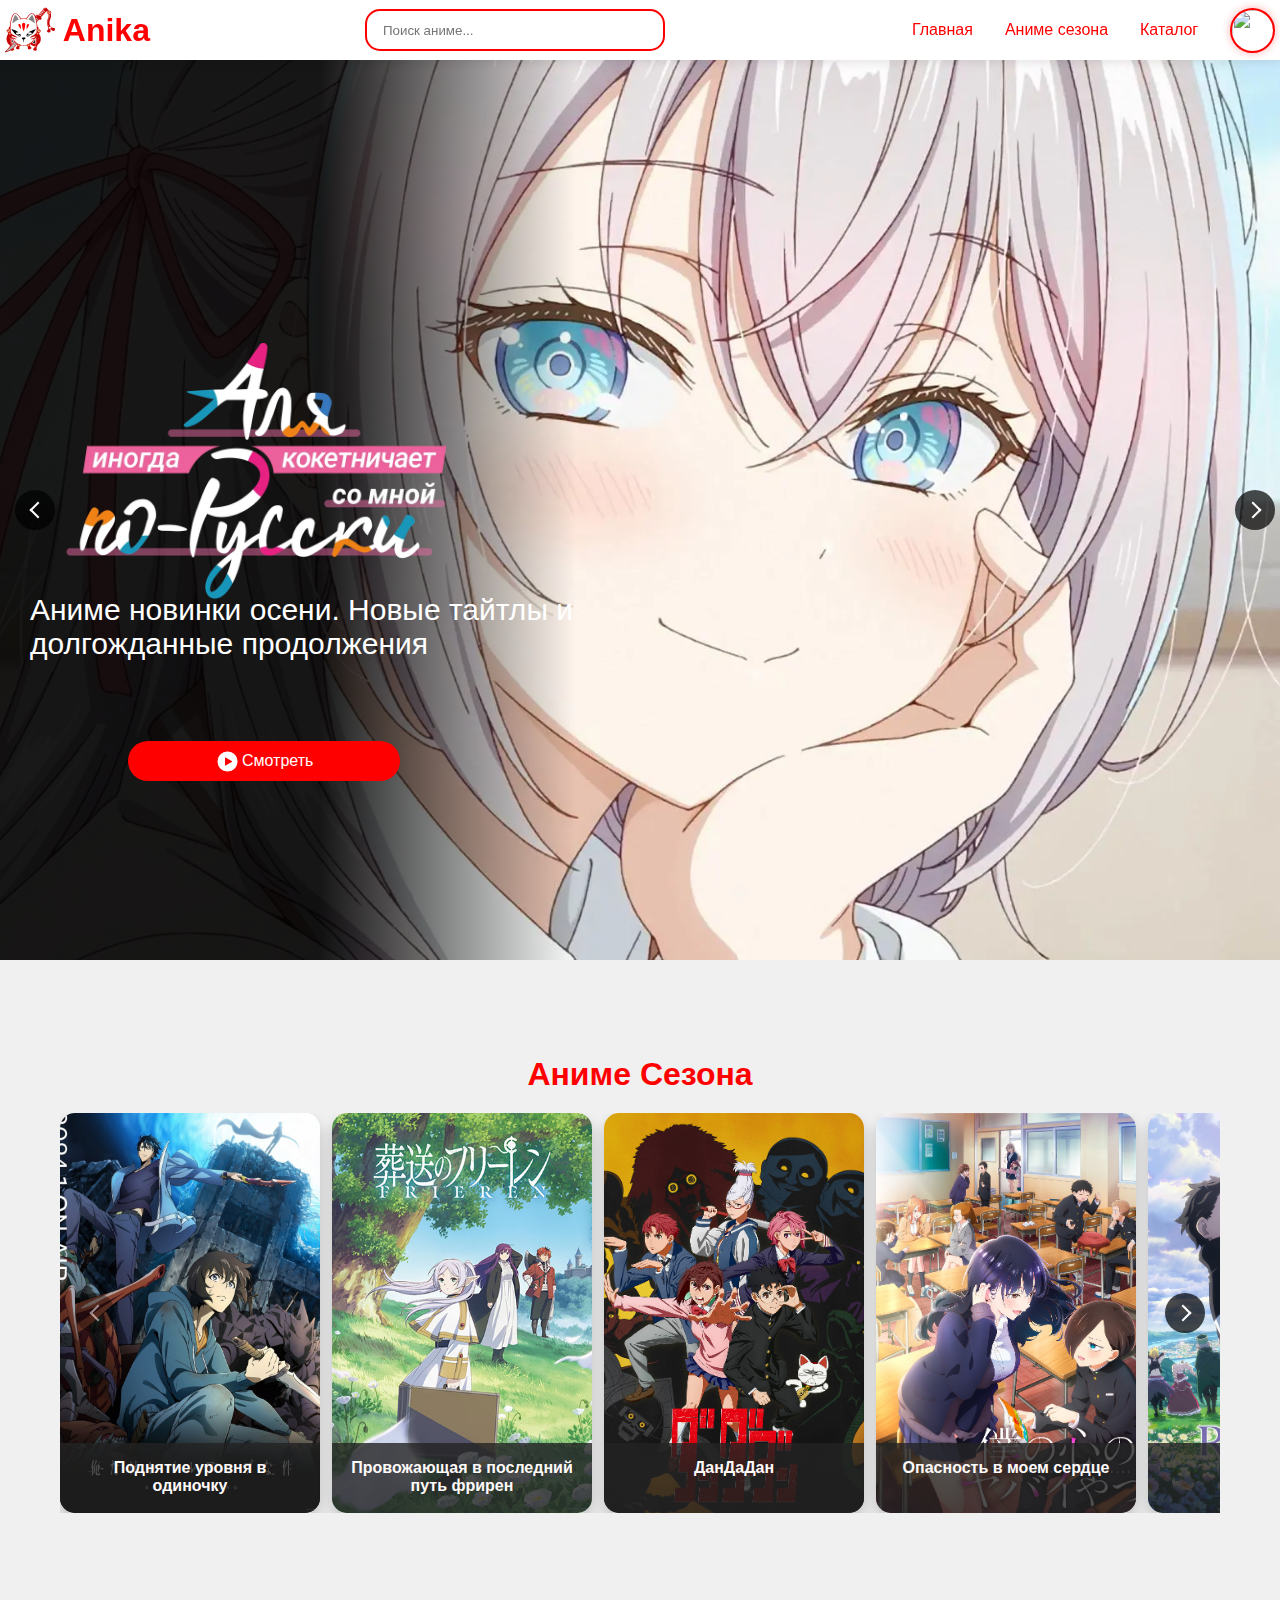
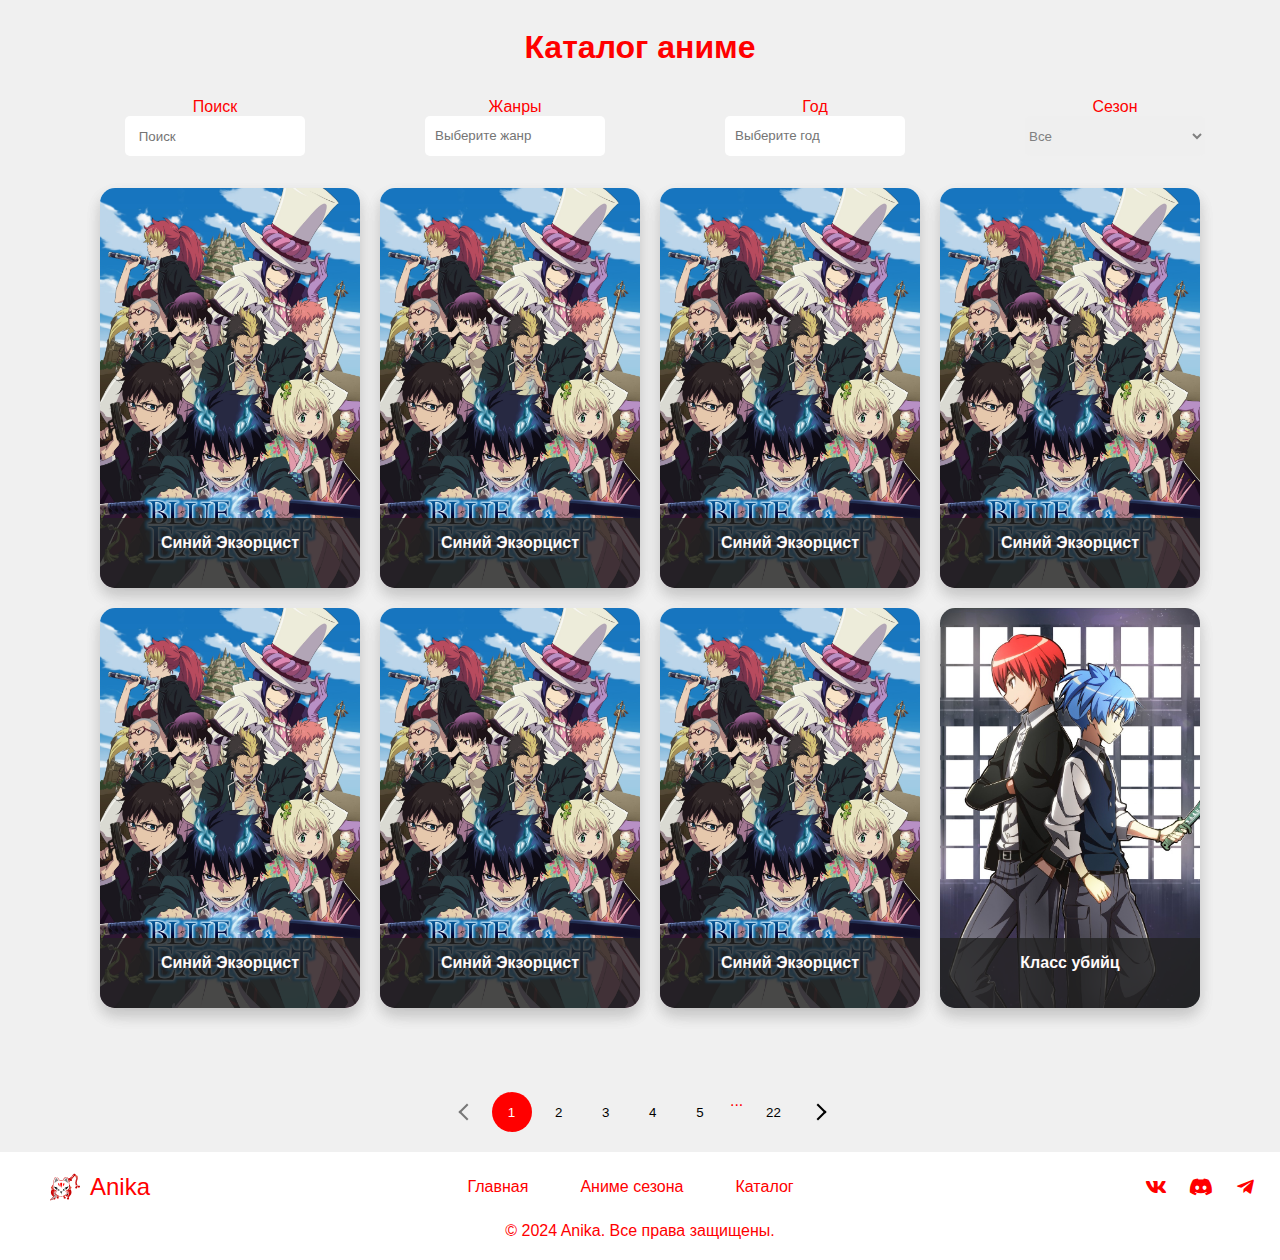
==== index.html @ f7487778 "new" ====
<!DOCTYPE html>
<html lang="ru">
<head>
    <meta charset="UTF-8">
    <meta name="viewport" content="width=device-width, initial-scale=1.0">
    <link rel="stylesheet" href="src/css/style.css">
    <script src="/src/JS/filters.js" defer></script>
    <script src="src/JS/avatar.js" defer></script>
    <link rel="stylesheet" href="https://cdnjs.cloudflare.com/ajax/libs/font-awesome/5.15.4/css/all.min.css">
    <title>Аниме</title>
</head>
<body>
    <header>
        <div class="header-content">
            <div class="logo">
                <img src="/src/img/logo.svg" alt="Логотип">
                Anika
            </div>
            <div class="search-container">
                <input type="text" placeholder="Поиск аниме..." class="search-input">
            </div>
            <div class="menu-profile">
                <nav>
                    <ul class="profile">
                        <li><a href="index.html#anons">Главная</a></li>
                        <li><a href="index.html#season">Аниме сезона</a></li>
                        <li><a href="index.html#catalog">Каталог</a></li>
                    </ul>
                </nav>
                <div class="profile_account">
                    <button id="profile_button" class="profile-button">
                        <img src="" alt="">
                    </button>
                    <div id="account_dropdown" class="account_dropdown">
                        <div class="inside_account">
                            <div class="account-item">
                                <i class="fas fa-user-circle account-icon"></i>
                                <button onclick="location.href='profile.html';">Профиль</button>
                            </div>
                            <div class="account-item">
                                <i class="fas fa-cog account-icon"></i> 
                                <button onclick="location.href='settings.html';">Настройки</button>
                            </div>
                            <div class="account-item theme-switcher">
                                <i class="fas fa-moon account-icon"></i>
                                <button id="theme-toggle">Тёмная тема</button>
                            </div>
                            <div class="account-item">
                                <i class="fas fa-sign-out-alt account-icon"></i> 
                                <button>Выход</button>
                            </div>
                        </div>
                    </div>
                </div>
            </div>
        </div>
    </header>
<div class="video-anons-slider" id="anons">
    <div class="slides">
      <div class="video-anons">
        <div class="description-video">
          <div class="description">
            <div class="logo-description">
                <img src="src/img/960x540.webp" alt="">
            </div>
            <p>Аниме новинки осени. Новые тайтлы и долгожданные продолжения</p>
          </div>
          <div class="button-video">
            <button><img src="src/img/video-icon.png" alt="">Смотреть</button>
          </div>
        </div>  
      </div>
      <div class="video-anons">
        <div class="description-video">
          <div class="description">
              <div class="logo-description">
                <img src="src/img/logodandan.png" alt="">
              </div>
            <p>Аниме новинки осени. Новые тайтлы и долгожданные продолжения</p>
          </div>
          <div class="button-video">
            <button><img src="src/img/video-icon.png" alt="">Смотреть</button>
          </div>
        </div>  
      </div>
      <div class="video-anons">
        <div class="description-video">
          <div class="description">
              <div class="logo-description">
                <img src="src/img/re-zero-logo-1.png" alt="">
              </div>
            <p>Аниме новинки осени. Новые тайтлы и долгожданные продолжения</p>
          </div>
          <div class="button-video">
            <button><img src="src/img/video-icon.png" alt="">Смотреть</button>
          </div>
        </div>
      </div>
      <div class="video-anons">
        <div class="description-video">
          <div class="description">
            <div class="logo-description">
                <img src="src/img/orig.png" alt="">
              </div>
            <p>Аниме новинки осени. Новые тайтлы и долгожданные продолжения</p>
          </div>
          <div class="button-video">
            <button><img src="src/img/video-icon.png" alt="">Смотреть</button>
          </div>
        </div>
        
      </div>
    </div>
    <button id="prev" class="season-nav anons-prev" aria-label="Предыдущий анонс"></button>
    <button id="next" class="season-nav anons-next" aria-label="Следующий анонс"></button>
  </div>

<h1 class="season-title" id="season">Аниме Сезона</h1>
<div class="season-slider">
    <button class="season-nav season-prev" aria-label="Предыдущие аниме"></button>
    <div class="season-slides">
        <div class="anime-card card container video-container">
            <img id="posterImage" src="src/img/Solo.jpg" alt="Poster Image">
            <video muted id="myVideo" type="video/mp4" disablePictureInPicture="true">
                <source src="src/img/58800769ab1d87cca5f2846001f64095.1080.mp4">
            </video>
            <div class="anime-card-title">Поднятие уровня в одиночку</div>
            <div class="tooltip">
                <div class="tooltip-header">
                    <span>Финальный сезон, часть 2, сейчас в эфире</span>
                    <div class="rating-bar">
                        <div class="rating-fill" style="width: 92%;"></div>
                    </div>
                    <span class="rating-value">92%</span>
                </div>
                <div class="studio">A-1 Pictures</div>
                <div class="info">Сериал • 12 эпизодов</div>
                <div class="tags">
                    <span class="tag">фэнтези</span>
                    <span class="tag">приключения</span>
                </div>
                <div class="catalog-description">Поднятие уровня в одиночку - это аниме о...</div>
            </div>
        </div>
        
        <div class="anime-card card container video-container">
            <img src="/src/img/friren.jpg" alt="Poster Image">
            <video muted type="video/mp4" disablePictureInPicture="true">
                <source src="src/img/918d060df13b64b7d02fbd689b0d1e5c.1080.mp4">
            </video>
            <div class="anime-card-title">Провожающая в последний путь фрирен</div>
            <div class="tooltip">
                <div class="tooltip-header">
                    <span>Описание: Провожающая в последний путь фрирен</span>
                    <div class="rating-bar">
                        <div class="rating-fill" style="width: 90%;"></div>
                    </div>
                    <span class="rating-value">90%</span>
                </div>
                <div class="studio">White Fox</div>
                <div class="info">Сериал • 20 эпизодов</div>
                <div class="tags">
                    <span class="tag">фэнтези</span>
                    <span class="tag">драма</span>
                </div>
                <div class="catalog-description">Провожающая в последний путь фрирен - это аниме о...</div>
            </div>
        </div>
        <div class="anime-card container video-container">
            <img src="/src/img/Dandan.jpeg" alt="Poster Image">
            <video muted type="video/mp4" disablePictureInPicture="true">
                <source src="src/img/ebc90f4e918d650f2b817093f7c02dc0.1080.mp4">
            </video>
            <div class="anime-card-title">ДанДаДан</div>
            <div class="tooltip">
                <div class="tooltip-header">
                    <span>Описание: ДанДаДан</span>
                    <div class="rating-bar">
                        <div class="rating-fill" style="width: 85%;"></div>
                    </div>
                    <span class="rating-value">85%</span>
                </div>
                <div class="studio">MAPPA</div>
                <div class="info">Сериал • 12 эпизодов</div>
                <div class="tags">
                    <span class="tag">экшен</span>
                    <span class="tag">комедия</span>
                </div>
                <div class="catalog-description">ДанДаДан - это аниме о...</div>
            </div>
        </div>
        <div class="anime-card container video-container">
            <img src="/src/img/danger.jpeg" alt="Poster Image">
            <video muted type="video/mp4" disablePictureInPicture="true">
                <source src="src/img/debac080bb21e736c8bf7995db7040f5.1080.mp4">
            </video>
            <div class="anime-card-title">Опасность в моем сердце</div>
            <div class="tooltip">
                <div class="tooltip-header">
                    <span>Описание: Опасность в моем сердце</span>
                    <div class="rating-bar">
                        <div class="rating-fill" style="width: 88%;"></div>
                    </div>
                    <span class="rating-value">88%</span>
                </div>
                <div class="studio">CloverWorks</div>
                <div class="info">Сериал • 12 эпизодов</div>
                <div class="tags">
                    <span class="tag">романтика</span>
                    <span class="tag">драма</span>
                </div>
                <div class="catalog-description">Опасность в моем сердце - это аниме о...</div>
            </div>
        </div>
        <div class="anime-card container video-container">
            <img src="/src/img/re-zero.jpeg" alt="Poster Image">
            <video muted type="video/mp4" disablePictureInPicture="true">
                <source src="src/img/rezero_trailer_1920.mp4">
            </video>
            <div class="anime-card-title">Re: Zero</div>
            <div class="tooltip">
                <div class="tooltip-header">
                    <span>Описание: Re: Zero</span>
                    <div class="rating-bar">
                        <div class="rating-fill" style="width: 95%;"></div>
                    </div>
                    <span class="rating-value">95%</span>
                </div>
                <div class="studio">White Fox</div>
                <div class="info">Сериал • 50 эпизодов</div>
                <div class="tags">
                    <span class="tag">фэнтези</span>
                    <span class="tag">психология</span>
                </div>
                <div class="catalog-description">Re: Zero - это аниме о...</div>
            </div>
        </div>
        <div class="anime-card container video-container">
            <img src="/src/img/bleach.jpg" alt="Poster Image">
            <video muted type="video/mp4" disablePictureInPicture="true">
                <source src="src/img/bleach.mp4">
            </video>
            <div class="anime-card-title">Блич: Тысячелетняя кровавая война</div>
            <div class="tooltip">
                <div class="tooltip-header">
                    <span>Финальный сезон</span>
                    <div class="rating-bar">
                        <div class="rating-fill" style="width: 91%;"></div>
                    </div>
                    <span class="rating-value">91%</span>
                </div>
                <div class="studio">Pierrot</div>
                <div class="info">Сериал • 13 эпизодов</div>
                <div class="tags">
                    <span class="tag">экшен</span>
                    <span class="tag">сверхъестественное</span>
                </div>
            </div>
        </div>
        <div class="anime-card container video-container">
            <img src="/src/img/bleach.jpg" alt="Poster Image">
            <video muted type="video/mp4" disablePictureInPicture="true">
                <source src="src/img/bleach.mp4">
            </video>
            <div class="anime-card-title">Блич: Тысячелетняя кровавая война</div>
            <div class="tooltip">
                <div class="tooltip-header">
                    <span>Финальный сезон</span>
                    <div class="rating-bar">
                        <div class="rating-fill" style="width: 91%;"></div>
                    </div>
                    <span class="rating-value">91%</span>
                </div>
                <div class="studio">Pierrot</div>
                <div class="info">Сериал • 13 эпизодов</div>
                <div class="tags">
                    <span class="tag">экшен</span>
                    <span class="tag">сверхъестественное</span>
                </div>
            </div>
        </div>
        <div class="anime-card container video-container">
            <img src="/src/img/jujutsu.jpg" alt="Poster Image">
            <video muted type="video/mp4" disablePictureInPicture="true">
                <source src="src/img/jujutsu.mp4">
            </video>
            <div class="anime-card-title">Магическая битва</div>
            <div class="tooltip">
                <div class="tooltip-header">
                    <span>2-й сезон, сейчас в эфире</span>
                    <div class="rating-bar">
                        <div class="rating-fill" style="width: 94%;"></div>
                    </div>
                    <span class="rating-value">94%</span>
                </div>
                <div class="studio">MAPPA</div>
                <div class="info">Сериал • 23 эпизода</div>
                <div class="tags">
                    <span class="tag">экшен</span>
                    <span class="tag">сверхъестественное</span>
                </div>
                <div class="catalog-description">Магическая битва - это аниме о...</div>
            </div>
        </div>
    </div>
    <button class="season-nav season-next" aria-label="Следующие аниме"></button>
</div>


<h3 class="anime-catalog" id="catalog">Каталог аниме</h3>
<div class="filter">
    <div class="filter-select">
        <div>
            <div>Поиск</div>
            <div class="select-filtr">
                <form action="" >
                    <input type=${secure} placeholder=" Поиск">
                </form>
            </div>
        </div>
        <div>
            <div>Жанры</div>
            <div class="select-filtr">
                <form action="">
                    <input list="genres" name="genre" id="genre" placeholder="Выберите жанр">
                    <datalist id="genres">
                        <option value="Экшен">
                        <option value="Комедия">
                        <option value="Драма">
                        <option value="Фэнтези">
                        <option value="Ужасы">
                        <option value="Романтика">
                        <option value="Научная фантастика">
                        <option value="Повседневность">
                        <option value="Спорт">
                        <option value="Триллер">
                        <option value="Мистика">
                        <option value="Приключения">
                        <option value="Сверхъестественное">
                        <option value="Исторический">
                        <option value="Меха">
                    </datalist>
                </form>
            </div>
        </div>
        <div>
            <div>Год</div>
            <div class="select-filtr">
                <form action="">
                    <input list="years" name="year" id="year" placeholder="Выберите год">
                    <datalist id="years">
                        <option value="2024">
                        <option value="2023">
                        <option value="2022">
                        <option value="2021">
                        <option value="2020">
                        <option value="2019">
                        <option value="2018">
                        <option value="2017">
                        <option value="2016">
                        <option value="2015">
                        <option value="2014">
                        <option value="2013">
                        <option value="2012">
                        <option value="2011">
                        <option value="2010">
                        <option value="2009">
                        <option value="2008">
                        <option value="2007">
                        <option value="2006">
                        <option value="2005">
                        <option value="2004">
                        <option value="2003">
                        <option value="2002">
                        <option value="2001">
                        <option value="2000">
                    </datalist>
                </form>
            </div>
        </div>
        <div>
            <div>Сезон</div>
            <div class="select-filtr">
                <form>
                    <select id="seasonFilter">
                        <option value="">Все</option>
                        <option value="winter">Зима</option>
                        <option value="spring">Весна</option>
                        <option value="summer">Лето</option>
                        <option value="autumn">Осень</option>
                    </select>
                </form>
            </div>
        </div>
    </div>
</div>
<div class="catalog">
    <div class="anime-card container video-container" data-season="Зима 2024" data-description="Синий Экзорцист" data-all_description="Тип: Сериал">
        <img src="src/img/Exorcist.jpg" alt="Poster Image">
        <video muted type="video/mp4" disablePictureInPicture="true">
            <source src="src/img/ebc90f4e918d650f2b817093f7c02dc0.1080.mp4">
        </video>
        <div class="anime-card-title">Синий Экзорцист</div>
        <div class="tooltip">
            <div class="tooltip-header">
                <span>Эпизод 8 выходит через 5 дней</span>
                <div class="rating-bar">
                    <div class="rating-fill" style="width: 85%;"></div>
                </div>
                <span class="rating-value">85%</span>
            </div>
            <div class="studio">Science SARU</div>
            <div class="info">Сериал • 12 эпизодов</div>
            <div class="tags">
                <span class="tag">экшен</span>
                <span class="tag">комедия</span>
                <span class="tag">драма</span>
            </div>
            <div class="catalog-description">Синий Экзорцист - это аниме о...</div>
        </div>
    </div>
    <div class="anime-card container video-container" data-season="Зима 2024" data-description="Синий Экзорцист" data-all_description="Тип: Сериал">        
        <img src="src/img/Exorcist.jpg" alt="Poster Image">
        <video muted type="video/mp4" disablePictureInPicture="true">
            <source src="src/img/ebc90f4e918d650f2b817093f7c02dc0.1080.mp4">
        </video>
        <div class="anime-card-title">Синий Экзорцист</div>
        <div class="tooltip">
            <div class="tooltip-header">
                <span>Эпизод 8 выходит через 5 дней</span>
                <div class="rating-bar">
                    <div class="rating-fill" style="width: 85%;"></div>
                </div>
                <span class="rating-value">85%</span>
            </div>
            <div class="studio">Science SARU</div>
            <div class="info">Сериал • 12 эпизодов</div>
            <div class="tags">
                <span class="tag">экшен</span>
                <span class="tag">комедия</span>
                <span class="tag">драма</span>
            </div>
            <div class="catalog-description">Синий Экзорцист - это аниме о...</div>
        </div>
    </div>
    <div class="anime-card container video-container" data-season="Зима 2024" data-description="Синий Экзорцист" data-all_description="Тип: Сериал">
        <img src="src/img/Exorcist.jpg" alt="Poster Image">
        <video muted type="video/mp4" disablePictureInPicture="true">
            <source src="src/img/ebc90f4e918d650f2b817093f7c02dc0.1080.mp4">
        </video>
        <div class="anime-card-title">Синий Экзорцист</div>
        <div class="tooltip">
            <div class="tooltip-header">
                <span>Эпизод 8 выходит через 5 дней</span>
                <div class="rating-bar">
                    <div class="rating-fill" style="width: 85%;"></div>
                </div>
                <span class="rating-value">85%</span>
            </div>
            <div class="studio">Science SARU</div>
            <div class="info">Сериал • 12 эпизодов</div>
            <div class="tags">
                <span class="tag">экшен</span>
                <span class="tag">комедия</span>
                <span class="tag">драма</span>
            </div>
            <div class="catalog-description">Синий Экзорцист - это аниме о...</div>
        </div>
    </div>
    <div class="anime-card container video-container" data-season="Зима 2024" data-description="Синий Экзорцист" data-all_description="Тип: Сериал">
        <img src="src/img/Exorcist.jpg" alt="Poster Image">
        <video muted type="video/mp4" disablePictureInPicture="true">
            <source src="src/img/ebc90f4e918d650f2b817093f7c02dc0.1080.mp4">
        </video>
        <div class="anime-card-title">Синий Экзорцист</div>
        <div class="tooltip">
            <div class="tooltip-header">
                <span>Эпизод 8 выходит через 5 дней</span>
                <div class="rating-bar">
                    <div class="rating-fill" style="width: 85%;"></div>
                </div>
                <span class="rating-value">85%</span>
            </div>
            <div class="studio">Science SARU</div>
            <div class="info">Сериал • 12 эпизодов</div>
            <div class="tags">
                <span class="tag">экшен</span>
                <span class="tag">комедия</span>
                <span class="tag">драма</span>
            </div>
            <div class="catalog-description">Синий Экзорцист - это аниме о...</div>
        </div>
    </div>
    <div class="anime-card container video-container" data-season="Зима 2024" data-description="Синий Экзорцист" data-all_description="Тип: Сериал">
        <img src="src/img/Exorcist.jpg" alt="Poster Image">
        <video muted type="video/mp4" disablePictureInPicture="true">
            <source src="src/img/ebc90f4e918d650f2b817093f7c02dc0.1080.mp4">
        </video>
        <div class="anime-card-title">Синий Экзорцист</div>
        <div class="tooltip">
            <div class="tooltip-header">
                <span>Эпизод 8 выходит через 5 дней</span>
                <div class="rating-bar">
                    <div class="rating-fill" style="width: 85%;"></div>
                </div>
                <span class="rating-value">85%</span>
            </div>
            <div class="studio">Science SARU</div>
            <div class="info">Сериал • 12 эпизодов</div>
            <div class="tags">
                <span class="tag">экшен</span>
                <span class="tag">комедия</span>
                <span class="tag">драма</span>
            </div>
            <div class="catalog-description">Синий Экзорцист - это аниме о...</div>
        </div>
    </div>
    <div class="anime-card container video-container" data-season="Зима 2024" data-description="Синий Экзорцист" data-all_description="Тип: Сериал">
        <img src="src/img/Exorcist.jpg" alt="Poster Image">
        <video muted type="video/mp4" disablePictureInPicture="true">
            <source src="src/img/ebc90f4e918d650f2b817093f7c02dc0.1080.mp4">
        </video>
        <div class="anime-card-title">Синий Экзорцист</div>
        <div class="tooltip">
            <div class="tooltip-header">
                <span>Эпизод 8 выходит через 5 дней</span>
                <div class="rating-bar">
                    <div class="rating-fill" style="width: 85%;"></div>
                </div>
                <span class="rating-value">85%</span>
            </div>
            <div class="studio">Science SARU</div>
            <div class="info">Сериал • 12 эпизодов</div>
            <div class="tags">
                <span class="tag">экшен</span>
                <span class="tag">комедия</span>
                <span class="tag">драма</span>
            </div>
            <div class="catalog-description">Синий Экзорцист - это аниме о...</div>
        </div>
    </div>
    <!-- Первая страница с 8 карточками -->
    <div class="anime-card container video-container" data-season="Зима 2024" data-description="Синий Экзорцист" data-all_description="Тип: Сериал">
        <img src="src/img/Exorcist.jpg" alt="Poster Image">
        <video muted type="video/mp4" disablePictureInPicture="true">
            <source src="src/img/ebc90f4e918d650f2b817093f7c02dc0.1080.mp4">
        </video>
        <div class="anime-card-title">Синий Экзорцист</div>
        <div class="tooltip">
            <div class="tooltip-header">
                <span>Эпизод 8 выходит через 5 дней</span>
                <div class="rating-bar">
                    <div class="rating-fill" style="width: 85%;"></div>
                </div>
                <span class="rating-value">85%</span>
            </div>
            <div class="studio">Science SARU</div>
            <div class="info">Сериал • 12 эпизодов</div>
            <div class="tags">
                <span class="tag">экшен</span>
                <span class="tag">комедия</span>
                <span class="tag">драма</span>
            </div>
            <div class="catalog-description">Синий Экзорцист - это аниме о...</div>
        </div>
    </div>
    <div class="anime-card container video-container" data-season="Зима 2024" data-description="Класс убийц" data-all_description="Тип: Сериал">
        <img src="src/img/Class.jpg" alt="Poster Image">
        <video muted>
            <source src="src/video/class.mp4" type="video/mp4">
        </video>
        <div class="anime-card-title">Класс убийц</div>
        <div class="tooltip">
            <div class="tooltip-header">
                <span>Эпизод 5 выходит через 2 дня</span>
                <div class="rating-bar">
                    <div class="rating-fill" style="width: 90%;"></div>
                </div>
                <span class="rating-value">90%</span>
            </div>
            <div class="studio">Studio Lerche</div>
            <div class="info">Сериал • 12 эпизодов</div>
            <div class="tags">
                <span class="tag">экшен</span>
                <span class="tag">комедия</span>
            </div>
            <div class="catalog-description">Класс убийц - это аниме о...</div>
        </div>
    </div>
    <div class="anime-card container video-container" data-season="Зима 2024" data-description="Магическая битва" data-all_description="Тип: Сериал">
        <img src="src/img/Magic.jpeg" alt="Poster Image">
        <video muted>
            <source src="src/video/magic.mp4" type="video/mp4">
        </video>
        <div class="anime-card-title">Магическая битва</div>
        <div class="tooltip">
            <div class="tooltip-header">
                <span>Эпизод 6 выходит через 3 дня</span>
                <div class="rating-bar">
                    <div class="rating-fill" style="width: 95%;"></div>
                </div>
                <span class="rating-value">95%</span>
            </div>
            <div class="studio">MAPPA</div>
            <div class="info">Сериал • 24 эпизода</div>
            <div class="tags">
                <span class="tag">экшен</span>
                <span class="tag">фэнтези</span>
            </div>
            <div class="catalog-description">Магическая битва - это аниме о...</div>
        </div>
    </div>
    <div class="anime-card container video-container" data-season="Зима 2024" data-description="Человек-бензопила" data-all_description="Тип: Сериал">
        <img src="src/img/иутя.jpg" alt="Poster Image">
        <video muted>
            <source src="src/video/chainsaw.mp4" type="video/mp4">
        </video>
        <div class="anime-card-title">Человек-бензопила</div>
        <div class="tooltip">
            <div class="tooltip-header">
                <span>Эпизод 7 выходит через 1 день</span>
                <div class="rating-bar">
                    <div class="rating-fill" style="width: 88%;"></div>
                </div>
                <span class="rating-value">88%</span>
            </div>
            <div class="studio">MAPPA</div>
            <div class="info">Сериал • 12 эпизодов</div>
            <div class="tags">
                <span class="tag">экшен</span>
                <span class="tag">ужасы</span>
            </div>
            <div class="catalog-description">Человек-бензопила - это аниме о...</div>
        </div>
    </div>
    <div class="anime-card container video-container" data-season="Зима 2024" data-description="Атака титанов" data-all_description="Тип: Сериал">
        <img src="src/img/Attack_on_Titan.jpg" alt="Poster Image">
        <video muted>
            <source src="src/video/attack_on_titan.mp4" type="video/mp4">
        </video>
        <div class="anime-card-title">Атака титанов</div>
        <div class="tooltip">
            <div class="tooltip-header">
                <span>Финальный сезон, часть 2, сейчас в эфире</span>
                <div class="rating-bar">
                    <div class="rating-fill" style="width: 92%;"></div>
                </div>
                <span class="rating-value">92%</span>
            </div>
            <div class="studio">WIT Studio</div>
            <div class="info">Сериал • 16 эпизодов</div>
            <div class="tags">
                <span class="tag">экшен</span>
                <span class="tag">драма</span>
            </div>
            <div class="catalog-description">Атака титанов - это аниме о...</div>
        </div>
    </div>
    <div class="anime-card container video-container" data-season="Зима 2024" data-description="Клинок, рассекающий демонов" data-all_description="Тип: Сериал">
        <img src="src/img/Demon_Slayer.jpg" alt="Poster Image">
        <video muted>
            <source src="src/video/demon_slayer.mp4" type="video/mp4">
        </video>
        <div class="anime-card-title">Клинок, рассекающий демонов</div>
        <div class="tooltip">
            <div class="tooltip-header">
                <span>Эпизод 1 выходит через 1 день</span>
                <div class="rating-bar">
                    <div class="rating-fill" style="width: 90%;"></div>
                </div>
                <span class="rating-value">90%</span>
            </div>
            <div class="studio">Ufotable</div>
            <div class="info">Сериал • 26 эпизодов</div>
            <div class="tags">
                <span class="tag">экшен</span>
                <span class="tag">приключения</span>
            </div>
            <div class="catalog-description">Клинок, рассекающий демонов - это аниме о...</div>
        </div>
    </div>
     <div class="anime-card container video-container" data-season="Зима 2024" data-description="Хантер х Хантер" data-all_description="Тип: Сериал">
        <img src="src/img/Hunter_x_Hunter.jpg" alt="Poster Image">
        <video muted>
            <source src="src/video/hunter_x_hunter.mp4" type="video/mp4">
        </video>
        <div class="anime-card-title">Хантер х Хантер</div>
        <div class="tooltip">
            <div class="tooltip-header">
                <span>Полная серия</span>
                <div class="rating-bar">
                    <div class="rating-fill" style="width: 91%;"></div>
                </div>
                <span class="rating-value">91%</span>
            </div>
            <div class="studio">Studio Madhouse</div>
            <div class="info">Сериал • 148 эпизодов</div>
            <div class="tags">
                <span class="tag">экшен</span>
                <span class="tag">приключения</span>
            </div>
            <div class="catalog-description">Хантер х Хантер - это аниме о...</div>
        </div>
    </div>
     <!-- Вторая страница с 8 карточками -->
    <div class="anime-card container video-container" data-season="Зима 2024" data-description="Моя геройская академия" data-all_description="Тип: Сериал">
        <img src="src/img/My_Hero_Academia.jpg" alt="Poster Image">
        <video muted>
            <source src="src/video/my_hero_academia.mp4" type="video/mp4">
        </video>
        <div class="anime-card-title">Моя геройская академия</div>
        <div class="tooltip">
            <div class="tooltip-header">
                <span>Эпизод 6 выходит через 1 неделю</span>
                <div class="rating-bar">
                    <div class="rating-fill" style="width: 94%;"></div>
                </div>
                <span class="rating-value">94%</span>
            </div>
            <div class="studio">Studio Bones</div>
            <div class="info">Сериал • 25 эпизодов</div>
            <div class="tags">
                <span class="tag">экшен</span>
                <span class="tag">комедия</span>
            </div>
            <div class="catalog-description">Моя геройская академия - это аниме о...</div>
        </div>
    </div>
     <div class="anime-card container video-container" data-season="Зима 2024" data-description="Семь смертных грехов" data-all_description="Тип: Сериал">
        <img src="src/img/Seven_Deadly_Sins.jpg" alt="Poster Image">
        <video muted>
            <source src="src/video/seven_deadly_sins.mp4" type="video/mp4">
        </video>
        <div class="anime-card-title">Семь смертных грехов</div>
        <div class="tooltip">
            <div class="tooltip-header">
                <span>Полная серия</span>
                <div class="rating-bar">
                    <div class="rating-fill" style="width: 88%;"></div>
                </div>
                <span class="rating-value">88%</span>
            </div>
            <div class="studio">Studio A-1 Pictures</div>
            <div class="info">Сериал • 24 эпизода</div>
            <div class="tags">
                <span class="tag">экшен</span>
                <span class="tag">фэнтези</span>
            </div>
            <div class="catalog-description">Семь смертных грехов - это аниме о...</div>
        </div>
    </div>
     <div class="anime-card container video-container" data-season="Зима 2024" data-description="Стальной алхимик" data-all_description="Тип: Сериал">
        <img src="src/img/Fullmetal_Alchemist.jpg" alt="Poster Image">
        <video muted>
            <source src="src/video/fullmetal_alchemist.mp4" type="video/mp4">
        </video>
        <div class="anime-card-title">Стальной алхимик</div>
        <div class="tooltip">
            <div class="tooltip-header">
                <span>Полная серия</span>
                <div class="rating-bar">
                    <div class="rating-fill" style="width: 92%;"></div>
                </div>
                <span class="rating-value">92%</span>
            </div>
            <div class="studio">Studio Bones</div>
            <div class="info">Сериал • 51 эпизод</div>
            <div class="tags">
                <span class="tag">экшен</span>
                <span class="tag">приключения</span>
            </div>
            <div class="catalog-description">Стальной алхимик - это аниме о...</div>
        </div>
    </div>
     <div class="anime-card container video-container" data-season="Зима 2024" data-description="Код Гиас" data-all_description="Тип: Сериал">
        <img src="src/img/Code_Geass.jpg" alt="Poster Image">
        <video muted>
            <source src="src/video/code_geass.mp4" type="video/mp4">
        </video>
        <div class="anime-card-title">Код Гиас</div>
        <div class="tooltip">
            <div class="tooltip-header">
                <span>Полная серия</span>
                <div class="rating-bar">
                    <div class="rating-fill" style="width: 90%;"></div>
                </div>
                <span class="rating-value">90%</span>
            </div>
            <div class="studio">Sunrise</div>
            <div class="info">Сериал • 50 эпизодов</div>
            <div class="tags">
                <span class="tag">экшен</span>
                <span class="tag">меха</span>
            </div>
            <div class="catalog-description">Код Гиас - это аниме о...</div>
        </div>
    </div>
     <div class="anime-card container video-container" data-season="Зима 2024" data-description="Моя геройская академия" data-all_description="Тип: Сериал">
        <img src="src/img/My_Hero_Academia.jpg" alt="Poster Image">
        <video muted>
            <source src="src/video/my_hero_academia.mp4" type="video/mp4">
        </video>
        <div class="anime-card-title">Моя геройская академия</div>
        <div class="tooltip">
            <div class="tooltip-header">
                <span>Эпизод 6 выходит через 1 неделю</span>
                <div class="rating-bar">
                    <div class="rating-fill" style="width: 94%;"></div>
                </div>
                <span class="rating-value">94%</span>
            </div>
            <div class="studio">Studio Bones</div>
            <div class="info">Сериал • 25 эпизодов</div>
            <div class="tags">
                <span class="tag">экшен</span>
                <span class="tag">комедия</span>
            </div>
            <div class="catalog-description">Моя геройская академия - это аниме о...</div>
        </div>
    </div>
     <div class="anime-card container video-container" data-season="Зима 2024" data-description="Семь смертных грехов" data-all_description="Тип: Сериал">
        <img src="src/img/Seven_Deadly_Sins.jpg" alt="Poster Image">
        <video muted>
            <source src="src/video/seven_deadly_sins.mp4" type="video/mp4">
        </video>
        <div class="anime-card-title">Семь смертных грехов</div>
        <div class="tooltip">
            <div class="tooltip-header">
                <span>Полная серия</span>
                <div class="rating-bar">
                    <div class="rating-fill" style="width: 88%;"></div>
                </div>
                <span class="rating-value">88%</span>
            </div>
            <div class="studio">Studio A-1 Pictures</div>
            <div class="info">Сериал • 24 эпизода</div>
            <div class="tags">
                <span class="tag">экшен</span>
                <span class="tag">фэнтези</span>
            </div>
            <div class="catalog-description">Семь смертных грехов - это аниме о...</div>
        </div>
    </div>
     <div class="anime-card container video-container" data-season="Зима 2024" data-description="Стальной алхимик" data-all_description="Тип: Сериал">
        <img src="src/img/Fullmetal_Alchemist.jpg" alt="Poster Image">
        <video muted>
            <source src="src/video/fullmetal_alchemist.mp4" type="video/mp4">
        </video>
        <div class="anime-card-title">Стальной алхимик</div>
        <div class="tooltip">
            <div class="tooltip-header">
                <span>Полная серия</span>
                <div class="rating-bar">
                    <div class="rating-fill" style="width: 92%;"></div>
                </div>
                <span class="rating-value">92%</span>
            </div>
            <div class="studio">Studio Bones</div>
            <div class="info">Сериал • 51 эпизод</div>
            <div class="tags">
                <span class="tag">экшен</span>
                <span class="tag">приключения</span>
            </div>
            <div class="catalog-description">Стальной алхимик - это аниме о...</div>
        </div>
    </div>
     <div class="anime-card container video-container" data-season="Зима 2024" data-description="Код Гиас" data-all_description="Тип: Сериал">
        <img src="src/img/Code_Geass.jpg" alt="Poster Image">
        <video muted>
            <source src="src/video/code_geass.mp4" type="video/mp4">
        </video>
        <div class="anime-card-title">Код Гиас</div>
        <div class="tooltip">
            <div class="tooltip-header">
                <span>Полная серия</span>
                <div class="rating-bar">
                    <div class="rating-fill" style="width: 90%;"></div>
                </div>
                <span class="rating-value">90%</span>
            </div>
            <div class="studio">Sunrise</div>
            <div class="info">Сериал • 50 эпизодов</div>
            <div class="tags">
                <span class="tag">экшен</span>
                <span class="tag">меха</span>
            </div>
            <div class="catalog-description">Код Гиас - это аниме о...</div>
        </div>
    </div>
     <div class="anime-card container video-container" data-season="Зима 2024" data-description="Моя геройская академия" data-all_description="Тип: Сериал">
        <img src="src/img/My_Hero_Academia.jpg" alt="Poster Image">
        <video muted>
            <source src="src/video/my_hero_academia.mp4" type="video/mp4">
        </video>
        <div class="anime-card-title">Моя геройская академия</div>
        <div class="tooltip">
            <div class="tooltip-header">
                <span>Эпизод 6 выходит через 1 неделю</span>
                <div class="rating-bar">
                    <div class="rating-fill" style="width: 94%;"></div>
                </div>
                <span class="rating-value">94%</span>
            </div>
            <div class="studio">Studio Bones</div>
            <div class="info">Сериал • 25 эпизодов</div>
            <div class="tags">
                <span class="tag">экшен</span>
                <span class="tag">комедия</span>
            </div>
            <div class="catalog-description">Моя геройская академия - это аниме о...</div>
        </div>
    </div>
     <div class="anime-card container video-container" data-season="Зима 2024" data-description="Семь смертных грехов" data-all_description="Тип: Сериал">
        <img src="src/img/Seven_Deadly_Sins.jpg" alt="Poster Image">
        <video muted>
            <source src="src/video/seven_deadly_sins.mp4" type="video/mp4">
        </video>
        <div class="anime-card-title">Семь смертных грехов</div>
        <div class="tooltip">
            <div class="tooltip-header">
                <span>Полная серия</span>
                <div class="rating-bar">
                    <div class="rating-fill" style="width: 88%;"></div>
                </div>
                <span class="rating-value">88%</span>
            </div>
            <div class="studio">Studio A-1 Pictures</div>
            <div class="info">Сериал • 24 эпизода</div>
            <div class="tags">
                <span class="tag">экшен</span>
                <span class="tag">фэнтези</span>
            </div>
            <div class="catalog-description">Семь смертных грехов - это аниме о...</div>
        </div>
    </div>
     <div class="anime-card container video-container" data-season="Зима 2024" data-description="Стальной алхимик" data-all_description="Тип: Сериал">
        <img src="src/img/Fullmetal_Alchemist.jpg" alt="Poster Image">
        <video muted>
            <source src="src/video/fullmetal_alchemist.mp4" type="video/mp4">
        </video>
        <div class="anime-card-title">Стальной алхимик</div>
        <div class="tooltip">
            <div class="tooltip-header">
                <span>Полная серия</span>
                <div class="rating-bar">
                    <div class="rating-fill" style="width: 92%;"></div>
                </div>
                <span class="rating-value">92%</span>
            </div>
            <div class="studio">Studio Bones</div>
            <div class="info">Сериал • 51 эпизод</div>
            <div class="tags">
                <span class="tag">экшен</span>
                <span class="tag">приключения</span>
            </div>
            <div class="catalog-description">Стальной алхимик - это аниме о...</div>
        </div>
    </div>
     <div class="anime-card container video-container" data-season="Зима 2024" data-description="Код Гиас" data-all_description="Тип: Сериал">
        <img src="src/img/Code_Geass.jpg" alt="Poster Image">
        <video muted>
            <source src="src/video/code_geass.mp4" type="video/mp4">
        </video>
        <div class="anime-card-title">Код Гиас</div>
        <div class="tooltip">
            <div class="tooltip-header">
                <span>Полная серия</span>
                <div class="rating-bar">
                    <div class="rating-fill" style="width: 90%;"></div>
                </div>
                <span class="rating-value">90%</span>
            </div>
            <div class="studio">Sunrise</div>
            <div class="info">Сериал • 50 эпизодов</div>
            <div class="tags">
                <span class="tag">экшен</span>
                <span class="tag">меха</span>
            </div>
            <div class="catalog-description">Код Гиас - это аниме о...</div>
        </div>
    </div>
     <div class="anime-card container video-container" data-season="Зима 2024" data-description="Моя геройская академия" data-all_description="Тип: Сериал">
        <img src="src/img/My_Hero_Academia.jpg" alt="Poster Image">
        <video muted>
            <source src="src/video/my_hero_academia.mp4" type="video/mp4">
        </video>
        <div class="anime-card-title">Моя геройская академия</div>
        <div class="tooltip">
            <div class="tooltip-header">
                <span>Эпизод 6 выходит через 1 неделю</span>
                <div class="rating-bar">
                    <div class="rating-fill" style="width: 94%;"></div>
                </div>
                <span class="rating-value">94%</span>
            </div>
            <div class="studio">Studio Bones</div>
            <div class="info">Сериал • 25 эпизодов</div>
            <div class="tags">
                <span class="tag">экшен</span>
                <span class="tag">комедия</span>
            </div>
            <div class="catalog-description">Моя геройская академия - это аниме о...</div>
        </div>
    </div>
     <div class="anime-card container video-container" data-season="Зима 2024" data-description="Семь смертных грехов" data-all_description="Тип: Сериал">
        <img src="src/img/Seven_Deadly_Sins.jpg" alt="Poster Image">
        <video muted>
            <source src="src/video/seven_deadly_sins.mp4" type="video/mp4">
        </video>
        <div class="anime-card-title">Семь смертных грехов</div>
        <div class="tooltip">
            <div class="tooltip-header">
                <span>Полная серия</span>
                <div class="rating-bar">
                    <div class="rating-fill" style="width: 88%;"></div>
                </div>
                <span class="rating-value">88%</span>
            </div>
            <div class="studio">Studio A-1 Pictures</div>
            <div class="info">Сериал • 24 эпизода</div>
            <div class="tags">
                <span class="tag">экшен</span>
                <span class="tag">фэнтези</span>
            </div>
            <div class="catalog-description">Семь смертных грехов - это аниме о...</div>
        </div>
    </div>
     <div class="anime-card container video-container" data-season="Зима 2024" data-description="Стальной алхимик" data-all_description="Тип: Сериал">
        <img src="src/img/Fullmetal_Alchemist.jpg" alt="Poster Image">
        <video muted>
            <source src="src/video/fullmetal_alchemist.mp4" type="video/mp4">
        </video>
        <div class="anime-card-title">Стальной алхимик</div>
        <div class="tooltip">
            <div class="tooltip-header">
                <span>Полная серия</span>
                <div class="rating-bar">
                    <div class="rating-fill" style="width: 92%;"></div>
                </div>
                <span class="rating-value">92%</span>
            </div>
            <div class="studio">Studio Bones</div>
            <div class="info">Сериал • 51 эпизод</div>
            <div class="tags">
                <span class="tag">экшен</span>
                <span class="tag">приключения</span>
            </div>
            <div class="catalog-description">Стальной алхимик - это аниме о...</div>
        </div>
    </div>
     <div class="anime-card container video-container" data-season="Зима 2024" data-description="Код Гиас" data-all_description="Тип: Сериал">
        <img src="src/img/Code_Geass.jpg" alt="Poster Image">
        <video muted>
            <source src="src/video/code_geass.mp4" type="video/mp4">
        </video>
        <div class="anime-card-title">Код Гиас</div>
        <div class="tooltip">
            <div class="tooltip-header">
                <span>Полная серия</span>
                <div class="rating-bar">
                    <div class="rating-fill" style="width: 90%;"></div>
                </div>
                <span class="rating-value">90%</span>
            </div>
            <div class="studio">Sunrise</div>
            <div class="info">Сериал • 50 эпизодов</div>
            <div class="tags">
                <span class="tag">экшен</span>
                <span class="tag">меха</span>
            </div>
            <div class="catalog-description">Код Гиас - это аниме о...</div>
        </div>
    </div>
     <div class="anime-card container video-container" data-season="Зима 2024" data-description="Моя геройская академия" data-all_description="Тип: Сериал">
        <img src="src/img/My_Hero_Academia.jpg" alt="Poster Image">
        <video muted>
            <source src="src/video/my_hero_academia.mp4" type="video/mp4">
        </video>
        <div class="anime-card-title">Моя геройская академия</div>
        <div class="tooltip">
            <div class="tooltip-header">
                <span>Эпизод 6 выходит через 1 неделю</span>
                <div class="rating-bar">
                    <div class="rating-fill" style="width: 94%;"></div>
                </div>
                <span class="rating-value">94%</span>
            </div>
            <div class="studio">Studio Bones</div>
            <div class="info">Сериал • 25 эпизодов</div>
            <div class="tags">
                <span class="tag">экшен</span>
                <span class="tag">комедия</span>
            </div>
            <div class="catalog-description">Моя геройская академия - это аниме о...</div>
        </div>
    </div>
     <div class="anime-card container video-container" data-season="Зима 2024" data-description="Семь смертных грехов" data-all_description="Тип: Сериал">
        <img src="src/img/Seven_Deadly_Sins.jpg" alt="Poster Image">
        <video muted>
            <source src="src/video/seven_deadly_sins.mp4" type="video/mp4">
        </video>
        <div class="anime-card-title">Семь смертных грехов</div>
        <div class="tooltip">
            <div class="tooltip-header">
                <span>Полная серия</span>
                <div class="rating-bar">
                    <div class="rating-fill" style="width: 88%;"></div>
                </div>
                <span class="rating-value">88%</span>
            </div>
            <div class="studio">Studio A-1 Pictures</div>
            <div class="info">Сериал • 24 эпизода</div>
            <div class="tags">
                <span class="tag">экшен</span>
                <span class="tag">фэнтези</span>
            </div>
            <div class="catalog-description">Семь смертных грехов - это аниме о...</div>
        </div>
    </div>
     <div class="anime-card container video-container" data-season="Зима 2024" data-description="Стальной алхимик" data-all_description="Тип: Сериал">
        <img src="src/img/Fullmetal_Alchemist.jpg" alt="Poster Image">
        <video muted>
            <source src="src/video/fullmetal_alchemist.mp4" type="video/mp4">
        </video>
        <div class="anime-card-title">Стальной алхимик</div>
        <div class="tooltip">
            <div class="tooltip-header">
                <span>Полная серия</span>
                <div class="rating-bar">
                    <div class="rating-fill" style="width: 92%;"></div>
                </div>
                <span class="rating-value">92%</span>
            </div>
            <div class="studio">Studio Bones</div>
            <div class="info">Сериал • 51 эпизод</div>
            <div class="tags">
                <span class="tag">экшен</span>
                <span class="tag">приключения</span>
            </div>
            <div class="catalog-description">Стальной алхимик - это аниме о...</div>
        </div>
    </div>
     <div class="anime-card container video-container" data-season="Зима 2024" data-description="Код Гиас" data-all_description="Тип: Сериал">
        <img src="src/img/Code_Geass.jpg" alt="Poster Image">
        <video muted>
            <source src="src/video/code_geass.mp4" type="video/mp4">
        </video>
        <div class="anime-card-title">Код Гиас</div>
        <div class="tooltip">
            <div class="tooltip-header">
                <span>Полная серия</span>
                <div class="rating-bar">
                    <div class="rating-fill" style="width: 90%;"></div>
                </div>
                <span class="rating-value">90%</span>
            </div>
            <div class="studio">Sunrise</div>
            <div class="info">Сериал • 50 эпизодов</div>
            <div class="tags">
                <span class="tag">экшен</span>
                <span class="tag">меха</span>
            </div>
            <div class="catalog-description">Код Гиас - это аниме о...</div>
        </div>
    </div>
     <div class="anime-card container video-container" data-season="Зима 2024" data-description="Моя геройская академия" data-all_description="Тип: Сериал">
        <img src="src/img/My_Hero_Academia.jpg" alt="Poster Image">
        <video muted>
            <source src="src/video/my_hero_academia.mp4" type="video/mp4">
        </video>
        <div class="anime-card-title">Моя геройская академия</div>
        <div class="tooltip">
            <div class="tooltip-header">
                <span>Эпизод 6 выходит через 1 неделю</span>
                <div class="rating-bar">
                    <div class="rating-fill" style="width: 94%;"></div>
                </div>
                <span class="rating-value">94%</span>
            </div>
            <div class="studio">Studio Bones</div>
            <div class="info">Сериал • 25 эпизодов</div>
            <div class="tags">
                <span class="tag">экшен</span>
                <span class="tag">комедия</span>
            </div>
            <div class="catalog-description">Моя геройская академия - это аниме о...</div>
        </div>
    </div>
     <div class="anime-card container video-container" data-season="Зима 2024" data-description="Семь смертных грехов" data-all_description="Тип: Сериал">
        <img src="src/img/Seven_Deadly_Sins.jpg" alt="Poster Image">
        <video muted>
            <source src="src/video/seven_deadly_sins.mp4" type="video/mp4">
        </video>
        <div class="anime-card-title">Семь смертных грехов</div>
        <div class="tooltip">
            <div class="tooltip-header">
                <span>Полная серия</span>
                <div class="rating-bar">
                    <div class="rating-fill" style="width: 88%;"></div>
                </div>
                <span class="rating-value">88%</span>
            </div>
            <div class="studio">Studio A-1 Pictures</div>
            <div class="info">Сериал • 24 эпизода</div>
            <div class="tags">
                <span class="tag">экшен</span>
                <span class="tag">фэнтези</span>
            </div>
            <div class="catalog-description">Семь смертных грехов - это аниме о...</div>
        </div>
    </div>
     <div class="anime-card container video-container" data-season="Зима 2024" data-description="Стальной алхимик" data-all_description="Тип: Сериал">
        <img src="src/img/Fullmetal_Alchemist.jpg" alt="Poster Image">
        <video muted>
            <source src="src/video/fullmetal_alchemist.mp4" type="video/mp4">
        </video>
        <div class="anime-card-title">Стальной алхимик</div>
        <div class="tooltip">
            <div class="tooltip-header">
                <span>Полная серия</span>
                <div class="rating-bar">
                    <div class="rating-fill" style="width: 92%;"></div>
                </div>
                <span class="rating-value">92%</span>
            </div>
            <div class="studio">Studio Bones</div>
            <div class="info">Сериал • 51 эпизод</div>
            <div class="tags">
                <span class="tag">экшен</span>
                <span class="tag">приключения</span>
            </div>
            <div class="catalog-description">Стальной алхимик - это аниме о...</div>
        </div>
    </div>
     <div class="anime-card container video-container" data-season="Зима 2024" data-description="Код Гиас" data-all_description="Тип: Сериал">
        <img src="src/img/Code_Geass.jpg" alt="Poster Image">
        <video muted>
            <source src="src/video/code_geass.mp4" type="video/mp4">
        </video>
        <div class="anime-card-title">Код Гиас</div>
        <div class="tooltip">
            <div class="tooltip-header">
                <span>Полная серия</span>
                <div class="rating-bar">
                    <div class="rating-fill" style="width: 90%;"></div>
                </div>
                <span class="rating-value">90%</span>
            </div>
            <div class="studio">Sunrise</div>
            <div class="info">Сериал • 50 эпизодов</div>
            <div class="tags">
                <span class="tag">экшен</span>
                <span class="tag">меха</span>
            </div>
            <div class="catalog-description">Код Гиас - это аниме о...</div>
        </div>
    </div>
     <div class="anime-card container video-container" data-season="Зима 2024" data-description="Моя геройская академия" data-all_description="Тип: Сериал">
        <img src="src/img/My_Hero_Academia.jpg" alt="Poster Image">
        <video muted>
            <source src="src/video/my_hero_academia.mp4" type="video/mp4">
        </video>
        <div class="anime-card-title">Моя геройская академия</div>
        <div class="tooltip">
            <div class="tooltip-header">
                <span>Эпизод 6 выходит через 1 неделю</span>
                <div class="rating-bar">
                    <div class="rating-fill" style="width: 94%;"></div>
                </div>
                <span class="rating-value">94%</span>
            </div>
            <div class="studio">Studio Bones</div>
            <div class="info">Сериал • 25 эпизодов</div>
            <div class="tags">
                <span class="tag">экшен</span>
                <span class="tag">комедия</span>
            </div>
            <div class="catalog-description">Моя геройская академия - это аниме о...</div>
        </div>
    </div>
     <div class="anime-card container video-container" data-season="Зима 2024" data-description="Семь смертных грехов" data-all_description="Тип: Сериал">
        <img src="src/img/Seven_Deadly_Sins.jpg" alt="Poster Image">
        <video muted>
            <source src="src/video/seven_deadly_sins.mp4" type="video/mp4">
        </video>
        <div class="anime-card-title">Семь смертных грехов</div>
        <div class="tooltip">
            <div class="tooltip-header">
                <span>Полная серия</span>
                <div class="rating-bar">
                    <div class="rating-fill" style="width: 88%;"></div>
                </div>
                <span class="rating-value">88%</span>
            </div>
            <div class="studio">Studio A-1 Pictures</div>
            <div class="info">Сериал • 24 эпизода</div>
            <div class="tags">
                <span class="tag">экшен</span>
                <span class="tag">фэнтези</span>
            </div>
            <div class="catalog-description">Семь смертных грехов - это аниме о...</div>
        </div>
    </div>
     <div class="anime-card container video-container" data-season="Зима 2024" data-description="Стальной алхимик" data-all_description="Тип: Сериал">
        <img src="src/img/Fullmetal_Alchemist.jpg" alt="Poster Image">
        <video muted>
            <source src="src/video/fullmetal_alchemist.mp4" type="video/mp4">
        </video>
        <div class="anime-card-title">Стальной алхимик</div>
        <div class="tooltip">
            <div class="tooltip-header">
                <span>Полная серия</span>
                <div class="rating-bar">
                    <div class="rating-fill" style="width: 92%;"></div>
                </div>
                <span class="rating-value">92%</span>
            </div>
            <div class="studio">Studio Bones</div>
            <div class="info">Сериал • 51 эпизод</div>
            <div class="tags">
                <span class="tag">экшен</span>
                <span class="tag">приключения</span>
            </div>
            <div class="catalog-description">Стальной алхимик - это аниме о...</div>
        </div>
    </div>
     <div class="anime-card container video-container" data-season="Зима 2024" data-description="Код Гиас" data-all_description="Тип: Сериал">
        <img src="src/img/Code_Geass.jpg" alt="Poster Image">
        <video muted>
            <source src="src/video/code_geass.mp4" type="video/mp4">
        </video>
        <div class="anime-card-title">Код Гиас</div>
        <div class="tooltip">
            <div class="tooltip-header">
                <span>Полная серия</span>
                <div class="rating-bar">
                    <div class="rating-fill" style="width: 90%;"></div>
                </div>
                <span class="rating-value">90%</span>
            </div>
            <div class="studio">Sunrise</div>
            <div class="info">Сериал • 50 эпизодов</div>
            <div class="tags">
                <span class="tag">экшен</span>
                <span class="tag">меха</span>
            </div>
            <div class="catalog-description">Код Гиас - это аниме о...</div>
        </div>
    </div>
     <div class="anime-card container video-container" data-season="Зима 2024" data-description="Моя геройская академия" data-all_description="Тип: Сериал">
        <img src="src/img/My_Hero_Academia.jpg" alt="Poster Image">
        <video muted>
            <source src="src/video/my_hero_academia.mp4" type="video/mp4">
        </video>
        <div class="anime-card-title">Моя геройская академия</div>
        <div class="tooltip">
            <div class="tooltip-header">
                <span>Эпизод 6 выходит через 1 неделю</span>
                <div class="rating-bar">
                    <div class="rating-fill" style="width: 94%;"></div>
                </div>
                <span class="rating-value">94%</span>
            </div>
            <div class="studio">Studio Bones</div>
            <div class="info">Сериал • 25 эпизодов</div>
            <div class="tags">
                <span class="tag">экшен</span>
                <span class="tag">комедия</span>
            </div>
            <div class="catalog-description">Моя геройская академия - это аниме о...</div>
        </div>
    </div>
     <div class="anime-card container video-container" data-season="Зима 2024" data-description="Семь смертных грехов" data-all_description="Тип: Сериал">
        <img src="src/img/Seven_Deadly_Sins.jpg" alt="Poster Image">
        <video muted>
            <source src="src/video/seven_deadly_sins.mp4" type="video/mp4">
        </video>
        <div class="anime-card-title">Семь смертных грехов</div>
        <div class="tooltip">
            <div class="tooltip-header">
                <span>Полная серия</span>
                <div class="rating-bar">
                    <div class="rating-fill" style="width: 88%;"></div>
                </div>
                <span class="rating-value">88%</span>
            </div>
            <div class="studio">Studio A-1 Pictures</div>
            <div class="info">Сериал • 24 эпизода</div>
            <div class="tags">
                <span class="tag">экшен</span>
                <span class="tag">фэнтези</span>
            </div>
            <div class="catalog-description">Семь смертных грехов - это аниме о...</div>
        </div>
    </div>
     <div class="anime-card container video-container" data-season="Зима 2024" data-description="Стальной алхимик" data-all_description="Тип: Сериал">
        <img src="src/img/Fullmetal_Alchemist.jpg" alt="Poster Image">
        <video muted>
            <source src="src/video/fullmetal_alchemist.mp4" type="video/mp4">
        </video>
        <div class="anime-card-title">Стальной алхимик</div>
        <div class="tooltip">
            <div class="tooltip-header">
                <span>Полная серия</span>
                <div class="rating-bar">
                    <div class="rating-fill" style="width: 92%;"></div>
                </div>
                <span class="rating-value">92%</span>
            </div>
            <div class="studio">Studio Bones</div>
            <div class="info">Сериал • 51 эпизод</div>
            <div class="tags">
                <span class="tag">экшен</span>
                <span class="tag">приключения</span>
            </div>
            <div class="catalog-description">Стальной алхимик - это аниме о...</div>
        </div>
    </div>
     <div class="anime-card container video-container" data-season="Зима 2024" data-description="Код Гиас" data-all_description="Тип: Сериал">
        <img src="src/img/Code_Geass.jpg" alt="Poster Image">
        <video muted>
            <source src="src/video/code_geass.mp4" type="video/mp4">
        </video>
        <div class="anime-card-title">Код Гиас</div>
        <div class="tooltip">
            <div class="tooltip-header">
                <span>Полная серия</span>
                <div class="rating-bar">
                    <div class="rating-fill" style="width: 90%;"></div>
                </div>
                <span class="rating-value">90%</span>
            </div>
            <div class="studio">Sunrise</div>
            <div class="info">Сериал • 50 эпизодов</div>
            <div class="tags">
                <span class="tag">экшен</span>
                <span class="tag">меха</span>
            </div>
            <div class="catalog-description">Код Гиас - это аниме о...</div>
        </div>
    </div>
     <div class="anime-card container video-container" data-season="Зима 2024" data-description="Моя геройская академия" data-all_description="Тип: Сериал">
        <img src="src/img/My_Hero_Academia.jpg" alt="Poster Image">
        <video muted>
            <source src="src/video/my_hero_academia.mp4" type="video/mp4">
        </video>
        <div class="anime-card-title">Моя геройская академия</div>
        <div class="tooltip">
            <div class="tooltip-header">
                <span>Эпизод 6 выходит через 1 неделю</span>
                <div class="rating-bar">
                    <div class="rating-fill" style="width: 94%;"></div>
                </div>
                <span class="rating-value">94%</span>
            </div>
            <div class="studio">Studio Bones</div>
            <div class="info">Сериал • 25 эпизодов</div>
            <div class="tags">
                <span class="tag">экшен</span>
                <span class="tag">комедия</span>
            </div>
            <div class="catalog-description">Моя геройская академия - это аниме о...</div>
        </div>
    </div>
     <div class="anime-card container video-container" data-season="Зима 2024" data-description="Семь смертных грехов" data-all_description="Тип: Сериал">
        <img src="src/img/Seven_Deadly_Sins.jpg" alt="Poster Image">
        <video muted>
            <source src="src/video/seven_deadly_sins.mp4" type="video/mp4">
        </video>
        <div class="anime-card-title">Семь смертных грехов</div>
        <div class="tooltip">
            <div class="tooltip-header">
                <span>Полная серия</span>
                <div class="rating-bar">
                    <div class="rating-fill" style="width: 88%;"></div>
                </div>
                <span class="rating-value">88%</span>
            </div>
            <div class="studio">Studio A-1 Pictures</div>
            <div class="info">Сериал • 24 эпизода</div>
            <div class="tags">
                <span class="tag">экшен</span>
                <span class="tag">фэнтези</span>
            </div>
            <div class="catalog-description">Семь смертных грехов - это аниме о...</div>
        </div>
    </div>
     <div class="anime-card container video-container" data-season="Зима 2024" data-description="Стальной алхимик" data-all_description="Тип: Сериал">
        <img src="src/img/Fullmetal_Alchemist.jpg" alt="Poster Image">
        <video muted>
            <source src="src/video/fullmetal_alchemist.mp4" type="video/mp4">
        </video>
        <div class="anime-card-title">Стальной алхимик</div>
        <div class="tooltip">
            <div class="tooltip-header">
                <span>Полная серия</span>
                <div class="rating-bar">
                    <div class="rating-fill" style="width: 92%;"></div>
                </div>
                <span class="rating-value">92%</span>
            </div>
            <div class="studio">Studio Bones</div>
            <div class="info">Сериал • 51 эпизод</div>
            <div class="tags">
                <span class="tag">экшен</span>
                <span class="tag">приключения</span>
            </div>
            <div class="catalog-description">Стальной алхимик - это аниме о...</div>
        </div>
    </div>
     <div class="anime-card container video-container" data-season="Зима 2024" data-description="Код Гиас" data-all_description="Тип: Сериал">
        <img src="src/img/Code_Geass.jpg" alt="Poster Image">
        <video muted>
            <source src="src/video/code_geass.mp4" type="video/mp4">
        </video>
        <div class="anime-card-title">Код Гиас</div>
        <div class="tooltip">
            <div class="tooltip-header">
                <span>Полная серия</span>
                <div class="rating-bar">
                    <div class="rating-fill" style="width: 90%;"></div>
                </div>
                <span class="rating-value">90%</span>
            </div>
            <div class="studio">Sunrise</div>
            <div class="info">Сериал • 50 эпизодов</div>
            <div class="tags">
                <span class="tag">экшен</span>
                <span class="tag">меха</span>
            </div>
            <div class="catalog-description">Код Гиас - это аниме о...</div>
        </div>
    </div>
     <div class="anime-card container video-container" data-season="Зима 2024" data-description="Моя геройская академия" data-all_description="Тип: Сериал">
        <img src="src/img/My_Hero_Academia.jpg" alt="Poster Image">
        <video muted>
            <source src="src/video/my_hero_academia.mp4" type="video/mp4">
        </video>
        <div class="anime-card-title">Моя геройская академия</div>
        <div class="tooltip">
            <div class="tooltip-header">
                <span>Эпизод 6 выходит через 1 неделю</span>
                <div class="rating-bar">
                    <div class="rating-fill" style="width: 94%;"></div>
                </div>
                <span class="rating-value">94%</span>
            </div>
            <div class="studio">Studio Bones</div>
            <div class="info">Сериал • 25 эпизодов</div>
            <div class="tags">
                <span class="tag">экшен</span>
                <span class="tag">комедия</span>
            </div>
            <div class="catalog-description">Моя геройская академия - это аниме о...</div>
        </div>
    </div>
     <div class="anime-card container video-container" data-season="Зима 2024" data-description="Семь смертных грехов" data-all_description="Тип: Сериал">
        <img src="src/img/Seven_Deadly_Sins.jpg" alt="Poster Image">
        <video muted>
            <source src="src/video/seven_deadly_sins.mp4" type="video/mp4">
        </video>
        <div class="anime-card-title">Семь смертных грехов</div>
        <div class="tooltip">
            <div class="tooltip-header">
                <span>Полная серия</span>
                <div class="rating-bar">
                    <div class="rating-fill" style="width: 88%;"></div>
                </div>
                <span class="rating-value">88%</span>
            </div>
            <div class="studio">Studio A-1 Pictures</div>
            <div class="info">Сериал • 24 эпизода</div>
            <div class="tags">
                <span class="tag">экшен</span>
                <span class="tag">фэнтези</span>
            </div>
            <div class="catalog-description">Семь смертных грехов - это аниме о...</div>
        </div>
    </div>
     <div class="anime-card container video-container" data-season="Зима 2024" data-description="Стальной алхимик" data-all_description="Тип: Сериал">
        <img src="src/img/Fullmetal_Alchemist.jpg" alt="Poster Image">
        <video muted>
            <source src="src/video/fullmetal_alchemist.mp4" type="video/mp4">
        </video>
        <div class="anime-card-title">Стальной алхимик</div>
        <div class="tooltip">
            <div class="tooltip-header">
                <span>Полная серия</span>
                <div class="rating-bar">
                    <div class="rating-fill" style="width: 92%;"></div>
                </div>
                <span class="rating-value">92%</span>
            </div>
            <div class="studio">Studio Bones</div>
            <div class="info">Сериал • 51 эпизод</div>
            <div class="tags">
                <span class="tag">экшен</span>
                <span class="tag">приключения</span>
            </div>
            <div class="catalog-description">Стальной алхимик - это аниме о...</div>
        </div>
    </div>
     <div class="anime-card container video-container" data-season="Зима 2024" data-description="Код Гиас" data-all_description="Тип: Сериал">
        <img src="src/img/Code_Geass.jpg" alt="Poster Image">
        <video muted>
            <source src="src/video/code_geass.mp4" type="video/mp4">
        </video>
        <div class="anime-card-title">Код Гиас</div>
        <div class="tooltip">
            <div class="tooltip-header">
                <span>Полная серия</span>
                <div class="rating-bar">
                    <div class="rating-fill" style="width: 90%;"></div>
                </div>
                <span class="rating-value">90%</span>
            </div>
            <div class="studio">Sunrise</div>
            <div class="info">Сериал • 50 эпизодов</div>
            <div class="tags">
                <span class="tag">экшен</span>
                <span class="tag">меха</span>
            </div>
            <div class="catalog-description">Код Гиас - это аниме о...</div>
        </div>
    </div>
     <div class="anime-card container video-container" data-season="Зима 2024" data-description="Моя геройская академия" data-all_description="Тип: Сериал">
        <img src="src/img/My_Hero_Academia.jpg" alt="Poster Image">
        <video muted>
            <source src="src/video/my_hero_academia.mp4" type="video/mp4">
        </video>
        <div class="anime-card-title">Моя геройская академия</div>
        <div class="tooltip">
            <div class="tooltip-header">
                <span>Эпизод 6 выходит через 1 неделю</span>
                <div class="rating-bar">
                    <div class="rating-fill" style="width: 94%;"></div>
                </div>
                <span class="rating-value">94%</span>
            </div>
            <div class="studio">Studio Bones</div>
            <div class="info">Сериал • 25 эпизодов</div>
            <div class="tags">
                <span class="tag">экшен</span>
                <span class="tag">комедия</span>
            </div>
            <div class="catalog-description">Моя геройская академия - это аниме о...</div>
        </div>
    </div>
     <div class="anime-card container video-container" data-season="Зима 2024" data-description="Семь смертных грехов" data-all_description="Тип: Сериал">
        <img src="src/img/Seven_Deadly_Sins.jpg" alt="Poster Image">
        <video muted>
            <source src="src/video/seven_deadly_sins.mp4" type="video/mp4">
        </video>
        <div class="anime-card-title">Семь смертных грехов</div>
        <div class="tooltip">
            <div class="tooltip-header">
                <span>Полная серия</span>
                <div class="rating-bar">
                    <div class="rating-fill" style="width: 88%;"></div>
                </div>
                <span class="rating-value">88%</span>
            </div>
            <div class="studio">Studio A-1 Pictures</div>
            <div class="info">Сериал • 24 эпизода</div>
            <div class="tags">
                <span class="tag">экшен</span>
                <span class="tag">фэнтези</span>
            </div>
            <div class="catalog-description">Семь смертных грехов - это аниме о...</div>
        </div>
    </div>
     <div class="anime-card container video-container" data-season="Зима 2024" data-description="Стальной алхимик" data-all_description="Тип: Сериал">
        <img src="src/img/Fullmetal_Alchemist.jpg" alt="Poster Image">
        <video muted>
            <source src="src/video/fullmetal_alchemist.mp4" type="video/mp4">
        </video>
        <div class="anime-card-title">Стальной алхимик</div>
        <div class="tooltip">
            <div class="tooltip-header">
                <span>Полная серия</span>
                <div class="rating-bar">
                    <div class="rating-fill" style="width: 92%;"></div>
                </div>
                <span class="rating-value">92%</span>
            </div>
            <div class="studio">Studio Bones</div>
            <div class="info">Сериал • 51 эпизод</div>
            <div class="tags">
                <span class="tag">экшен</span>
                <span class="tag">приключения</span>
            </div>
            <div class="catalog-description">Стальной алхимик - это аниме о...</div>
        </div>
    </div>
     <div class="anime-card container video-container" data-season="Зима 2024" data-description="Код Гиас" data-all_description="Тип: Сериал">
        <img src="src/img/Code_Geass.jpg" alt="Poster Image">
        <video muted>
            <source src="src/video/code_geass.mp4" type="video/mp4">
        </video>
        <div class="anime-card-title">Код Гиас</div>
        <div class="tooltip">
            <div class="tooltip-header">
                <span>Полная серия</span>
                <div class="rating-bar">
                    <div class="rating-fill" style="width: 90%;"></div>
                </div>
                <span class="rating-value">90%</span>
            </div>
            <div class="studio">Sunrise</div>
            <div class="info">Сериал • 50 эпизодов</div>
            <div class="tags">
                <span class="tag">экшен</span>
                <span class="tag">меха</span>
            </div>
            <div class="catalog-description">Код Гиас - это аниме о...</div>
        </div>
    </div>
     <div class="anime-card container video-container" data-season="Зима 2024" data-description="Моя геройская академия" data-all_description="Тип: Сериал">
        <img src="src/img/My_Hero_Academia.jpg" alt="Poster Image">
        <video muted>
            <source src="src/video/my_hero_academia.mp4" type="video/mp4">
        </video>
        <div class="anime-card-title">Моя геройская академия</div>
        <div class="tooltip">
            <div class="tooltip-header">
                <span>Эпизод 6 выходит через 1 неделю</span>
                <div class="rating-bar">
                    <div class="rating-fill" style="width: 94%;"></div>
                </div>
                <span class="rating-value">94%</span>
            </div>
            <div class="studio">Studio Bones</div>
            <div class="info">Сериал • 25 эпизодов</div>
            <div class="tags">
                <span class="tag">экшен</span>
                <span class="tag">комедия</span>
            </div>
            <div class="catalog-description">Моя геройская академия - это аниме о...</div>
        </div>
    </div>
     <div class="anime-card container video-container" data-season="Зима 2024" data-description="Семь смертных грехов" data-all_description="Тип: Сериал">
        <img src="src/img/Seven_Deadly_Sins.jpg" alt="Poster Image">
        <video muted>
            <source src="src/video/seven_deadly_sins.mp4" type="video/mp4">
        </video>
        <div class="anime-card-title">Семь смертных грехов</div>
        <div class="tooltip">
            <div class="tooltip-header">
                <span>Полная серия</span>
                <div class="rating-bar">
                    <div class="rating-fill" style="width: 88%;"></div>
                </div>
                <span class="rating-value">88%</span>
            </div>
            <div class="studio">Studio A-1 Pictures</div>
            <div class="info">Сериал • 24 эпизода</div>
            <div class="tags">
                <span class="tag">экшен</span>
                <span class="tag">фэнтези</span>
            </div>
            <div class="catalog-description">Семь смертных грехов - это аниме о...</div>
        </div>
    </div>
     <div class="anime-card container video-container" data-season="Зима 2024" data-description="Стальной алхимик" data-all_description="Тип: Сериал">
        <img src="src/img/Fullmetal_Alchemist.jpg" alt="Poster Image">
        <video muted>
            <source src="src/video/fullmetal_alchemist.mp4" type="video/mp4">
        </video>
        <div class="anime-card-title">Стальной алхимик</div>
        <div class="tooltip">
            <div class="tooltip-header">
                <span>Полная серия</span>
                <div class="rating-bar">
                    <div class="rating-fill" style="width: 92%;"></div>
                </div>
                <span class="rating-value">92%</span>
            </div>
            <div class="studio">Studio Bones</div>
            <div class="info">Сериал • 51 эпизод</div>
            <div class="tags">
                <span class="tag">экшен</span>
                <span class="tag">приключения</span>
            </div>
            <div class="catalog-description">Стальной алхимик - это аниме о...</div>
        </div>
    </div>
     <div class="anime-card container video-container" data-season="Зима 2024" data-description="Код Гиас" data-all_description="Тип: Сериал">
        <img src="src/img/Code_Geass.jpg" alt="Poster Image">
        <video muted>
            <source src="src/video/code_geass.mp4" type="video/mp4">
        </video>
        <div class="anime-card-title">Код Гиас</div>
        <div class="tooltip">
            <div class="tooltip-header">
                <span>Полная серия</span>
                <div class="rating-bar">
                    <div class="rating-fill" style="width: 90%;"></div>
                </div>
                <span class="rating-value">90%</span>
            </div>
            <div class="studio">Sunrise</div>
            <div class="info">Сериал • 50 эпизодов</div>
            <div class="tags">
                <span class="tag">экшен</span>
                <span class="tag">меха</span>
            </div>
            <div class="catalog-description">Код Гиас - это аниме о...</div>
        </div>
    </div>
     <div class="anime-card container video-container" data-season="Зима 2024" data-description="Моя геройская академия" data-all_description="Тип: Сериал">
        <img src="src/img/My_Hero_Academia.jpg" alt="Poster Image">
        <video muted>
            <source src="src/video/my_hero_academia.mp4" type="video/mp4">
        </video>
        <div class="anime-card-title">Моя геройская академия</div>
        <div class="tooltip">
            <div class="tooltip-header">
                <span>Эпизод 6 выходит через 1 неделю</span>
                <div class="rating-bar">
                    <div class="rating-fill" style="width: 94%;"></div>
                </div>
                <span class="rating-value">94%</span>
            </div>
            <div class="studio">Studio Bones</div>
            <div class="info">Сериал • 25 эпизодов</div>
            <div class="tags">
                <span class="tag">экшен</span>
                <span class="tag">комедия</span>
            </div>
            <div class="catalog-description">Моя геройская академия - это аниме о...</div>
        </div>
    </div>
     <div class="anime-card container video-container" data-season="Зима 2024" data-description="Семь смертных грехов" data-all_description="Тип: Сериал">
        <img src="src/img/Seven_Deadly_Sins.jpg" alt="Poster Image">
        <video muted>
            <source src="src/video/seven_deadly_sins.mp4" type="video/mp4">
        </video>
        <div class="anime-card-title">Семь смертных грехов</div>
        <div class="tooltip">
            <div class="tooltip-header">
                <span>Полная серия</span>
                <div class="rating-bar">
                    <div class="rating-fill" style="width: 88%;"></div>
                </div>
                <span class="rating-value">88%</span>
            </div>
            <div class="studio">Studio A-1 Pictures</div>
            <div class="info">Сериал • 24 эпизода</div>
            <div class="tags">
                <span class="tag">экшен</span>
                <span class="tag">фэнтези</span>
            </div>
            <div class="catalog-description">Семь смертных грехов - это аниме о...</div>
        </div>
    </div>
     <div class="anime-card container video-container" data-season="Зима 2024" data-description="Стальной алхимик" data-all_description="Тип: Сериал">
        <img src="src/img/Fullmetal_Alchemist.jpg" alt="Poster Image">
        <video muted>
            <source src="src/video/fullmetal_alchemist.mp4" type="video/mp4">
        </video>
        <div class="anime-card-title">Стальной алхимик</div>
        <div class="tooltip">
            <div class="tooltip-header">
                <span>Полная серия</span>
                <div class="rating-bar">
                    <div class="rating-fill" style="width: 92%;"></div>
                </div>
                <span class="rating-value">92%</span>
            </div>
            <div class="studio">Studio Bones</div>
            <div class="info">Сериал • 51 эпизод</div>
            <div class="tags">
                <span class="tag">экшен</span>
                <span class="tag">приключения</span>
            </div>
            <div class="catalog-description">Стальной алхимик - это аниме о...</div>
        </div>
    </div>
     <div class="anime-card container video-container" data-season="Зима 2024" data-description="Код Гиас" data-all_description="Тип: Сериал">
        <img src="src/img/Code_Geass.jpg" alt="Poster Image">
        <video muted>
            <source src="src/video/code_geass.mp4" type="video/mp4">
        </video>
        <div class="anime-card-title">Код Гиас</div>
        <div class="tooltip">
            <div class="tooltip-header">
                <span>Полная серия</span>
                <div class="rating-bar">
                    <div class="rating-fill" style="width: 90%;"></div>
                </div>
                <span class="rating-value">90%</span>
            </div>
            <div class="studio">Sunrise</div>
            <div class="info">Сериал • 50 эпизодов</div>
            <div class="tags">
                <span class="tag">экшен</span>
                <span class="tag">меха</span>
            </div>
            <div class="catalog-description">Код Гиас - это аниме о...</div>
        </div>
    </div>
     <div class="anime-card container video-container" data-season="Зима 2024" data-description="Моя геройская академия" data-all_description="Тип: Сериал">
        <img src="src/img/My_Hero_Academia.jpg" alt="Poster Image">
        <video muted>
            <source src="src/video/my_hero_academia.mp4" type="video/mp4">
        </video>
        <div class="anime-card-title">Моя геройская академия</div>
        <div class="tooltip">
            <div class="tooltip-header">
                <span>Эпизод 6 выходит через 1 неделю</span>
                <div class="rating-bar">
                    <div class="rating-fill" style="width: 94%;"></div>
                </div>
                <span class="rating-value">94%</span>
            </div>
            <div class="studio">Studio Bones</div>
            <div class="info">Сериал • 25 эпизодов</div>
            <div class="tags">
                <span class="tag">экшен</span>
                <span class="tag">комедия</span>
            </div>
            <div class="catalog-description">Моя геройская академия - это аниме о...</div>
        </div>
    </div>
     <div class="anime-card container video-container" data-season="Зима 2024" data-description="Семь смертных грехов" data-all_description="Тип: Сериал">
        <img src="src/img/Seven_Deadly_Sins.jpg" alt="Poster Image">
        <video muted>
            <source src="src/video/seven_deadly_sins.mp4" type="video/mp4">
        </video>
        <div class="anime-card-title">Семь смертных грехов</div>
        <div class="tooltip">
            <div class="tooltip-header">
                <span>Полная серия</span>
                <div class="rating-bar">
                    <div class="rating-fill" style="width: 88%;"></div>
                </div>
                <span class="rating-value">88%</span>
            </div>
            <div class="studio">Studio A-1 Pictures</div>
            <div class="info">Сериал • 24 эпизода</div>
            <div class="tags">
                <span class="tag">экшен</span>
                <span class="tag">фэнтези</span>
            </div>
            <div class="catalog-description">Семь смертных грехов - это аниме о...</div>
        </div>
    </div>
     <div class="anime-card container video-container" data-season="Зима 2024" data-description="Стальной алхимик" data-all_description="Тип: Сериал">
        <img src="src/img/Fullmetal_Alchemist.jpg" alt="Poster Image">
        <video muted>
            <source src="src/video/fullmetal_alchemist.mp4" type="video/mp4">
        </video>
        <div class="anime-card-title">Стальной алхимик</div>
        <div class="tooltip">
            <div class="tooltip-header">
                <span>Полная серия</span>
                <div class="rating-bar">
                    <div class="rating-fill" style="width: 92%;"></div>
                </div>
                <span class="rating-value">92%</span>
            </div>
            <div class="studio">Studio Bones</div>
            <div class="info">Сериал • 51 эпизод</div>
            <div class="tags">
                <span class="tag">экшен</span>
                <span class="tag">приключения</span>
            </div>
            <div class="catalog-description">Стальной алхимик - это аниме о...</div>
        </div>
    </div>
     <div class="anime-card container video-container" data-season="Зима 2024" data-description="Код Гиас" data-all_description="Тип: Сериал">
        <img src="src/img/Code_Geass.jpg" alt="Poster Image">
        <video muted>
            <source src="src/video/code_geass.mp4" type="video/mp4">
        </video>
        <div class="anime-card-title">Код Гиас</div>
        <div class="tooltip">
            <div class="tooltip-header">
                <span>Полная серия</span>
                <div class="rating-bar">
                    <div class="rating-fill" style="width: 90%;"></div>
                </div>
                <span class="rating-value">90%</span>
            </div>
            <div class="studio">Sunrise</div>
            <div class="info">Сериал • 50 эпизодов</div>
            <div class="tags">
                <span class="tag">экшен</span>
                <span class="tag">меха</span>
            </div>
            <div class="catalog-description">Код Гиас - это аниме о...</div>
        </div>
    </div>
     <div class="anime-card container video-container" data-season="Зима 2024" data-description="Моя геройская академия" data-all_description="Тип: Сериал">
        <img src="src/img/My_Hero_Academia.jpg" alt="Poster Image">
        <video muted>
            <source src="src/video/my_hero_academia.mp4" type="video/mp4">
        </video>
        <div class="anime-card-title">Моя геройская академия</div>
        <div class="tooltip">
            <div class="tooltip-header">
                <span>Эпизод 6 выходит через 1 неделю</span>
                <div class="rating-bar">
                    <div class="rating-fill" style="width: 94%;"></div>
                </div>
                <span class="rating-value">94%</span>
            </div>
            <div class="studio">Studio Bones</div>
            <div class="info">Сериал • 25 эпизодов</div>
            <div class="tags">
                <span class="tag">экшен</span>
                <span class="tag">комедия</span>
            </div>
            <div class="catalog-description">Моя геройская академия - это аниме о...</div>
        </div>
    </div>
     <div class="anime-card container video-container" data-season="Зима 2024" data-description="Семь смертных грехов" data-all_description="Тип: Сериал">
        <img src="src/img/Seven_Deadly_Sins.jpg" alt="Poster Image">
        <video muted>
            <source src="src/video/seven_deadly_sins.mp4" type="video/mp4">
        </video>
        <div class="anime-card-title">Семь смертных грехов</div>
        <div class="tooltip">
            <div class="tooltip-header">
                <span>Полная серия</span>
                <div class="rating-bar">
                    <div class="rating-fill" style="width: 88%;"></div>
                </div>
                <span class="rating-value">88%</span>
            </div>
            <div class="studio">Studio A-1 Pictures</div>
            <div class="info">Сериал • 24 эпизода</div>
            <div class="tags">
                <span class="tag">экшен</span>
                <span class="tag">фэнтези</span>
            </div>
            <div class="catalog-description">Семь смертных грехов - это аниме о...</div>
        </div>
    </div>
     <div class="anime-card container video-container" data-season="Зима 2024" data-description="Стальной алхимик" data-all_description="Тип: Сериал">
        <img src="src/img/Fullmetal_Alchemist.jpg" alt="Poster Image">
        <video muted>
            <source src="src/video/fullmetal_alchemist.mp4" type="video/mp4">
        </video>
        <div class="anime-card-title">Стальной алхимик</div>
        <div class="tooltip">
            <div class="tooltip-header">
                <span>Полная серия</span>
                <div class="rating-bar">
                    <div class="rating-fill" style="width: 92%;"></div>
                </div>
                <span class="rating-value">92%</span>
            </div>
            <div class="studio">Studio Bones</div>
            <div class="info">Сериал • 51 эпизод</div>
            <div class="tags">
                <span class="tag">экшен</span>
                <span class="tag">приключения</span>
            </div>
            <div class="catalog-description">Стальной алхимик - это аниме о...</div>
        </div>
    </div>
     <div class="anime-card container video-container" data-season="Зима 2024" data-description="Код Гиас" data-all_description="Тип: Сериал">
        <img src="src/img/Code_Geass.jpg" alt="Poster Image">
        <video muted>
            <source src="src/video/code_geass.mp4" type="video/mp4">
        </video>
        <div class="anime-card-title">Код Гиас</div>
        <div class="tooltip">
            <div class="tooltip-header">
                <span>Полная серия</span>
                <div class="rating-bar">
                    <div class="rating-fill" style="width: 90%;"></div>
                </div>
                <span class="rating-value">90%</span>
            </div>
            <div class="studio">Sunrise</div>
            <div class="info">Сериал • 50 эпизодов</div>
            <div class="tags">
                <span class="tag">экшен</span>
                <span class="tag">меха</span>
            </div>
            <div class="catalog-description">Код Гиас - это аниме о...</div>
        </div>
    </div>
     <div class="anime-card container video-container" data-season="Зима 2024" data-description="Моя геройская академия" data-all_description="Тип: Сериал">
        <img src="src/img/My_Hero_Academia.jpg" alt="Poster Image">
        <video muted>
            <source src="src/video/my_hero_academia.mp4" type="video/mp4">
        </video>
        <div class="anime-card-title">Моя геройская академия</div>
        <div class="tooltip">
            <div class="tooltip-header">
                <span>Эпизод 6 выходит через 1 неделю</span>
                <div class="rating-bar">
                    <div class="rating-fill" style="width: 94%;"></div>
                </div>
                <span class="rating-value">94%</span>
            </div>
            <div class="studio">Studio Bones</div>
            <div class="info">Сериал • 25 эпизодов</div>
            <div class="tags">
                <span class="tag">экшен</span>
                <span class="tag">комедия</span>
            </div>
            <div class="catalog-description">Моя геройская академия - это аниме о...</div>
        </div>
    </div>
     <div class="anime-card container video-container" data-season="Зима 2024" data-description="Семь смертных грехов" data-all_description="Тип: Сериал">
        <img src="src/img/Seven_Deadly_Sins.jpg" alt="Poster Image">
        <video muted>
            <source src="src/video/seven_deadly_sins.mp4" type="video/mp4">
        </video>
        <div class="anime-card-title">Семь смертных грехов</div>
        <div class="tooltip">
            <div class="tooltip-header">
                <span>Полная серия</span>
                <div class="rating-bar">
                    <div class="rating-fill" style="width: 88%;"></div>
                </div>
                <span class="rating-value">88%</span>
            </div>
            <div class="studio">Studio A-1 Pictures</div>
            <div class="info">Сериал • 24 эпизода</div>
            <div class="tags">
                <span class="tag">экшен</span>
                <span class="tag">фэнтези</span>
            </div>
            <div class="catalog-description">Семь смертных грехов - это аниме о...</div>
        </div>
    </div>
     <div class="anime-card container video-container" data-season="Зима 2024" data-description="Стальной алхимик" data-all_description="Тип: Сериал">
        <img src="src/img/Fullmetal_Alchemist.jpg" alt="Poster Image">
        <video muted>
            <source src="src/video/fullmetal_alchemist.mp4" type="video/mp4">
        </video>
        <div class="anime-card-title">Стальной алхимик</div>
        <div class="tooltip">
            <div class="tooltip-header">
                <span>Полная серия</span>
                <div class="rating-bar">
                    <div class="rating-fill" style="width: 92%;"></div>
                </div>
                <span class="rating-value">92%</span>
            </div>
            <div class="studio">Studio Bones</div>
            <div class="info">Сериал • 51 эпизод</div>
            <div class="tags">
                <span class="tag">экшен</span>
                <span class="tag">приключения</span>
            </div>
            <div class="catalog-description">Стальной алхимик - это аниме о...</div>
        </div>
    </div>
     <div class="anime-card container video-container" data-season="Зима 2024" data-description="Код Гиас" data-all_description="Тип: Сериал">
        <img src="src/img/Code_Geass.jpg" alt="Poster Image">
        <video muted>
            <source src="src/video/code_geass.mp4" type="video/mp4">
        </video>
        <div class="anime-card-title">Код Гиас</div>
        <div class="tooltip">
            <div class="tooltip-header">
                <span>Полная серия</span>
                <div class="rating-bar">
                    <div class="rating-fill" style="width: 90%;"></div>
                </div>
                <span class="rating-value">90%</span>
            </div>
            <div class="studio">Sunrise</div>
            <div class="info">Сериал • 50 эпизодов</div>
            <div class="tags">
                <span class="tag">экшен</span>
                <span class="tag">меха</span>
            </div>
            <div class="catalog-description">Код Гиас - это аниме о...</div>
        </div>
    </div>
     <div class="anime-card container video-container" data-season="Зима 2024" data-description="Моя геройская академия" data-all_description="Тип: Сериал">
        <img src="src/img/My_Hero_Academia.jpg" alt="Poster Image">
        <video muted>
            <source src="src/video/my_hero_academia.mp4" type="video/mp4">
        </video>
        <div class="anime-card-title">Моя геройская академия</div>
        <div class="tooltip">
            <div class="tooltip-header">
                <span>Эпизод 6 выходит через 1 неделю</span>
                <div class="rating-bar">
                    <div class="rating-fill" style="width: 94%;"></div>
                </div>
                <span class="rating-value">94%</span>
            </div>
            <div class="studio">Studio Bones</div>
            <div class="info">Сериал • 25 эпизодов</div>
            <div class="tags">
                <span class="tag">экшен</span>
                <span class="tag">комедия</span>
            </div>
            <div class="catalog-description">Моя геройская академия - это аниме о...</div>
        </div>
    </div>
     <div class="anime-card container video-container" data-season="Зима 2024" data-description="Семь смертных грехов" data-all_description="Тип: Сериал">
        <img src="src/img/Seven_Deadly_Sins.jpg" alt="Poster Image">
        <video muted>
            <source src="src/video/seven_deadly_sins.mp4" type="video/mp4">
        </video>
        <div class="anime-card-title">Семь смертных грехов</div>
        <div class="tooltip">
            <div class="tooltip-header">
                <span>Полная серия</span>
                <div class="rating-bar">
                    <div class="rating-fill" style="width: 88%;"></div>
                </div>
                <span class="rating-value">88%</span>
            </div>
            <div class="studio">Studio A-1 Pictures</div>
            <div class="info">Сериал • 24 эпизода</div>
            <div class="tags">
                <span class="tag">экшен</span>
                <span class="tag">фэнтези</span>
            </div>
            <div class="catalog-description">Семь смертных грехов - это аниме о...</div>
        </div>
    </div>
     <div class="anime-card container video-container" data-season="Зима 2024" data-description="Стальной алхимик" data-all_description="Тип: Сериал">
        <img src="src/img/Fullmetal_Alchemist.jpg" alt="Poster Image">
        <video muted>
            <source src="src/video/fullmetal_alchemist.mp4" type="video/mp4">
        </video>
        <div class="anime-card-title">Стальной алхимик</div>
        <div class="tooltip">
            <div class="tooltip-header">
                <span>Полная серия</span>
                <div class="rating-bar">
                    <div class="rating-fill" style="width: 92%;"></div>
                </div>
                <span class="rating-value">92%</span>
            </div>
            <div class="studio">Studio Bones</div>
            <div class="info">Сериал • 51 эпизод</div>
            <div class="tags">
                <span class="tag">экшен</span>
                <span class="tag">приключения</span>
            </div>
            <div class="catalog-description">Стальной алхимик - это аниме о...</div>
        </div>
    </div>
     <div class="anime-card container video-container" data-season="Зима 2024" data-description="Код Гиас" data-all_description="Тип: Сериал">
        <img src="src/img/Code_Geass.jpg" alt="Poster Image">
        <video muted>
            <source src="src/video/code_geass.mp4" type="video/mp4">
        </video>
        <div class="anime-card-title">Код Гиас</div>
        <div class="tooltip">
            <div class="tooltip-header">
                <span>Полная серия</span>
                <div class="rating-bar">
                    <div class="rating-fill" style="width: 90%;"></div>
                </div>
                <span class="rating-value">90%</span>
            </div>
            <div class="studio">Sunrise</div>
            <div class="info">Сериал • 50 эпизодов</div>
            <div class="tags">
                <span class="tag">экшен</span>
                <span class="tag">меха</span>
            </div>
            <div class="catalog-description">Код Гиас - это аниме о...</div>
        </div>
    </div>
     <div class="anime-card container video-container" data-season="Зима 2024" data-description="Моя геройская академия" data-all_description="Тип: Сериал">
        <img src="src/img/My_Hero_Academia.jpg" alt="Poster Image">
        <video muted>
            <source src="src/video/my_hero_academia.mp4" type="video/mp4">
        </video>
        <div class="anime-card-title">Моя геройская академия</div>
        <div class="tooltip">
            <div class="tooltip-header">
                <span>Эпизод 6 выходит через 1 неделю</span>
                <div class="rating-bar">
                    <div class="rating-fill" style="width: 94%;"></div>
                </div>
                <span class="rating-value">94%</span>
            </div>
            <div class="studio">Studio Bones</div>
            <div class="info">Сериал • 25 эпизодов</div>
            <div class="tags">
                <span class="tag">экшен</span>
                <span class="tag">комедия</span>
            </div>
            <div class="catalog-description">Моя геройская академия - это аниме о...</div>
        </div>
    </div>
     <div class="anime-card container video-container" data-season="Зима 2024" data-description="Семь смертных грехов" data-all_description="Тип: Сериал">
        <img src="src/img/Seven_Deadly_Sins.jpg" alt="Poster Image">
        <video muted>
            <source src="src/video/seven_deadly_sins.mp4" type="video/mp4">
        </video>
        <div class="anime-card-title">Семь смертных грехов</div>
        <div class="tooltip">
            <div class="tooltip-header">
                <span>Полная серия</span>
                <div class="rating-bar">
                    <div class="rating-fill" style="width: 88%;"></div>
                </div>
                <span class="rating-value">88%</span>
            </div>
            <div class="studio">Studio A-1 Pictures</div>
            <div class="info">Сериал • 24 эпизода</div>
            <div class="tags">
                <span class="tag">экшен</span>
                <span class="tag">фэнтези</span>
            </div>
            <div class="catalog-description">Семь смертных грехов - это аниме о...</div>
        </div>
    </div>
     <div class="anime-card container video-container" data-season="Зима 2024" data-description="Стальной алхимик" data-all_description="Тип: Сериал">
        <img src="src/img/Fullmetal_Alchemist.jpg" alt="Poster Image">
        <video muted>
            <source src="src/video/fullmetal_alchemist.mp4" type="video/mp4">
        </video>
        <div class="anime-card-title">Стальной алхимик</div>
        <div class="tooltip">
            <div class="tooltip-header">
                <span>Полная серия</span>
                <div class="rating-bar">
                    <div class="rating-fill" style="width: 92%;"></div>
                </div>
                <span class="rating-value">92%</span>
            </div>
            <div class="studio">Studio Bones</div>
            <div class="info">Сериал • 51 эпизод</div>
            <div class="tags">
                <span class="tag">экшен</span>
                <span class="tag">приключения</span>
            </div>
            <div class="catalog-description">Стальной алхимик - это аниме о...</div>
        </div>
    </div>
     <div class="anime-card container video-container" data-season="Зима 2024" data-description="Код Гиас" data-all_description="Тип: Сериал">
        <img src="src/img/Code_Geass.jpg" alt="Poster Image">
        <video muted>
            <source src="src/video/code_geass.mp4" type="video/mp4">
        </video>
        <div class="anime-card-title">Код Гиас</div>
        <div class="tooltip">
            <div class="tooltip-header">
                <span>Полная серия</span>
                <div class="rating-bar">
                    <div class="rating-fill" style="width: 90%;"></div>
                </div>
                <span class="rating-value">90%</span>
            </div>
            <div class="studio">Sunrise</div>
            <div class="info">Сериал • 50 эпизодов</div>
            <div class="tags">
                <span class="tag">экшен</span>
                <span class="tag">меха</span>
            </div>
            <div class="catalog-description">Код Гиас - это аниме о...</div>
        </div>
    </div>
     <div class="anime-card container video-container" data-season="Зима 2024" data-description="Моя геройская академия" data-all_description="Тип: Сериал">
        <img src="src/img/My_Hero_Academia.jpg" alt="Poster Image">
        <video muted>
            <source src="src/video/my_hero_academia.mp4" type="video/mp4">
        </video>
        <div class="anime-card-title">Моя геройская академия</div>
        <div class="tooltip">
            <div class="tooltip-header">
                <span>Эпизод 6 выходит через 1 неделю</span>
                <div class="rating-bar">
                    <div class="rating-fill" style="width: 94%;"></div>
                </div>
                <span class="rating-value">94%</span>
            </div>
            <div class="studio">Studio Bones</div>
            <div class="info">Сериал • 25 эпизодов</div>
            <div class="tags">
                <span class="tag">экшен</span>
                <span class="tag">комедия</span>
            </div>
            <div class="catalog-description">Моя геройская академия - это аниме о...</div>
        </div>
    </div>
     <div class="anime-card container video-container" data-season="Зима 2024" data-description="Семь смертных грехов" data-all_description="Тип: Сериал">
        <img src="src/img/Seven_Deadly_Sins.jpg" alt="Poster Image">
        <video muted>
            <source src="src/video/seven_deadly_sins.mp4" type="video/mp4">
        </video>
        <div class="anime-card-title">Семь смертных грехов</div>
        <div class="tooltip">
            <div class="tooltip-header">
                <span>Полная серия</span>
                <div class="rating-bar">
                    <div class="rating-fill" style="width: 88%;"></div>
                </div>
                <span class="rating-value">88%</span>
            </div>
            <div class="studio">Studio A-1 Pictures</div>
            <div class="info">Сериал • 24 эпизода</div>
            <div class="tags">
                <span class="tag">экшен</span>
                <span class="tag">фэнтези</span>
            </div>
            <div class="catalog-description">Семь смертных грехов - это аниме о...</div>
        </div>
    </div>
     <div class="anime-card container video-container" data-season="Зима 2024" data-description="Стальной алхимик" data-all_description="Тип: Сериал">
        <img src="src/img/Fullmetal_Alchemist.jpg" alt="Poster Image">
        <video muted>
            <source src="src/video/fullmetal_alchemist.mp4" type="video/mp4">
        </video>
        <div class="anime-card-title">Стальной алхимик</div>
        <div class="tooltip">
            <div class="tooltip-header">
                <span>Полная серия</span>
                <div class="rating-bar">
                    <div class="rating-fill" style="width: 92%;"></div>
                </div>
                <span class="rating-value">92%</span>
            </div>
            <div class="studio">Studio Bones</div>
            <div class="info">Сериал • 51 эпизод</div>
            <div class="tags">
                <span class="tag">экшен</span>
                <span class="tag">приключения</span>
            </div>
            <div class="catalog-description">Стальной алхимик - это аниме о...</div>
        </div>
    </div>
     <div class="anime-card container video-container" data-season="Зима 2024" data-description="Код Гиас" data-all_description="Тип: Сериал">
        <img src="src/img/Code_Geass.jpg" alt="Poster Image">
        <video muted>
            <source src="src/video/code_geass.mp4" type="video/mp4">
        </video>
        <div class="anime-card-title">Код Гиас</div>
        <div class="tooltip">
            <div class="tooltip-header">
                <span>Полная серия</span>
                <div class="rating-bar">
                    <div class="rating-fill" style="width: 90%;"></div>
                </div>
                <span class="rating-value">90%</span>
            </div>
            <div class="studio">Sunrise</div>
            <div class="info">Сериал • 50 эпизодов</div>
            <div class="tags">
                <span class="tag">экшен</span>
                <span class="tag">меха</span>
            </div>
            <div class="catalog-description">Код Гиас - это аниме о...</div>
        </div>
    </div>
     <div class="anime-card container video-container" data-season="Зима 2024" data-description="Моя геройская академия" data-all_description="Тип: Сериал">
        <img src="src/img/My_Hero_Academia.jpg" alt="Poster Image">
        <video muted>
            <source src="src/video/my_hero_academia.mp4" type="video/mp4">
        </video>
        <div class="anime-card-title">Моя геройская академия</div>
        <div class="tooltip">
            <div class="tooltip-header">
                <span>Эпизод 6 выходит через 1 неделю</span>
                <div class="rating-bar">
                    <div class="rating-fill" style="width: 94%;"></div>
                </div>
                <span class="rating-value">94%</span>
            </div>
            <div class="studio">Studio Bones</div>
            <div class="info">Сериал • 25 эпизодов</div>
            <div class="tags">
                <span class="tag">экшен</span>
                <span class="tag">комедия</span>
            </div>
            <div class="catalog-description">Моя геройская академия - это аниме о...</div>
        </div>
    </div>
     <div class="anime-card container video-container" data-season="Зима 2024" data-description="Семь смертных грехов" data-all_description="Тип: Сериал">
        <img src="src/img/Seven_Deadly_Sins.jpg" alt="Poster Image">
        <video muted>
            <source src="src/video/seven_deadly_sins.mp4" type="video/mp4">
        </video>
        <div class="anime-card-title">Семь смертных грехов</div>
        <div class="tooltip">
            <div class="tooltip-header">
                <span>Полная серия</span>
                <div class="rating-bar">
                    <div class="rating-fill" style="width: 88%;"></div>
                </div>
                <span class="rating-value">88%</span>
            </div>
            <div class="studio">Studio A-1 Pictures</div>
            <div class="info">Сериал • 24 эпизода</div>
            <div class="tags">
                <span class="tag">экшен</span>
                <span class="tag">фэнтези</span>
            </div>
            <div class="catalog-description">Семь смертных грехов - это аниме о...</div>
        </div>
    </div>
     <div class="anime-card container video-container" data-season="Зима 2024" data-description="Стальной алхимик" data-all_description="Тип: Сериал">
        <img src="src/img/Fullmetal_Alchemist.jpg" alt="Poster Image">
        <video muted>
            <source src="src/video/fullmetal_alchemist.mp4" type="video/mp4">
        </video>
        <div class="anime-card-title">Стальной алхимик</div>
        <div class="tooltip">
            <div class="tooltip-header">
                <span>Полная серия</span>
                <div class="rating-bar">
                    <div class="rating-fill" style="width: 92%;"></div>
                </div>
                <span class="rating-value">92%</span>
            </div>
            <div class="studio">Studio Bones</div>
            <div class="info">Сериал • 51 эпизод</div>
            <div class="tags">
                <span class="tag">экшен</span>
                <span class="tag">приключения</span>
            </div>
            <div class="catalog-description">Стальной алхимик - это аниме о...</div>
        </div>
    </div>
     <div class="anime-card container video-container" data-season="Зима 2024" data-description="Код Гиас" data-all_description="Тип: Сериал">
        <img src="src/img/Code_Geass.jpg" alt="Poster Image">
        <video muted>
            <source src="src/video/code_geass.mp4" type="video/mp4">
        </video>
        <div class="anime-card-title">Код Гиас</div>
        <div class="tooltip">
            <div class="tooltip-header">
                <span>Полная серия</span>
                <div class="rating-bar">
                    <div class="rating-fill" style="width: 90%;"></div>
                </div>
                <span class="rating-value">90%</span>
            </div>
            <div class="studio">Sunrise</div>
            <div class="info">Сериал • 50 эпизодов</div>
            <div class="tags">
                <span class="tag">экшен</span>
                <span class="tag">меха</span>
            </div>
            <div class="catalog-description">Код Гиас - это аниме о...</div>
        </div>
    </div>
     <div class="anime-card container video-container" data-season="Зима 2024" data-description="Моя геройская академия" data-all_description="Тип: Сериал">
        <img src="src/img/My_Hero_Academia.jpg" alt="Poster Image">
        <video muted>
            <source src="src/video/my_hero_academia.mp4" type="video/mp4">
        </video>
        <div class="anime-card-title">Моя геройская академия</div>
        <div class="tooltip">
            <div class="tooltip-header">
                <span>Эпизод 6 выходит через 1 неделю</span>
                <div class="rating-bar">
                    <div class="rating-fill" style="width: 94%;"></div>
                </div>
                <span class="rating-value">94%</span>
            </div>
            <div class="studio">Studio Bones</div>
            <div class="info">Сериал • 25 эпизодов</div>
            <div class="tags">
                <span class="tag">экшен</span>
                <span class="tag">комедия</span>
            </div>
            <div class="catalog-description">Моя геройская академия - это аниме о...</div>
        </div>
    </div>
     <div class="anime-card container video-container" data-season="Зима 2024" data-description="Семь смертных грехов" data-all_description="Тип: Сериал">
        <img src="src/img/Seven_Deadly_Sins.jpg" alt="Poster Image">
        <video muted>
            <source src="src/video/seven_deadly_sins.mp4" type="video/mp4">
        </video>
        <div class="anime-card-title">Семь смертных грехов</div>
        <div class="tooltip">
            <div class="tooltip-header">
                <span>Полная серия</span>
                <div class="rating-bar">
                    <div class="rating-fill" style="width: 88%;"></div>
                </div>
                <span class="rating-value">88%</span>
            </div>
            <div class="studio">Studio A-1 Pictures</div>
            <div class="info">Сериал • 24 эпизода</div>
            <div class="tags">
                <span class="tag">экшен</span>
                <span class="tag">фэнтези</span>
            </div>
            <div class="catalog-description">Семь смертных грехов - это аниме о...</div>
        </div>
    </div>
     <div class="anime-card container video-container" data-season="Зима 2024" data-description="Стальной алхимик" data-all_description="Тип: Сериал">
        <img src="src/img/Fullmetal_Alchemist.jpg" alt="Poster Image">
        <video muted>
            <source src="src/video/fullmetal_alchemist.mp4" type="video/mp4">
        </video>
        <div class="anime-card-title">Стальной алхимик</div>
        <div class="tooltip">
            <div class="tooltip-header">
                <span>Полная серия</span>
                <div class="rating-bar">
                    <div class="rating-fill" style="width: 92%;"></div>
                </div>
                <span class="rating-value">92%</span>
            </div>
            <div class="studio">Studio Bones</div>
            <div class="info">Сериал • 51 эпизод</div>
            <div class="tags">
                <span class="tag">экшен</span>
                <span class="tag">приключения</span>
            </div>
            <div class="catalog-description">Стальной алхимик - это аниме о...</div>
        </div>
    </div>
     <div class="anime-card container video-container" data-season="Зима 2024" data-description="Код Гиас" data-all_description="Тип: Сериал">
        <img src="src/img/Code_Geass.jpg" alt="Poster Image">
        <video muted>
            <source src="src/video/code_geass.mp4" type="video/mp4">
        </video>
        <div class="anime-card-title">Код Гиас</div>
        <div class="tooltip">
            <div class="tooltip-header">
                <span>Полная серия</span>
                <div class="rating-bar">
                    <div class="rating-fill" style="width: 90%;"></div>
                </div>
                <span class="rating-value">90%</span>
            </div>
            <div class="studio">Sunrise</div>
            <div class="info">Сериал • 50 эпизодов</div>
            <div class="tags">
                <span class="tag">экшен</span>
                <span class="tag">меха</span>
            </div>
            <div class="catalog-description">Код Гиас - это аниме о...</div>
        </div>
    </div>
     <div class="anime-card container video-container" data-season="Зима 2024" data-description="Моя геройская академия" data-all_description="Тип: Сериал">
        <img src="src/img/My_Hero_Academia.jpg" alt="Poster Image">
        <video muted>
            <source src="src/video/my_hero_academia.mp4" type="video/mp4">
        </video>
        <div class="anime-card-title">Моя геройская академия</div>
        <div class="tooltip">
            <div class="tooltip-header">
                <span>Эпизод 6 выходит через 1 неделю</span>
                <div class="rating-bar">
                    <div class="rating-fill" style="width: 94%;"></div>
                </div>
                <span class="rating-value">94%</span>
            </div>
            <div class="studio">Studio Bones</div>
            <div class="info">Сериал • 25 эпизодов</div>
            <div class="tags">
                <span class="tag">экшен</span>
                <span class="tag">комедия</span>
            </div>
            <div class="catalog-description">Моя геройская академия - это аниме о...</div>
        </div>
    </div>
     <div class="anime-card container video-container" data-season="Зима 2024" data-description="Семь смертных грехов" data-all_description="Тип: Сериал">
        <img src="src/img/Seven_Deadly_Sins.jpg" alt="Poster Image">
        <video muted>
            <source src="src/video/seven_deadly_sins.mp4" type="video/mp4">
        </video>
        <div class="anime-card-title">Семь смертных грехов</div>
        <div class="tooltip">
            <div class="tooltip-header">
                <span>Полная серия</span>
                <div class="rating-bar">
                    <div class="rating-fill" style="width: 88%;"></div>
                </div>
                <span class="rating-value">88%</span>
            </div>
            <div class="studio">Studio A-1 Pictures</div>
            <div class="info">Сериал • 24 эпизода</div>
            <div class="tags">
                <span class="tag">экшен</span>
                <span class="tag">фэнтези</span>
            </div>
            <div class="catalog-description">Семь смертных грехов - это аниме о...</div>
        </div>
    </div>
     <div class="anime-card container video-container" data-season="Зима 2024" data-description="Стальной алхимик" data-all_description="Тип: Сериал">
        <img src="src/img/Fullmetal_Alchemist.jpg" alt="Poster Image">
        <video muted>
            <source src="src/video/fullmetal_alchemist.mp4" type="video/mp4">
        </video>
        <div class="anime-card-title">Стальной алхимик</div>
        <div class="tooltip">
            <div class="tooltip-header">
                <span>Полная серия</span>
                <div class="rating-bar">
                    <div class="rating-fill" style="width: 92%;"></div>
                </div>
                <span class="rating-value">92%</span>
            </div>
            <div class="studio">Studio Bones</div>
            <div class="info">Сериал • 51 эпизод</div>
            <div class="tags">
                <span class="tag">экшен</span>
                <span class="tag">приключения</span>
            </div>
            <div class="catalog-description">Стальной алхимик - это аниме о...</div>
        </div>
    </div>
     <div class="anime-card container video-container" data-season="Зима 2024" data-description="Код Гиас" data-all_description="Тип: Сериал">
        <img src="src/img/Code_Geass.jpg" alt="Poster Image">
        <video muted>
            <source src="src/video/code_geass.mp4" type="video/mp4">
        </video>
        <div class="anime-card-title">Код Гиас</div>
        <div class="tooltip">
            <div class="tooltip-header">
                <span>Полная серия</span>
                <div class="rating-bar">
                    <div class="rating-fill" style="width: 90%;"></div>
                </div>
                <span class="rating-value">90%</span>
            </div>
            <div class="studio">Sunrise</div>
            <div class="info">Сериал • 50 эпизодов</div>
            <div class="tags">
                <span class="tag">экшен</span>
                <span class="tag">меха</span>
            </div>
            <div class="catalog-description">Код Гиас - это аниме о...</div>
        </div>
    </div>
     <div class="anime-card container video-container" data-season="Зима 2024" data-description="Моя геройская академия" data-all_description="Тип: Сериал">
        <img src="src/img/My_Hero_Academia.jpg" alt="Poster Image">
        <video muted>
            <source src="src/video/my_hero_academia.mp4" type="video/mp4">
        </video>
        <div class="anime-card-title">Моя геройская академия</div>
        <div class="tooltip">
            <div class="tooltip-header">
                <span>Эпизод 6 выходит через 1 неделю</span>
                <div class="rating-bar">
                    <div class="rating-fill" style="width: 94%;"></div>
                </div>
                <span class="rating-value">94%</span>
            </div>
            <div class="studio">Studio Bones</div>
            <div class="info">Сериал • 25 эпизодов</div>
            <div class="tags">
                <span class="tag">экшен</span>
                <span class="tag">комедия</span>
            </div>
            <div class="catalog-description">Моя геройская академия - это аниме о...</div>
        </div>
    </div>
     <div class="anime-card container video-container" data-season="Зима 2024" data-description="Семь смертных грехов" data-all_description="Тип: Сериал">
        <img src="src/img/Seven_Deadly_Sins.jpg" alt="Poster Image">
        <video muted>
            <source src="src/video/seven_deadly_sins.mp4" type="video/mp4">
        </video>
        <div class="anime-card-title">Семь смертных грехов</div>
        <div class="tooltip">
            <div class="tooltip-header">
                <span>Полная серия</span>
                <div class="rating-bar">
                    <div class="rating-fill" style="width: 88%;"></div>
                </div>
                <span class="rating-value">88%</span>
            </div>
            <div class="studio">Studio A-1 Pictures</div>
            <div class="info">Сериал • 24 эпизода</div>
            <div class="tags">
                <span class="tag">экшен</span>
                <span class="tag">фэнтези</span>
            </div>
            <div class="catalog-description">Семь смертных грехов - это аниме о...</div>
        </div>
    </div>
     <div class="anime-card container video-container" data-season="Зима 2024" data-description="Стальной алхимик" data-all_description="Тип: Сериал">
        <img src="src/img/Fullmetal_Alchemist.jpg" alt="Poster Image">
        <video muted>
            <source src="src/video/fullmetal_alchemist.mp4" type="video/mp4">
        </video>
        <div class="anime-card-title">Стальной алхимик</div>
        <div class="tooltip">
            <div class="tooltip-header">
                <span>Полная серия</span>
                <div class="rating-bar">
                    <div class="rating-fill" style="width: 92%;"></div>
                </div>
                <span class="rating-value">92%</span>
            </div>
            <div class="studio">Studio Bones</div>
            <div class="info">Сериал • 51 эпизод</div>
            <div class="tags">
                <span class="tag">экшен</span>
                <span class="tag">приключения</span>
            </div>
            <div class="catalog-description">Стальной алхимик - это аниме о...</div>
        </div>
    </div>
     <div class="anime-card container video-container" data-season="Зима 2024" data-description="Код Гиас" data-all_description="Тип: Сериал">
        <img src="src/img/Code_Geass.jpg" alt="Poster Image">
        <video muted>
            <source src="src/video/code_geass.mp4" type="video/mp4">
        </video>
        <div class="anime-card-title">Код Гиас</div>
        <div class="tooltip">
            <div class="tooltip-header">
                <span>Полная серия</span>
                <div class="rating-bar">
                    <div class="rating-fill" style="width: 90%;"></div>
                </div>
                <span class="rating-value">90%</span>
            </div>
            <div class="studio">Sunrise</div>
            <div class="info">Сериал • 50 эпизодов</div>
            <div class="tags">
                <span class="tag">экшен</span>
                <span class="tag">меха</span>
            </div>
            <div class="catalog-description">Код Гиас - это аниме о...</div>
        </div>
    </div>
     <div class="anime-card container video-container" data-season="Зима 2024" data-description="Моя геройская академия" data-all_description="Тип: Сериал">
        <img src="src/img/My_Hero_Academia.jpg" alt="Poster Image">
        <video muted>
            <source src="src/video/my_hero_academia.mp4" type="video/mp4">
        </video>
        <div class="anime-card-title">Моя геройская академия</div>
        <div class="tooltip">
            <div class="tooltip-header">
                <span>Эпизод 6 выходит через 1 неделю</span>
                <div class="rating-bar">
                    <div class="rating-fill" style="width: 94%;"></div>
                </div>
                <span class="rating-value">94%</span>
            </div>
            <div class="studio">Studio Bones</div>
            <div class="info">Сериал • 25 эпизодов</div>
            <div class="tags">
                <span class="tag">экшен</span>
                <span class="tag">комедия</span>
            </div>
            <div class="catalog-description">Моя геройская академия - это аниме о...</div>
        </div>
    </div>
     <div class="anime-card container video-container" data-season="Зима 2024" data-description="Семь смертных грехов" data-all_description="Тип: Сериал">
        <img src="src/img/Seven_Deadly_Sins.jpg" alt="Poster Image">
        <video muted>
            <source src="src/video/seven_deadly_sins.mp4" type="video/mp4">
        </video>
        <div class="anime-card-title">Семь смертных грехов</div>
        <div class="tooltip">
            <div class="tooltip-header">
                <span>Полная серия</span>
                <div class="rating-bar">
                    <div class="rating-fill" style="width: 88%;"></div>
                </div>
                <span class="rating-value">88%</span>
            </div>
            <div class="studio">Studio A-1 Pictures</div>
            <div class="info">Сериал • 24 эпизода</div>
            <div class="tags">
                <span class="tag">экшен</span>
                <span class="tag">фэнтези</span>
            </div>
            <div class="catalog-description">Семь смертных грехов - это аниме о...</div>
        </div>
    </div>
     <div class="anime-card container video-container" data-season="Зима 2024" data-description="Стальной алхимик" data-all_description="Тип: Сериал">
        <img src="src/img/Fullmetal_Alchemist.jpg" alt="Poster Image">
        <video muted>
            <source src="src/video/fullmetal_alchemist.mp4" type="video/mp4">
        </video>
        <div class="anime-card-title">Стальной алхимик</div>
        <div class="tooltip">
            <div class="tooltip-header">
                <span>Полная серия</span>
                <div class="rating-bar">
                    <div class="rating-fill" style="width: 92%;"></div>
                </div>
                <span class="rating-value">92%</span>
            </div>
            <div class="studio">Studio Bones</div>
            <div class="info">Сериал • 51 эпизод</div>
            <div class="tags">
                <span class="tag">экшен</span>
                <span class="tag">приключения</span>
            </div>
            <div class="catalog-description">Стальной алхимик - это аниме о...</div>
        </div>
    </div>
     <div class="anime-card container video-container" data-season="Зима 2024" data-description="Код Гиас" data-all_description="Тип: Сериал">
        <img src="src/img/Code_Geass.jpg" alt="Poster Image">
        <video muted>
            <source src="src/video/code_geass.mp4" type="video/mp4">
        </video>
        <div class="anime-card-title">Код Гиас</div>
        <div class="tooltip">
            <div class="tooltip-header">
                <span>Полная серия</span>
                <div class="rating-bar">
                    <div class="rating-fill" style="width: 90%;"></div>
                </div>
                <span class="rating-value">90%</span>
            </div>
            <div class="studio">Sunrise</div>
            <div class="info">Сериал • 50 эпизодов</div>
            <div class="tags">
                <span class="tag">экшен</span>
                <span class="tag">меха</span>
            </div>
            <div class="catalog-description">Код Гиас - это аниме о...</div>
        </div>
    </div>
     <div class="anime-card container video-container" data-season="Зима 2024" data-description="Моя геройская академия" data-all_description="Тип: Сериал">
        <img src="src/img/My_Hero_Academia.jpg" alt="Poster Image">
        <video muted>
            <source src="src/video/my_hero_academia.mp4" type="video/mp4">
        </video>
        <div class="anime-card-title">Моя геройская академия</div>
        <div class="tooltip">
            <div class="tooltip-header">
                <span>Эпизод 6 выходит через 1 неделю</span>
                <div class="rating-bar">
                    <div class="rating-fill" style="width: 94%;"></div>
                </div>
                <span class="rating-value">94%</span>
            </div>
            <div class="studio">Studio Bones</div>
            <div class="info">Сериал • 25 эпизодов</div>
            <div class="tags">
                <span class="tag">экшен</span>
                <span class="tag">комедия</span>
            </div>
            <div class="catalog-description">Моя геройская академия - это аниме о...</div>
        </div>
    </div>
     <div class="anime-card container video-container" data-season="Зима 2024" data-description="Семь смертных грехов" data-all_description="Тип: Сериал">
        <img src="src/img/Seven_Deadly_Sins.jpg" alt="Poster Image">
        <video muted>
            <source src="src/video/seven_deadly_sins.mp4" type="video/mp4">
        </video>
        <div class="anime-card-title">Семь смертных грехов</div>
        <div class="tooltip">
            <div class="tooltip-header">
                <span>Полная серия</span>
                <div class="rating-bar">
                    <div class="rating-fill" style="width: 88%;"></div>
                </div>
                <span class="rating-value">88%</span>
            </div>
            <div class="studio">Studio A-1 Pictures</div>
            <div class="info">Сериал • 24 эпизода</div>
            <div class="tags">
                <span class="tag">экшен</span>
                <span class="tag">фэнтези</span>
            </div>
            <div class="catalog-description">Семь смертных грехов - это аниме о...</div>
        </div>
    </div>
     <div class="anime-card container video-container" data-season="Зима 2024" data-description="Стальной алхимик" data-all_description="Тип: Сериал">
        <img src="src/img/Fullmetal_Alchemist.jpg" alt="Poster Image">
        <video muted>
            <source src="src/video/fullmetal_alchemist.mp4" type="video/mp4">
        </video>
        <div class="anime-card-title">Стальной алхимик</div>
        <div class="tooltip">
            <div class="tooltip-header">
                <span>Полная серия</span>
                <div class="rating-bar">
                    <div class="rating-fill" style="width: 92%;"></div>
                </div>
                <span class="rating-value">92%</span>
            </div>
            <div class="studio">Studio Bones</div>
            <div class="info">Сериал • 51 эпизод</div>
            <div class="tags">
                <span class="tag">экшен</span>
                <span class="tag">приключения</span>
            </div>
            <div class="catalog-description">Стальной алхимик - это аниме о...</div>
        </div>
    </div>
     <div class="anime-card container video-container" data-season="Зима 2024" data-description="Код Гиас" data-all_description="Тип: Сериал">
        <img src="src/img/Code_Geass.jpg" alt="Poster Image">
        <video muted>
            <source src="src/video/code_geass.mp4" type="video/mp4">
        </video>
        <div class="anime-card-title">Код Гиас</div>
        <div class="tooltip">
            <div class="tooltip-header">
                <span>Полная серия</span>
                <div class="rating-bar">
                    <div class="rating-fill" style="width: 90%;"></div>
                </div>
                <span class="rating-value">90%</span>
            </div>
            <div class="studio">Sunrise</div>
            <div class="info">Сериал • 50 эпизодов</div>
            <div class="tags">
                <span class="tag">экшен</span>
                <span class="tag">меха</span>
            </div>
            <div class="catalog-description">Код Гиас - это аниме о...</div>
        </div>
    </div>
     <div class="anime-card container video-container" data-season="Зима 2024" data-description="Моя геройская академия" data-all_description="Тип: Сериал">
        <img src="src/img/My_Hero_Academia.jpg" alt="Poster Image">
        <video muted>
            <source src="src/video/my_hero_academia.mp4" type="video/mp4">
        </video>
        <div class="anime-card-title">Моя геройская академия</div>
        <div class="tooltip">
            <div class="tooltip-header">
                <span>Эпизод 6 выходит через 1 неделю</span>
                <div class="rating-bar">
                    <div class="rating-fill" style="width: 94%;"></div>
                </div>
                <span class="rating-value">94%</span>
            </div>
            <div class="studio">Studio Bones</div>
            <div class="info">Сериал • 25 эпизодов</div>
            <div class="tags">
                <span class="tag">экшен</span>
                <span class="tag">комедия</span>
            </div>
            <div class="catalog-description">Моя геройская академия - это аниме о...</div>
        </div>
    </div>
     <div class="anime-card container video-container" data-season="Зима 2024" data-description="Семь смертных грехов" data-all_description="Тип: Сериал">
        <img src="src/img/Seven_Deadly_Sins.jpg" alt="Poster Image">
        <video muted>
            <source src="src/video/seven_deadly_sins.mp4" type="video/mp4">
        </video>
        <div class="anime-card-title">Семь смертных грехов</div>
        <div class="tooltip">
            <div class="tooltip-header">
                <span>Полная серия</span>
                <div class="rating-bar">
                    <div class="rating-fill" style="width: 88%;"></div>
                </div>
                <span class="rating-value">88%</span>
            </div>
            <div class="studio">Studio A-1 Pictures</div>
            <div class="info">Сериал • 24 эпизода</div>
            <div class="tags">
                <span class="tag">экшен</span>
                <span class="tag">фэнтези</span>
            </div>
            <div class="catalog-description">Семь смертных грехов - это аниме о...</div>
        </div>
    </div>
     <div class="anime-card container video-container" data-season="Зима 2024" data-description="Стальной алхимик" data-all_description="Тип: Сериал">
        <img src="src/img/Fullmetal_Alchemist.jpg" alt="Poster Image">
        <video muted>
            <source src="src/video/fullmetal_alchemist.mp4" type="video/mp4">
        </video>
        <div class="anime-card-title">Стальной алхимик</div>
        <div class="tooltip">
            <div class="tooltip-header">
                <span>Полная серия</span>
                <div class="rating-bar">
                    <div class="rating-fill" style="width: 92%;"></div>
                </div>
                <span class="rating-value">92%</span>
            </div>
            <div class="studio">Studio Bones</div>
            <div class="info">Сериал • 51 эпизод</div>
            <div class="tags">
                <span class="tag">экшен</span>
                <span class="tag">приключения</span>
            </div>
            <div class="catalog-description">Стальной алхимик - это аниме о...</div>
        </div>
    </div>
     <div class="anime-card container video-container" data-season="Зима 2024" data-description="Код Гиас" data-all_description="Тип: Сериал">
        <img src="src/img/Code_Geass.jpg" alt="Poster Image">
        <video muted>
            <source src="src/video/code_geass.mp4" type="video/mp4">
        </video>
        <div class="anime-card-title">Код Гиас</div>
        <div class="tooltip">
            <div class="tooltip-header">
                <span>Полная серия</span>
                <div class="rating-bar">
                    <div class="rating-fill" style="width: 90%;"></div>
                </div>
                <span class="rating-value">90%</span>
            </div>
            <div class="studio">Sunrise</div>
            <div class="info">Сериал • 50 эпизодов</div>
            <div class="tags">
                <span class="tag">экшен</span>
                <span class="tag">меха</span>
            </div>
            <div class="catalog-description">Код Гиас - это аниме о...</div>
        </div>
    </div>
     <div class="anime-card container video-container" data-season="Зима 2024" data-description="Моя геройская академия" data-all_description="Тип: Сериал">
        <img src="src/img/My_Hero_Academia.jpg" alt="Poster Image">
        <video muted>
            <source src="src/video/my_hero_academia.mp4" type="video/mp4">
        </video>
        <div class="anime-card-title">Моя геройская академия</div>
        <div class="tooltip">
            <div class="tooltip-header">
                <span>Эпизод 6 выходит через 1 неделю</span>
                <div class="rating-bar">
                    <div class="rating-fill" style="width: 94%;"></div>
                </div>
                <span class="rating-value">94%</span>
            </div>
            <div class="studio">Studio Bones</div>
            <div class="info">Сериал • 25 эпизодов</div>
            <div class="tags">
                <span class="tag">экшен</span>
                <span class="tag">комедия</span>
            </div>
            <div class="catalog-description">Моя геройская академия - это аниме о...</div>
        </div>
    </div>
     <div class="anime-card container video-container" data-season="Зима 2024" data-description="Семь смертных грехов" data-all_description="Тип: Сериал">
        <img src="src/img/Seven_Deadly_Sins.jpg" alt="Poster Image">
        <video muted>
            <source src="src/video/seven_deadly_sins.mp4" type="video/mp4">
        </video>
        <div class="anime-card-title">Семь смертных грехов</div>
        <div class="tooltip">
            <div class="tooltip-header">
                <span>Полная серия</span>
                <div class="rating-bar">
                    <div class="rating-fill" style="width: 88%;"></div>
                </div>
                <span class="rating-value">88%</span>
            </div>
            <div class="studio">Studio A-1 Pictures</div>
            <div class="info">Сериал • 24 эпизода</div>
            <div class="tags">
                <span class="tag">экшен</span>
                <span class="tag">фэнтези</span>
            </div>
            <div class="catalog-description">Семь смертных грехов - это аниме о...</div>
        </div>
    </div>
     <div class="anime-card container video-container" data-season="Зима 2024" data-description="Стальной алхимик" data-all_description="Тип: Сериал">
        <img src="src/img/Fullmetal_Alchemist.jpg" alt="Poster Image">
        <video muted>
            <source src="src/video/fullmetal_alchemist.mp4" type="video/mp4">
        </video>
        <div class="anime-card-title">Стальной алхимик</div>
        <div class="tooltip">
            <div class="tooltip-header">
                <span>Полная серия</span>
                <div class="rating-bar">
                    <div class="rating-fill" style="width: 92%;"></div>
                </div>
                <span class="rating-value">92%</span>
            </div>
            <div class="studio">Studio Bones</div>
            <div class="info">Сериал • 51 эпизод</div>
            <div class="tags">
                <span class="tag">экшен</span>
                <span class="tag">приключения</span>
            </div>
            <div class="catalog-description">Стальной алхимик - это аниме о...</div>
        </div>
    </div>
     <div class="anime-card container video-container" data-season="Зима 2024" data-description="Код Гиас" data-all_description="Тип: Сериал">
        <img src="src/img/Code_Geass.jpg" alt="Poster Image">
        <video muted>
            <source src="src/video/code_geass.mp4" type="video/mp4">
        </video>
        <div class="anime-card-title">Код Гиас</div>
        <div class="tooltip">
            <div class="tooltip-header">
                <span>Полная серия</span>
                <div class="rating-bar">
                    <div class="rating-fill" style="width: 90%;"></div>
                </div>
                <span class="rating-value">90%</span>
            </div>
            <div class="studio">Sunrise</div>
            <div class="info">Сериал • 50 эпизодов</div>
            <div class="tags">
                <span class="tag">экшен</span>
                <span class="tag">меха</span>
            </div>
            <div class="catalog-description">Код Гиас - это аниме о...</div>
        </div>
    </div>
     <div class="anime-card container video-container" data-season="Зима 2024" data-description="Моя геройская академия" data-all_description="Тип: Сериал">
        <img src="src/img/My_Hero_Academia.jpg" alt="Poster Image">
        <video muted>
            <source src="src/video/my_hero_academia.mp4" type="video/mp4">
        </video>
        <div class="anime-card-title">Моя геройская академия</div>
        <div class="tooltip">
            <div class="tooltip-header">
                <span>Эпизод 6 выходит через 1 неделю</span>
                <div class="rating-bar">
                    <div class="rating-fill" style="width: 94%;"></div>
                </div>
                <span class="rating-value">94%</span>
            </div>
            <div class="studio">Studio Bones</div>
            <div class="info">Сериал • 25 эпизодов</div>
            <div class="tags">
                <span class="tag">экшен</span>
                <span class="tag">комедия</span>
            </div>
            <div class="catalog-description">Моя геройская академия - это аниме о...</div>
        </div>
    </div>
     <div class="anime-card container video-container" data-season="Зима 2024" data-description="Семь смертных грехов" data-all_description="Тип: Сериал">
        <img src="src/img/Seven_Deadly_Sins.jpg" alt="Poster Image">
        <video muted>
            <source src="src/video/seven_deadly_sins.mp4" type="video/mp4">
        </video>
        <div class="anime-card-title">Семь смертных грехов</div>
        <div class="tooltip">
            <div class="tooltip-header">
                <span>Полная серия</span>
                <div class="rating-bar">
                    <div class="rating-fill" style="width: 88%;"></div>
                </div>
                <span class="rating-value">88%</span>
            </div>
            <div class="studio">Studio A-1 Pictures</div>
            <div class="info">Сериал • 24 эпизода</div>
            <div class="tags">
                <span class="tag">экшен</span>
                <span class="tag">фэнтези</span>
            </div>
            <div class="catalog-description">Семь смертных грехов - это аниме о...</div>
        </div>
    </div>
     <div class="anime-card container video-container" data-season="Зима 2024" data-description="Стальной алхимик" data-all_description="Тип: Сериал">
        <img src="src/img/Fullmetal_Alchemist.jpg" alt="Poster Image">
        <video muted>
            <source src="src/video/fullmetal_alchemist.mp4" type="video/mp4">
        </video>
        <div class="anime-card-title">Стальной алхимик</div>
        <div class="tooltip">
            <div class="tooltip-header">
                <span>Полная серия</span>
                <div class="rating-bar">
                    <div class="rating-fill" style="width: 92%;"></div>
                </div>
                <span class="rating-value">92%</span>
            </div>
            <div class="studio">Studio Bones</div>
            <div class="info">Сериал • 51 эпизод</div>
            <div class="tags">
                <span class="tag">экшен</span>
                <span class="tag">приключения</span>
            </div>
            <div class="catalog-description">Стальной алхимик - это аниме о...</div>
        </div>
    </div>
     <div class="anime-card container video-container" data-season="Зима 2024" data-description="Код Гиас" data-all_description="Тип: Сериал">
        <img src="src/img/Code_Geass.jpg" alt="Poster Image">
        <video muted>
            <source src="src/video/code_geass.mp4" type="video/mp4">
        </video>
        <div class="anime-card-title">Код Гиас</div>
        <div class="tooltip">
            <div class="tooltip-header">
                <span>Полная серия</span>
                <div class="rating-bar">
                    <div class="rating-fill" style="width: 90%;"></div>
                </div>
                <span class="rating-value">90%</span>
            </div>
            <div class="studio">Sunrise</div>
            <div class="info">Сериал • 50 эпизодов</div>
            <div class="tags">
                <span class="tag">экшен</span>
                <span class="tag">меха</span>
            </div>
            <div class="catalog-description">Код Гиас - это аниме о...</div>
        </div>
    </div>
     <div class="anime-card container video-container" data-season="Зима 2024" data-description="Моя геройская академия" data-all_description="Тип: Сериал">
        <img src="src/img/My_Hero_Academia.jpg" alt="Poster Image">
        <video muted>
            <source src="src/video/my_hero_academia.mp4" type="video/mp4">
        </video>
        <div class="anime-card-title">Моя геройская академия</div>
        <div class="tooltip">
            <div class="tooltip-header">
                <span>Эпизод 6 выходит через 1 неделю</span>
                <div class="rating-bar">
                    <div class="rating-fill" style="width: 94%;"></div>
                </div>
                <span class="rating-value">94%</span>
            </div>
            <div class="studio">Studio Bones</div>
            <div class="info">Сериал • 25 эпизодов</div>
            <div class="tags">
                <span class="tag">экшен</span>
                <span class="tag">комедия</span>
            </div>
            <div class="catalog-description">Моя геройская академия - это аниме о...</div>
        </div>
    </div>
     <div class="anime-card container video-container" data-season="Зима 2024" data-description="Семь смертных грехов" data-all_description="Тип: Сериал">
        <img src="src/img/Seven_Deadly_Sins.jpg" alt="Poster Image">
        <video muted>
            <source src="src/video/seven_deadly_sins.mp4" type="video/mp4">
        </video>
        <div class="anime-card-title">Семь смертных грехов</div>
        <div class="tooltip">
            <div class="tooltip-header">
                <span>Полная серия</span>
                <div class="rating-bar">
                    <div class="rating-fill" style="width: 88%;"></div>
                </div>
                <span class="rating-value">88%</span>
            </div>
            <div class="studio">Studio A-1 Pictures</div>
            <div class="info">Сериал • 24 эпизода</div>
            <div class="tags">
                <span class="tag">экшен</span>
                <span class="tag">фэнтези</span>
            </div>
            <div class="catalog-description">Семь смертных грехов - это аниме о...</div>
        </div>
    </div>
     <div class="anime-card container video-container" data-season="Зима 2024" data-description="Стальной алхимик" data-all_description="Тип: Сериал">
        <img src="src/img/Fullmetal_Alchemist.jpg" alt="Poster Image">
        <video muted>
            <source src="src/video/fullmetal_alchemist.mp4" type="video/mp4">
        </video>
        <div class="anime-card-title">Стальной алхимик</div>
        <div class="tooltip">
            <div class="tooltip-header">
                <span>Полная серия</span>
                <div class="rating-bar">
                    <div class="rating-fill" style="width: 92%;"></div>
                </div>
                <span class="rating-value">92%</span>
            </div>
            <div class="studio">Studio Bones</div>
            <div class="info">Сериал • 51 эпизод</div>
            <div class="tags">
                <span class="tag">экшен</span>
                <span class="tag">приключения</span>
            </div>
            <div class="catalog-description">Стальной алхимик - это аниме о...</div>
        </div>
    </div>
     <div class="anime-card container video-container" data-season="Зима 2024" data-description="Код Гиас" data-all_description="Тип: Сериал">
        <img src="src/img/Code_Geass.jpg" alt="Poster Image">
        <video muted>
            <source src="src/video/code_geass.mp4" type="video/mp4">
        </video>
        <div class="anime-card-title">Код Гиас</div>
        <div class="tooltip">
            <div class="tooltip-header">
                <span>Полная серия</span>
                <div class="rating-bar">
                    <div class="rating-fill" style="width: 90%;"></div>
                </div>
                <span class="rating-value">90%</span>
            </div>
            <div class="studio">Sunrise</div>
            <div class="info">Сериал • 50 эпизодов</div>
            <div class="tags">
                <span class="tag">экшен</span>
                <span class="tag">меха</span>
            </div>
            <div class="catalog-description">Код Гиас - это аниме о...</div>
        </div>
    </div>
     <div class="anime-card container video-container" data-season="Зима 2024" data-description="Моя геройская академия" data-all_description="Тип: Сериал">
        <img src="src/img/My_Hero_Academia.jpg" alt="Poster Image">
        <video muted>
            <source src="src/video/my_hero_academia.mp4" type="video/mp4">
        </video>
        <div class="anime-card-title">Моя геройская академия</div>
        <div class="tooltip">
            <div class="tooltip-header">
                <span>Эпизод 6 выходит через 1 неделю</span>
                <div class="rating-bar">
                    <div class="rating-fill" style="width: 94%;"></div>
                </div>
                <span class="rating-value">94%</span>
            </div>
            <div class="studio">Studio Bones</div>
            <div class="info">Сериал • 25 эпизодов</div>
            <div class="tags">
                <span class="tag">экшен</span>
                <span class="tag">комедия</span>
            </div>
            <div class="catalog-description">Моя геройская академия - это аниме о...</div>
        </div>
    </div>
     <div class="anime-card container video-container" data-season="Зима 2024" data-description="Семь смертных грехов" data-all_description="Тип: Сериал">
        <img src="src/img/Seven_Deadly_Sins.jpg" alt="Poster Image">
        <video muted>
            <source src="src/video/seven_deadly_sins.mp4" type="video/mp4">
        </video>
        <div class="anime-card-title">Семь смертных грехов</div>
        <div class="tooltip">
            <div class="tooltip-header">
                <span>Полная серия</span>
                <div class="rating-bar">
                    <div class="rating-fill" style="width: 88%;"></div>
                </div>
                <span class="rating-value">88%</span>
            </div>
            <div class="studio">Studio A-1 Pictures</div>
            <div class="info">Сериал • 24 эпизода</div>
            <div class="tags">
                <span class="tag">экшен</span>
                <span class="tag">фэнтези</span>
            </div>
            <div class="catalog-description">Семь смертных грехов - это аниме о...</div>
        </div>
    </div>
     <div class="anime-card container video-container" data-season="Зима 2024" data-description="Стальной алхимик" data-all_description="Тип: Сериал">
        <img src="src/img/Fullmetal_Alchemist.jpg" alt="Poster Image">
        <video muted>
            <source src="src/video/fullmetal_alchemist.mp4" type="video/mp4">
        </video>
        <div class="anime-card-title">Стальной алхимик</div>
        <div class="tooltip">
            <div class="tooltip-header">
                <span>Полная серия</span>
                <div class="rating-bar">
                    <div class="rating-fill" style="width: 92%;"></div>
                </div>
                <span class="rating-value">92%</span>
            </div>
            <div class="studio">Studio Bones</div>
            <div class="info">Сериал • 51 эпизод</div>
            <div class="tags">
                <span class="tag">экшен</span>
                <span class="tag">приключения</span>
            </div>
            <div class="catalog-description">Стальной алхимик - это аниме о...</div>
        </div>
    </div>
     <div class="anime-card container video-container" data-season="Зима 2024" data-description="Код Гиас" data-all_description="Тип: Сериал">
        <img src="src/img/Code_Geass.jpg" alt="Poster Image">
        <video muted>
            <source src="src/video/code_geass.mp4" type="video/mp4">
        </video>
        <div class="anime-card-title">Код Гиас</div>
        <div class="tooltip">
            <div class="tooltip-header">
                <span>Полная серия</span>
                <div class="rating-bar">
                    <div class="rating-fill" style="width: 90%;"></div>
                </div>
                <span class="rating-value">90%</span>
            </div>
            <div class="studio">Sunrise</div>
            <div class="info">Сериал • 50 эпизодов</div>
            <div class="tags">
                <span class="tag">экшен</span>
                <span class="tag">меха</span>
            </div>
            <div class="catalog-description">Код Гиас - это аниме о...</div>
        </div>
    </div>
     <div class="anime-card container video-container" data-season="Зима 2024" data-description="Моя геройская академия" data-all_description="Тип: Сериал">
        <img src="src/img/My_Hero_Academia.jpg" alt="Poster Image">
        <video muted>
            <source src="src/video/my_hero_academia.mp4" type="video/mp4">
        </video>
        <div class="anime-card-title">Моя геройская академия</div>
        <div class="tooltip">
            <div class="tooltip-header">
                <span>Эпизод 6 выходит через 1 неделю</span>
                <div class="rating-bar">
                    <div class="rating-fill" style="width: 94%;"></div>
                </div>
                <span class="rating-value">94%</span>
            </div>
            <div class="studio">Studio Bones</div>
            <div class="info">Сериал • 25 эпизодов</div>
            <div class="tags">
                <span class="tag">экшен</span>
                <span class="tag">комедия</span>
            </div>
            <div class="catalog-description">Моя геройская академия - это аниме о...</div>
        </div>
    </div>
     <div class="anime-card container video-container" data-season="Зима 2024" data-description="Семь смертных грехов" data-all_description="Тип: Сериал">
        <img src="src/img/Seven_Deadly_Sins.jpg" alt="Poster Image">
        <video muted>
            <source src="src/video/seven_deadly_sins.mp4" type="video/mp4">
        </video>
        <div class="anime-card-title">Семь смертных грехов</div>
        <div class="tooltip">
            <div class="tooltip-header">
                <span>Полная серия</span>
                <div class="rating-bar">
                    <div class="rating-fill" style="width: 88%;"></div>
                </div>
                <span class="rating-value">88%</span>
            </div>
            <div class="studio">Studio A-1 Pictures</div>
            <div class="info">Сериал • 24 эпизода</div>
            <div class="tags">
                <span class="tag">экшен</span>
                <span class="tag">фэнтези</span>
            </div>
            <div class="catalog-description">Семь смертных грехов - это аниме о...</div>
        </div>
    </div>
     <div class="anime-card container video-container" data-season="Зима 2024" data-description="Стальной алхимик" data-all_description="Тип: Сериал">
        <img src="src/img/Fullmetal_Alchemist.jpg" alt="Poster Image">
        <video muted>
            <source src="src/video/fullmetal_alchemist.mp4" type="video/mp4">
        </video>
        <div class="anime-card-title">Стальной алхимик</div>
        <div class="tooltip">
            <div class="tooltip-header">
                <span>Полная серия</span>
                <div class="rating-bar">
                    <div class="rating-fill" style="width: 92%;"></div>
                </div>
                <span class="rating-value">92%</span>
            </div>
            <div class="studio">Studio Bones</div>
            <div class="info">Сериал • 51 эпизод</div>
            <div class="tags">
                <span class="tag">экшен</span>
                <span class="tag">приключения</span>
            </div>
            <div class="catalog-description">Стальной алхимик - это аниме о...</div>
        </div>
    </div>
     <div class="anime-card container video-container" data-season="Зима 2024" data-description="Код Гиас" data-all_description="Тип: Сериал">
        <img src="src/img/Code_Geass.jpg" alt="Poster Image">
        <video muted>
            <source src="src/video/code_geass.mp4" type="video/mp4">
        </video>
        <div class="anime-card-title">Код Гиас</div>
        <div class="tooltip">
            <div class="tooltip-header">
                <span>Полная серия</span>
                <div class="rating-bar">
                    <div class="rating-fill" style="width: 90%;"></div>
                </div>
                <span class="rating-value">90%</span>
            </div>
            <div class="studio">Sunrise</div>
            <div class="info">Сериал • 50 эпизодов</div>
            <div class="tags">
                <span class="tag">экшен</span>
                <span class="tag">меха</span>
            </div>
            <div class="catalog-description">Код Гиас - это аниме о...</div>
        </div>
    </div>
     <div class="anime-card container video-container" data-season="Зима 2024" data-description="Моя геройская академия" data-all_description="Тип: Сериал">
        <img src="src/img/My_Hero_Academia.jpg" alt="Poster Image">
        <video muted>
            <source src="src/video/my_hero_academia.mp4" type="video/mp4">
        </video>
        <div class="anime-card-title">Моя геройская академия</div>
        <div class="tooltip">
            <div class="tooltip-header">
                <span>Эпизод 6 выходит через 1 неделю</span>
                <div class="rating-bar">
                    <div class="rating-fill" style="width: 94%;"></div>
                </div>
                <span class="rating-value">94%</span>
            </div>
            <div class="studio">Studio Bones</div>
            <div class="info">Сериал • 25 эпизодов</div>
            <div class="tags">
                <span class="tag">экшен</span>
                <span class="tag">комедия</span>
            </div>
            <div class="catalog-description">Моя геройская академия - это аниме о...</div>
        </div>
    </div>
     <div class="anime-card container video-container" data-season="Зима 2024" data-description="Семь смертных грехов" data-all_description="Тип: Сериал">
        <img src="src/img/Seven_Deadly_Sins.jpg" alt="Poster Image">
        <video muted>
            <source src="src/video/seven_deadly_sins.mp4" type="video/mp4">
        </video>
        <div class="anime-card-title">Семь смертных грехов</div>
        <div class="tooltip">
            <div class="tooltip-header">
                <span>Полная серия</span>
                <div class="rating-bar">
                    <div class="rating-fill" style="width: 88%;"></div>
                </div>
                <span class="rating-value">88%</span>
            </div>
            <div class="studio">Studio A-1 Pictures</div>
            <div class="info">Сериал • 24 эпизода</div>
            <div class="tags">
                <span class="tag">экшен</span>
                <span class="tag">фэнтези</span>
            </div>
            <div class="catalog-description">Семь смертных грехов - это аниме о...</div>
        </div>
    </div>
     <div class="anime-card container video-container" data-season="Зима 2024" data-description="Стальной алхимик" data-all_description="Тип: Сериал">
        <img src="src/img/Fullmetal_Alchemist.jpg" alt="Poster Image">
        <video muted>
            <source src="src/video/fullmetal_alchemist.mp4" type="video/mp4">
        </video>
        <div class="anime-card-title">Стальной алхимик</div>
        <div class="tooltip">
            <div class="tooltip-header">
                <span>Полная серия</span>
                <div class="rating-bar">
                    <div class="rating-fill" style="width: 92%;"></div>
                </div>
                <span class="rating-value">92%</span>
            </div>
            <div class="studio">Studio Bones</div>
            <div class="info">Сериал • 51 эпизод</div>
            <div class="tags">
                <span class="tag">экшен</span>
                <span class="tag">приключения</span>
            </div>
            <div class="catalog-description">Стальной алхимик - это аниме о...</div>
        </div>
    </div>
     <div class="anime-card container video-container" data-season="Зима 2024" data-description="Код Гиас" data-all_description="Тип: Сериал">
        <img src="src/img/Code_Geass.jpg" alt="Poster Image">
        <video muted>
            <source src="src/video/code_geass.mp4" type="video/mp4">
        </video>
        <div class="anime-card-title">Код Гиас</div>
        <div class="tooltip">
            <div class="tooltip-header">
                <span>Полная серия</span>
                <div class="rating-bar">
                    <div class="rating-fill" style="width: 90%;"></div>
                </div>
                <span class="rating-value">90%</span>
            </div>
            <div class="studio">Sunrise</div>
            <div class="info">Сериал • 50 эпизодов</div>
            <div class="tags">
                <span class="tag">экшен</span>
                <span class="tag">меха</span>
            </div>
            <div class="catalog-description">Код Гиас - это аниме о...</div>
        </div>
    </div>
     <div class="anime-card container video-container" data-season="Зима 2024" data-description="Моя геройская академия" data-all_description="Тип: Сериал">
        <img src="src/img/My_Hero_Academia.jpg" alt="Poster Image">
        <video muted>
            <source src="src/video/my_hero_academia.mp4" type="video/mp4">
        </video>
        <div class="anime-card-title">Моя геройская академия</div>
        <div class="tooltip">
            <div class="tooltip-header">
                <span>Эпизод 6 выходит через 1 неделю</span>
                <div class="rating-bar">
                    <div class="rating-fill" style="width: 94%;"></div>
                </div>
                <span class="rating-value">94%</span>
            </div>
            <div class="studio">Studio Bones</div>
            <div class="info">Сериал • 25 эпизодов</div>
            <div class="tags">
                <span class="tag">экшен</span>
                <span class="tag">комедия</span>
            </div>
            <div class="catalog-description">Моя геройская академия - это аниме о...</div>
        </div>
    </div>
     <div class="anime-card container video-container" data-season="Зима 2024" data-description="Семь смертных грехов" data-all_description="Тип: Сериал">
        <img src="src/img/Seven_Deadly_Sins.jpg" alt="Poster Image">
        <video muted>
            <source src="src/video/seven_deadly_sins.mp4" type="video/mp4">
        </video>
        <div class="anime-card-title">Семь смертных грехов</div>
        <div class="tooltip">
            <div class="tooltip-header">
                <span>Полная серия</span>
                <div class="rating-bar">
                    <div class="rating-fill" style="width: 88%;"></div>
                </div>
                <span class="rating-value">88%</span>
            </div>
            <div class="studio">Studio A-1 Pictures</div>
            <div class="info">Сериал • 24 эпизода</div>
            <div class="tags">
                <span class="tag">экшен</span>
                <span class="tag">фэнтези</span>
            </div>
            <div class="catalog-description">Семь смертных грехов - это аниме о...</div>
        </div>
    </div>
     <div class="anime-card container video-container" data-season="Зима 2024" data-description="Стальной алхимик" data-all_description="Тип: Сериал">
        <img src="src/img/Fullmetal_Alchemist.jpg" alt="Poster Image">
        <video muted>
            <source src="src/video/fullmetal_alchemist.mp4" type="video/mp4">
        </video>
        <div class="anime-card-title">Стальной алхимик</div>
        <div class="tooltip">
            <div class="tooltip-header">
                <span>Полная серия</span>
                <div class="rating-bar">
                    <div class="rating-fill" style="width: 92%;"></div>
                </div>
                <span class="rating-value">92%</span>
            </div>
            <div class="studio">Studio Bones</div>
            <div class="info">Сериал • 51 эпизод</div>
            <div class="tags">
                <span class="tag">экшен</span>
                <span class="tag">приключения</span>
            </div>
            <div class="catalog-description">Стальной алхимик - это аниме о...</div>
        </div>
    </div>
     <div class="anime-card container video-container" data-season="Зима 2024" data-description="Код Гиас" data-all_description="Тип: Сериал">
        <img src="src/img/Code_Geass.jpg" alt="Poster Image">
        <video muted>
            <source src="src/video/code_geass.mp4" type="video/mp4">
        </video>
        <div class="anime-card-title">Код Гиас</div>
        <div class="tooltip">
            <div class="tooltip-header">
                <span>Полная серия</span>
                <div class="rating-bar">
                    <div class="rating-fill" style="width: 90%;"></div>
                </div>
                <span class="rating-value">90%</span>
            </div>
            <div class="studio">Sunrise</div>
            <div class="info">Сериал • 50 эпизодов</div>
            <div class="tags">
                <span class="tag">экшен</span>
                <span class="tag">меха</span>
            </div>
            <div class="catalog-description">Код Гиас - это аниме о...</div>
        </div>
    </div>
     <div class="anime-card container video-container" data-season="Зима 2024" data-description="Моя геройская академия" data-all_description="Тип: Сериал">
        <img src="src/img/My_Hero_Academia.jpg" alt="Poster Image">
        <video muted>
            <source src="src/video/my_hero_academia.mp4" type="video/mp4">
        </video>
        <div class="anime-card-title">Моя геройская академия</div>
        <div class="tooltip">
            <div class="tooltip-header">
                <span>Эпизод 6 выходит через 1 неделю</span>
                <div class="rating-bar">
                    <div class="rating-fill" style="width: 94%;"></div>
                </div>
                <span class="rating-value">94%</span>
            </div>
            <div class="studio">Studio Bones</div>
            <div class="info">Сериал • 25 эпизодов</div>
            <div class="tags">
                <span class="tag">экшен</span>
                <span class="tag">комедия</span>
            </div>
            <div class="catalog-description">Моя геройская академия - это аниме о...</div>
        </div>
    </div>
     <div class="anime-card container video-container" data-season="Зима 2024" data-description="Семь смертных грехов" data-all_description="Тип: Сериал">
        <img src="src/img/Seven_Deadly_Sins.jpg" alt="Poster Image">
        <video muted>
            <source src="src/video/seven_deadly_sins.mp4" type="video/mp4">
        </video>
        <div class="anime-card-title">Семь смертных грехов</div>
        <div class="tooltip">
            <div class="tooltip-header">
                <span>Полная серия</span>
                <div class="rating-bar">
                    <div class="rating-fill" style="width: 88%;"></div>
                </div>
                <span class="rating-value">88%</span>
            </div>
            <div class="studio">Studio A-1 Pictures</div>
            <div class="info">Сериал • 24 эпизода</div>
            <div class="tags">
                <span class="tag">экшен</span>
                <span class="tag">фэнтези</span>
            </div>
            <div class="catalog-description">Семь смертных грехов - это аниме о...</div>
        </div>
    </div>
     <div class="anime-card container video-container" data-season="Зима 2024" data-description="Стальной алхимик" data-all_description="Тип: Сериал">
        <img src="src/img/Fullmetal_Alchemist.jpg" alt="Poster Image">
        <video muted>
            <source src="src/video/fullmetal_alchemist.mp4" type="video/mp4">
        </video>
        <div class="anime-card-title">Стальной алхимик</div>
        <div class="tooltip">
            <div class="tooltip-header">
                <span>Полная серия</span>
                <div class="rating-bar">
                    <div class="rating-fill" style="width: 92%;"></div>
                </div>
                <span class="rating-value">92%</span>
            </div>
            <div class="studio">Studio Bones</div>
            <div class="info">Сериал • 51 эпизод</div>
            <div class="tags">
                <span class="tag">экшен</span>
                <span class="tag">приключения</span>
            </div>
            <div class="catalog-description">Стальной алхимик - это аниме о...</div>
        </div>
    </div>
     <div class="anime-card container video-container" data-season="Зима 2024" data-description="Код Гиас" data-all_description="Тип: Сериал">
        <img src="src/img/Code_Geass.jpg" alt="Poster Image">
        <video muted>
            <source src="src/video/code_geass.mp4" type="video/mp4">
        </video>
        <div class="anime-card-title">Код Гиас</div>
        <div class="tooltip">
            <div class="tooltip-header">
                <span>Полная серия</span>
                <div class="rating-bar">
                    <div class="rating-fill" style="width: 90%;"></div>
                </div>
                <span class="rating-value">90%</span>
            </div>
            <div class="studio">Sunrise</div>
            <div class="info">Сериал • 50 эпизодов</div>
            <div class="tags">
                <span class="tag">экшен</span>
                <span class="tag">меха</span>
            </div>
            <div class="catalog-description">Код Гиас - это аниме о...</div>
        </div>
    </div>
     <div class="anime-card container video-container" data-season="Зима 2024" data-description="Моя геройская академия" data-all_description="Тип: Сериал">
        <img src="src/img/My_Hero_Academia.jpg" alt="Poster Image">
        <video muted>
            <source src="src/video/my_hero_academia.mp4" type="video/mp4">
        </video>
        <div class="anime-card-title">Моя геройская академия</div>
        <div class="tooltip">
            <div class="tooltip-header">
                <span>Эпизод 6 выходит через 1 неделю</span>
                <div class="rating-bar">
                    <div class="rating-fill" style="width: 94%;"></div>
                </div>
                <span class="rating-value">94%</span>
            </div>
            <div class="studio">Studio Bones</div>
            <div class="info">Сериал • 25 эпизодов</div>
            <div class="tags">
                <span class="tag">экшен</span>
                <span class="tag">комедия</span>
            </div>
            <div class="catalog-description">Моя геройская академия - это аниме о...</div>
        </div>
    </div>
     <div class="anime-card container video-container" data-season="Зима 2024" data-description="Семь смертных грехов" data-all_description="Тип: Сериал">
        <img src="src/img/Seven_Deadly_Sins.jpg" alt="Poster Image">
        <video muted>
            <source src="src/video/seven_deadly_sins.mp4" type="video/mp4">
        </video>
        <div class="anime-card-title">Семь смертных грехов</div>
        <div class="tooltip">
            <div class="tooltip-header">
                <span>Полная серия</span>
                <div class="rating-bar">
                    <div class="rating-fill" style="width: 88%;"></div>
                </div>
                <span class="rating-value">88%</span>
            </div>
            <div class="studio">Studio A-1 Pictures</div>
            <div class="info">Сериал • 24 эпизода</div>
            <div class="tags">
                <span class="tag">экшен</span>
                <span class="tag">фэнтези</span>
            </div>
            <div class="catalog-description">Семь смертных грехов - это аниме о...</div>
        </div>
    </div>
     <div class="anime-card container video-container" data-season="Зима 2024" data-description="Стальной алхимик" data-all_description="Тип: Сериал">
        <img src="src/img/Fullmetal_Alchemist.jpg" alt="Poster Image">
        <video muted>
            <source src="src/video/fullmetal_alchemist.mp4" type="video/mp4">
        </video>
        <div class="anime-card-title">Стальной алхимик</div>
        <div class="tooltip">
            <div class="tooltip-header">
                <span>Полная серия</span>
                <div class="rating-bar">
                    <div class="rating-fill" style="width: 92%;"></div>
                </div>
                <span class="rating-value">92%</span>
            </div>
            <div class="studio">Studio Bones</div>
            <div class="info">Сериал • 51 эпизод</div>
            <div class="tags">
                <span class="tag">экшен</span>
                <span class="tag">приключения</span>
            </div>
            <div class="catalog-description">Стальной алхимик - это аниме о...</div>
        </div>
    </div>
     <div class="anime-card container video-container" data-season="Зима 2024" data-description="Код Гиас" data-all_description="Тип: Сериал">
        <img src="src/img/Code_Geass.jpg" alt="Poster Image">
        <video muted>
            <source src="src/video/code_geass.mp4" type="video/mp4">
        </video>
        <div class="anime-card-title">Код Гиас</div>
        <div class="tooltip">
            <div class="tooltip-header">
                <span>Полная серия</span>
                <div class="rating-bar">
                    <div class="rating-fill" style="width: 90%;"></div>
                </div>
                <span class="rating-value">90%</span>
            </div>
            <div class="studio">Sunrise</div>
            <div class="info">Сериал • 50 эпизодов</div>
            <div class="tags">
                <span class="tag">экшен</span>
                <span class="tag">меха</span>
            </div>
            <div class="catalog-description">Код Гиас - это аниме о...</div>
        </div>
    </div>
     <div class="anime-card container video-container" data-season="Зима 2024" data-description="Моя геройская академия" data-all_description="Тип: Сериал">
        <img src="src/img/My_Hero_Academia.jpg" alt="Poster Image">
        <video muted>
            <source src="src/video/my_hero_academia.mp4" type="video/mp4">
        </video>
        <div class="anime-card-title">Моя геройская академия</div>
        <div class="tooltip">
            <div class="tooltip-header">
                <span>Эпизод 6 выходит через 1 неделю</span>
                <div class="rating-bar">
                    <div class="rating-fill" style="width: 94%;"></div>
                </div>
                <span class="rating-value">94%</span>
            </div>
            <div class="studio">Studio Bones</div>
            <div class="info">Сериал • 25 эпизодов</div>
            <div class="tags">
                <span class="tag">экшен</span>
                <span class="tag">комедия</span>
            </div>
            <div class="catalog-description">Моя геройская академия - это аниме о...</div>
        </div>
    </div>
     <div class="anime-card container video-container" data-season="Зима 2024" data-description="Семь смертных грехов" data-all_description="Тип: Сериал">
        <img src="src/img/Seven_Deadly_Sins.jpg" alt="Poster Image">
        <video muted>
            <source src="src/video/seven_deadly_sins.mp4" type="video/mp4">
        </video>
        <div class="anime-card-title">Семь смертных грехов</div>
        <div class="tooltip">
            <div class="tooltip-header">
                <span>Полная серия</span>
                <div class="rating-bar">
                    <div class="rating-fill" style="width: 88%;"></div>
                </div>
                <span class="rating-value">88%</span>
            </div>
            <div class="studio">Studio A-1 Pictures</div>
            <div class="info">Сериал • 24 эпизода</div>
            <div class="tags">
                <span class="tag">экшен</span>
                <span class="tag">фэнтези</span>
            </div>
            <div class="catalog-description">Семь смертных грехов - это аниме о...</div>
        </div>
    </div>
     <div class="anime-card container video-container" data-season="Зима 2024" data-description="Стальной алхимик" data-all_description="Тип: Сериал">
        <img src="src/img/Fullmetal_Alchemist.jpg" alt="Poster Image">
        <video muted>
            <source src="src/video/fullmetal_alchemist.mp4" type="video/mp4">
        </video>
        <div class="anime-card-title">Стальной алхимик</div>
        <div class="tooltip">
            <div class="tooltip-header">
                <span>Полная серия</span>
                <div class="rating-bar">
                    <div class="rating-fill" style="width: 92%;"></div>
                </div>
                <span class="rating-value">92%</span>
            </div>
            <div class="studio">Studio Bones</div>
            <div class="info">Сериал • 51 эпизод</div>
            <div class="tags">
                <span class="tag">экшен</span>
                <span class="tag">приключения</span>
            </div>
            <div class="catalog-description">Стальной алхимик - это аниме о...</div>
        </div>
    </div>
     <div class="anime-card container video-container" data-season="Зима 2024" data-description="Код Гиас" data-all_description="Тип: Сериал">
        <img src="src/img/Code_Geass.jpg" alt="Poster Image">
        <video muted>
            <source src="src/video/code_geass.mp4" type="video/mp4">
        </video>
        <div class="anime-card-title">Код Гиас</div>
        <div class="tooltip">
            <div class="tooltip-header">
                <span>Полная серия</span>
                <div class="rating-bar">
                    <div class="rating-fill" style="width: 90%;"></div>
                </div>
                <span class="rating-value">90%</span>
            </div>
            <div class="studio">Sunrise</div>
            <div class="info">Сериал • 50 эпизодов</div>
            <div class="tags">
                <span class="tag">экшен</span>
                <span class="tag">меха</span>
            </div>
            <div class="catalog-description">Код Гиас - это аниме о...</div>
        </div>
    </div>
     <div class="anime-card container video-container" data-season="Зима 2024" data-description="Моя геройская академия" data-all_description="Тип: Сериал">
        <img src="src/img/My_Hero_Academia.jpg" alt="Poster Image">
        <video muted>
            <source src="src/video/my_hero_academia.mp4" type="video/mp4">
        </video>
        <div class="anime-card-title">Моя геройская академия</div>
        <div class="tooltip">
            <div class="tooltip-header">
                <span>Эпизод 6 выходит через 1 неделю</span>
                <div class="rating-bar">
                    <div class="rating-fill" style="width: 94%;"></div>
                </div>
                <span class="rating-value">94%</span>
            </div>
            <div class="studio">Studio Bones</div>
            <div class="info">Сериал • 25 эпизодов</div>
            <div class="tags">
                <span class="tag">экшен</span>
                <span class="tag">комедия</span>
            </div>
            <div class="catalog-description">Моя геройская академия - это аниме о...</div>
        </div>
    </div>
     <div class="anime-card container video-container" data-season="Зима 2024" data-description="Семь смертных грехов" data-all_description="Тип: Сериал">
        <img src="src/img/Seven_Deadly_Sins.jpg" alt="Poster Image">
        <video muted>
            <source src="src/video/seven_deadly_sins.mp4" type="video/mp4">
        </video>
        <div class="anime-card-title">Семь смертных грехов</div>
        <div class="tooltip">
            <div class="tooltip-header">
                <span>Полная серия</span>
                <div class="rating-bar">
                    <div class="rating-fill" style="width: 88%;"></div>
                </div>
                <span class="rating-value">88%</span>
            </div>
            <div class="studio">Studio A-1 Pictures</div>
            <div class="info">Сериал • 24 эпизода</div>
            <div class="tags">
                <span class="tag">экшен</span>
                <span class="tag">фэнтези</span>
            </div>
            <div class="catalog-description">Семь смертных грехов - это аниме о...</div>
        </div>
    </div>
     <div class="anime-card container video-container" data-season="Зима 2024" data-description="Стальной алхимик" data-all_description="Тип: Сериал">
        <img src="src/img/Fullmetal_Alchemist.jpg" alt="Poster Image">
        <video muted>
            <source src="src/video/fullmetal_alchemist.mp4" type="video/mp4">
        </video>
        <div class="anime-card-title">Стальной алхимик</div>
        <div class="tooltip">
            <div class="tooltip-header">
                <span>Полная серия</span>
                <div class="rating-bar">
                    <div class="rating-fill" style="width: 92%;"></div>
                </div>
                <span class="rating-value">92%</span>
            </div>
            <div class="studio">Studio Bones</div>
            <div class="info">Сериал • 51 эпизод</div>
            <div class="tags">
                <span class="tag">экшен</span>
                <span class="tag">приключения</span>
            </div>
            <div class="catalog-description">Стальной алхимик - это аниме о...</div>
        </div>
    </div>
     <div class="anime-card container video-container" data-season="Зима 2024" data-description="Код Гиас" data-all_description="Тип: Сериал">
        <img src="src/img/Code_Geass.jpg" alt="Poster Image">
        <video muted>
            <source src="src/video/code_geass.mp4" type="video/mp4">
        </video>
        <div class="anime-card-title">Код Гиас</div>
        <div class="tooltip">
            <div class="tooltip-header">
                <span>Полная серия</span>
                <div class="rating-bar">
                    <div class="rating-fill" style="width: 90%;"></div>
                </div>
                <span class="rating-value">90%</span>
            </div>
            <div class="studio">Sunrise</div>
            <div class="info">Сериал • 50 эпизодов</div>
            <div class="tags">
                <span class="tag">экшен</span>
                <span class="tag">меха</span>
            </div>
            <div class="catalog-description">Код Гиас - это аниме о...</div>
        </div>
    </div>
     <div class="anime-card container video-container" data-season="Зима 2024" data-description="Моя геройская академия" data-all_description="Тип: Сериал">
        <img src="src/img/My_Hero_Academia.jpg" alt="Poster Image">
        <video muted>
            <source src="src/video/my_hero_academia.mp4" type="video/mp4">
        </video>
        <div class="anime-card-title">Моя геройская академия</div>
        <div class="tooltip">
            <div class="tooltip-header">
                <span>Эпизод 6 выходит через 1 неделю</span>
                <div class="rating-bar">
                    <div class="rating-fill" style="width: 94%;"></div>
                </div>
                <span class="rating-value">94%</span>
            </div>
            <div class="studio">Studio Bones</div>
            <div class="info">Сериал • 25 эпизодов</div>
            <div class="tags">
                <span class="tag">экшен</span>
                <span class="tag">комедия</span>
            </div>
            <div class="catalog-description">Моя геройская академия - это аниме о...</div>
        </div>
    </div>
     <div class="anime-card container video-container" data-season="Зима 2024" data-description="Семь смертных грехов" data-all_description="Тип: Сериал">
        <img src="src/img/Seven_Deadly_Sins.jpg" alt="Poster Image">
        <video muted>
            <source src="src/video/seven_deadly_sins.mp4" type="video/mp4">
        </video>
        <div class="anime-card-title">Семь смертных грехов</div>
        <div class="tooltip">
            <div class="tooltip-header">
                <span>Полная серия</span>
                <div class="rating-bar">
                    <div class="rating-fill" style="width: 88%;"></div>
                </div>
                <span class="rating-value">88%</span>
            </div>
            <div class="studio">Studio A-1 Pictures</div>
            <div class="info">Сериал • 24 эпизода</div>
            <div class="tags">
                <span class="tag">экшен</span>
                <span class="tag">фэнтези</span>
            </div>
            <div class="catalog-description">Семь смертных грехов - это аниме о...</div>
        </div>
    </div>
     <div class="anime-card container video-container" data-season="Зима 2024" data-description="Стальной алхимик" data-all_description="Тип: Сериал">
        <img src="src/img/Fullmetal_Alchemist.jpg" alt="Poster Image">
        <video muted>
            <source src="src/video/fullmetal_alchemist.mp4" type="video/mp4">
        </video>
        <div class="anime-card-title">Стальной алхимик</div>
        <div class="tooltip">
            <div class="tooltip-header">
                <span>Полная серия</span>
                <div class="rating-bar">
                    <div class="rating-fill" style="width: 92%;"></div>
                </div>
                <span class="rating-value">92%</span>
            </div>
            <div class="studio">Studio Bones</div>
            <div class="info">Сериал • 51 эпизод</div>
            <div class="tags">
                <span class="tag">экшен</span>
                <span class="tag">приключения</span>
            </div>
            <div class="catalog-description">Стальной алхимик - это аниме о...</div>
        </div>
    </div>
     <div class="anime-card container video-container" data-season="Зима 2024" data-description="Код Гиас" data-all_description="Тип: Сериал">
        <img src="src/img/Code_Geass.jpg" alt="Poster Image">
        <video muted>
            <source src="src/video/code_geass.mp4" type="video/mp4">
        </video>
        <div class="anime-card-title">Код Гиас</div>
        <div class="tooltip">
            <div class="tooltip-header">
                <span>Полная серия</span>
                <div class="rating-bar">
                    <div class="rating-fill" style="width: 90%;"></div>
                </div>
                <span class="rating-value">90%</span>
            </div>
            <div class="studio">Sunrise</div>
            <div class="info">Сериал • 50 эпизодов</div>
            <div class="tags">
                <span class="tag">экшен</span>
                <span class="tag">меха</span>
            </div>
            <div class="catalog-description">Код Гиас - это аниме о...</div>
        </div>
    </div>
     <div class="anime-card container video-container" data-season="Зима 2024" data-description="Моя геройская академия" data-all_description="Тип: Сериал">
        <img src="src/img/My_Hero_Academia.jpg" alt="Poster Image">
        <video muted>
            <source src="src/video/my_hero_academia.mp4" type="video/mp4">
        </video>
        <div class="anime-card-title">Моя геройская академия</div>
        <div class="tooltip">
            <div class="tooltip-header">
                <span>Эпизод 6 выходит через 1 неделю</span>
                <div class="rating-bar">
                    <div class="rating-fill" style="width: 94%;"></div>
                </div>
                <span class="rating-value">94%</span>
            </div>
            <div class="studio">Studio Bones</div>
            <div class="info">Сериал • 25 эпизодов</div>
            <div class="tags">
                <span class="tag">экшен</span>
                <span class="tag">комедия</span>
            </div>
            <div class="catalog-description">Моя геройская академия - это аниме о...</div>
        </div>
    </div>
     <div class="anime-card container video-container" data-season="Зима 2024" data-description="Семь смертных грехов" data-all_description="Тип: Сериал">
        <img src="src/img/Seven_Deadly_Sins.jpg" alt="Poster Image">
        <video muted>
            <source src="src/video/seven_deadly_sins.mp4" type="video/mp4">
        </video>
        <div class="anime-card-title">Семь смертных грехов</div>
        <div class="tooltip">
            <div class="tooltip-header">
                <span>Полная серия</span>
                <div class="rating-bar">
                    <div class="rating-fill" style="width: 88%;"></div>
                </div>
                <span class="rating-value">88%</span>
            </div>
            <div class="studio">Studio A-1 Pictures</div>
            <div class="info">Сериал • 24 эпизода</div>
            <div class="tags">
                <span class="tag">экшен</span>
                <span class="tag">фэнтези</span>
            </div>
            <div class="catalog-description">Семь смертных грехов - это аниме о...</div>
        </div>
    </div>
     <div class="anime-card container video-container" data-season="Зима 2024" data-description="Стальной алхимик" data-all_description="Тип: Сериал">
        <img src="src/img/Fullmetal_Alchemist.jpg" alt="Poster Image">
        <video muted>
            <source src="src/video/fullmetal_alchemist.mp4" type="video/mp4">
        </video>
        <div class="anime-card-title">Стальной алхимик</div>
        <div class="tooltip">
            <div class="tooltip-header">
                <span>Полная серия</span>
                <div class="rating-bar">
                    <div class="rating-fill" style="width: 92%;"></div>
                </div>
                <span class="rating-value">92%</span>
            </div>
            <div class="studio">Studio Bones</div>
            <div class="info">Сериал • 51 эпизод</div>
            <div class="tags">
                <span class="tag">экшен</span>
                <span class="tag">приключения</span>
            </div>
            <div class="catalog-description">Стальной алхимик - это аниме о...</div>
        </div>
    </div>
     <div class="anime-card container video-container" data-season="Зима 2024" data-description="Код Гиас" data-all_description="Тип: Сериал">
        <img src="src/img/Code_Geass.jpg" alt="Poster Image">
        <video muted>
            <source src="src/video/code_geass.mp4" type="video/mp4">
        </video>
        <div class="anime-card-title">Код Гиас</div>
        <div class="tooltip">
            <div class="tooltip-header">
                <span>Полная серия</span>
                <div class="rating-bar">
                    <div class="rating-fill" style="width: 90%;"></div>
                </div>
                <span class="rating-value">90%</span>
            </div>
            <div class="studio">Sunrise</div>
            <div class="info">Сериал • 50 эпизодов</div>
            <div class="tags">
                <span class="tag">экшен</span>
                <span class="tag">меха</span>
            </div>
            <div class="catalog-description">Код Гиас - это аниме о...</div>
        </div>
    </div>
     <div class="anime-card container video-container" data-season="Зима 2024" data-description="Моя геройская академия" data-all_description="Тип: Сериал">
        <img src="src/img/My_Hero_Academia.jpg" alt="Poster Image">
        <video muted>
            <source src="src/video/my_hero_academia.mp4" type="video/mp4">
        </video>
        <div class="anime-card-title">Моя геройская академия</div>
        <div class="tooltip">
            <div class="tooltip-header">
                <span>Эпизод 6 выходит через 1 неделю</span>
                <div class="rating-bar">
                    <div class="rating-fill" style="width: 94%;"></div>
                </div>
                <span class="rating-value">94%</span>
            </div>
            <div class="studio">Studio Bones</div>
            <div class="info">Сериал • 25 эпизодов</div>
            <div class="tags">
                <span class="tag">экшен</span>
                <span class="tag">комедия</span>
            </div>
            <div class="catalog-description">Моя геройская академия - это аниме о...</div>
        </div>
    </div>
     <div class="anime-card container video-container" data-season="Зима 2024" data-description="Семь смертных грехов" data-all_description="Тип: Сериал">
        <img src="src/img/Seven_Deadly_Sins.jpg" alt="Poster Image">
        <video muted>
            <source src="src/video/seven_deadly_sins.mp4" type="video/mp4">
        </video>
        <div class="anime-card-title">Семь смертных грехов</div>
        <div class="tooltip">
            <div class="tooltip-header">
                <span>Полная серия</span>
                <div class="rating-bar">
                    <div class="rating-fill" style="width: 88%;"></div>
                </div>
                <span class="rating-value">88%</span>
            </div>
            <div class="studio">Studio A-1 Pictures</div>
            <div class="info">Сериал • 24 эпизода</div>
            <div class="tags">
                <span class="tag">экшен</span>
                <span class="tag">фэнтези</span>
            </div>
            <div class="catalog-description">Семь смертных грехов - это аниме о...</div>
        </div>
    </div>
     <div class="anime-card container video-container" data-season="Зима 2024" data-description="Стальной алхимик" data-all_description="Тип: Сериал">
        <img src="src/img/Fullmetal_Alchemist.jpg" alt="Poster Image">
        <video muted>
            <source src="src/video/fullmetal_alchemist.mp4" type="video/mp4">
        </video>
        <div class="anime-card-title">Стальной алхимик</div>
        <div class="tooltip">
            <div class="tooltip-header">
                <span>Полная серия</span>
                <div class="rating-bar">
                    <div class="rating-fill" style="width: 92%;"></div>
                </div>
                <span class="rating-value">92%</span>
            </div>
            <div class="studio">Studio Bones</div>
            <div class="info">Сериал • 51 эпизод</div>
            <div class="tags">
                <span class="tag">экшен</span>
                <span class="tag">приключения</span>
            </div>
            <div class="catalog-description">Стальной алхимик - это аниме о...</div>
        </div>
    </div>
</div>
        <div class="pagination">
            <span id="page-info"></span>
            <div id="page-numbers"></div>
        </div>
        <footer>
            <div class="footer-container">
                <div class="footer-logo">
                    <img src="src/img/logo.svg" alt="Anika Logo">
                    Anika
                </div>
            <div class="footer-links">
                <nav>
                    <ul>
                        <li><a href="#anons">Главная</a></li>
                        <li><a href="#season">Аниме сезона</a></li>
                        <li><a href="#catalog">Каталог</a></li>
                    </ul>
                </nav>
            </div>
            <div class="footer-social">
                <a href="#" aria-label="ВКонтакте"><i class="fab fa-vk"></i></a>
                <a href="#" aria-label="Discord"><i class="fab fa-discord"></i></a>
                <a href="#" aria-label="Telegram"><i class="fab fa-telegram-plane"></i></a>
            </div>
            <div class="footer-copyright">
                &copy; 2024 Anika. Все права защищены.
            </div>
        </footer>
        


</body>
</html>
---- src/css/style.css ----
* {
    margin: 0;
    padding: 0;
    box-sizing: border-box;
    font-family: 'Poppins', sans-serif;
}
html{
    scroll-behavior: smooth;
}

body {
    background-color: #f0f0f0;
    color: #ff0000;
    display: flex;
    flex-direction: column;
    align-items: center;
    min-height: 100vh;
}
header {
    width: 100%;
    position: sticky;
    top: 0;
    height: 60px;
    z-index: 10;
    display: flex;
    align-items: center;
    justify-content: center;
    padding: 1rem 0.3rem;
    background-color: #ffffff;
    box-shadow: 0px 2px 10px rgba(0, 0, 0, 0.1);
}
.header-content {
    display: flex;
    width: 100%;
    align-items: center;
    justify-content: space-between;
}
footer {
    background-color: #ffffff;
    color: #f00;
    padding: 20px 0;
    font-family: sans-serif;
    width: 100%;
}

.footer-container {
    display: flex;
    flex-wrap: wrap;
    justify-content: space-between;
    align-items: center;
    margin: 0 auto;
    padding: 0 20px;
}

.footer-logo {
    display: flex;
    align-items: center;
    font-size: 1.5rem;
    margin-left: 30px;
}

.footer-logo img {
    width: 30px;
    height: 30px;
    margin-right: 10px;
}

.footer-links nav ul {
    list-style: none;
    padding: 0;
    margin: 0;
    display: flex;
    flex-wrap: wrap;
}

.footer-links nav ul li {
    margin-right: 20px;
}
.footer-links nav ul li a {
    color: #ff0000;
    text-decoration: none;
}

.footer-social a {
    color: #ff0000;
    font-size: 1.2rem;
    margin-left: 10px;
    text-decoration: none;

}

.footer-social a i {
    width: 30px;
    height: 30px;
    display: inline-flex;
    align-items: center;
    justify-content: center;
}
.footer-copyright {
    width: 100%;
    text-align: center;
    margin-top: 20px;
}

@media screen and (max-width: 768px) {
    .footer-container {
        flex-direction: column;
        text-align: center;
        align-items: center;
    }
    .footer-logo{
       margin-bottom: 15px;
    }
     .footer-links, .footer-social{
        margin-bottom: 15px;
    }
}

.logo {
    left: 20px;
    display: flex;
    align-items: center;
    font-size: 2rem;
    font-weight: bold;
    color: #ff0000;
}

.logo img {
    width: 50px;
    height: 50px;
    margin-right: 0.5rem;
}

.footer__logo img {
    width: 40px;
    height: 40px;
    margin-left: 9rem;
    margin-right: 0.5rem;
}

.search-container {
    display: flex;
    justify-content: center;
    align-items: center;
}

.search-input {
    padding: 0.7rem 1rem;
    border-radius: 15px;
    border: 2px solid #ff0000;
    outline: none;
    transition: border-color 0.3s;
    color: #000000;
    background: #ffffff;
    width: 300px;
}

.video-anons-slider {
    width: 100%;
    height: 100%;
    position: relative;
    overflow: hidden;
}

.slides {
    display: flex;
    width: 400%;
    height: 100%;
    transition: transform 0.3s ease-in-out;
    touch-action: pan-y;
}

.video-anons {
    width: 100%;
    height: 100vh;
    box-sizing: border-box;
    display: flex;
    flex-direction: column;
    background-size: cover;
    background-repeat: no-repeat;
    background-position: center center;
    transition: background-image 0.5s ease-in-out, opacity 0.5s ease-in-out;
}

.video-anons .description-video {
    width: 50%;
    background-image: linear-gradient(-450deg, rgba(255, 255, 255, 0.01) 10%, rgba(0, 0, 0, 0.9) 50%);
    height: 100%;
    padding-top: 5%;
    display: flex;
    flex-direction: column;
    justify-content: center;
}

.logo-description {
    width: 400px;
    height: 200px;
    margin-bottom: 50px;
    margin-left: 5vw;
}

.video-anons .description p {
    font-size: 1.2em;
    color: white;
    opacity: 1;
    margin-left: 30px;
}

.description img {
    width: 100%;
}

.video-anons button {
    margin-top: 30px;
    padding: 10px 20px;
    font-size: 1em;
    color: white;
    border: none;
    cursor: pointer;
}



#prev {
    left: 15px;
}

#prev img {
    width: 60px;
}

#next {
    right: 5px;
}

#next img {
    width: 60px;
}

.description {
    width: 600px;
    font-size: 25px;
    margin-bottom: 50px;
    margin-top: 10px;
}
.catalog-description{
    width: 300px;
    font-size: 15px;
    margin-top: 10px;
    display: block;
}

.button-video {
    display: flex;
    width: 400px;
    height: 40px;
}

.button-video button {
    width: 100%;
    height: 40px;
    display: flex;
    background-color: #ff0000;
    border: none;
    border-radius: 20px;
    color: white;
    justify-content: center;
    align-items: center;
    cursor: pointer;
    margin-bottom: 100px;
    margin-left: 10vw;
}

.button-video button img {
    width: 25px;
    margin-right: 1%;
}

.menu-profile {
    right: 20px;
    display: flex;
    align-items: center;
}

nav ul {
    display: flex;
    list-style: none;
    gap: 2rem;
    margin-right: 2rem;
    margin-left: 2rem;
}

nav ul li a {
    color: #ff0000;
    text-decoration: none;
    font-weight: 300;
    font-size: 16px;
    position: relative;
    transition: color 0.3s;
}

nav ul li a::before {
    content: "";
    position: absolute;
    bottom: -5px;
    left: 0;
    width: 0;
    height: 2px;
    background: #ff0000;
    transition: 0.3s;
}

nav ul li a:hover::before {
    width: 100%;
}

.profile {
    display: flex;
    align-items: center;
    cursor: pointer;
}

.profile_account {
    position: relative;
}

.profile-button {
    width: 45px;
    height: 45px;
    border-radius: 50%;
    border: 2px solid #ff0000;
    background: none;
    cursor: pointer;
    overflow: hidden;
    padding: 0;
    transition: all 0.3s ease;
    box-shadow: 0 0 8px rgba(255, 0, 0, 0.3);
    display: flex;
    align-items: center;
    justify-content: center;
}

.profile-button:hover {
    transform: scale(1.05);
    border-color: #ff3333;
    box-shadow: 0 0 12px rgba(255, 0, 0, 0.4);
}

.profile-button img {
    width: 110%;
    height: 110%;
    object-fit: cover;
    border-radius: 50%;
}

.profile-button .account-icon {
    width: 32px;
    height: 32px;
    display: flex;
    align-items: flex-end;
}

.profile-button:hover .account-icon {
    color: darkred;
}
.profile_account{
    display: flex;
    align-items: end;
}

.profile_account img {
    width: 45px;
    height: 45px;
    border-radius: 50%;
    border: 2px solid #ff0000;
    transition: transform 0.3s ease;
    object-fit: cover;
}

.account_dropdown {
    display: none;
    position: absolute;
    right: 0;
    top: 50px;
    width: 200px;
    background-color: white;
    border: 1px solid #ccc;
    border-radius: 5px;
    box-shadow: 0 2px 10px rgba(0, 0, 0, 0.1);
    z-index: 1000;
    animation: fadeIn 0.3s;
}

@keyframes fadeIn {
    from {
        opacity: 0;
        transform: translateY(-10px);
    }
    to {
        opacity: 1;
        transform: translateY(0);
    }
}

.profile_button:hover + .account_dropdown,
.account_dropdown:hover {
    display: block;
}

.inside_account {
    padding: 10px;
}
.fas {
    display: flex; 
    align-items: center;  
    width: 24px; 
    height: 24px; 
    font-size: 20px;
  }

.account-item {
    display: flex;
    align-items: center;
    padding: 10px 15px;
    transition: background-color 0.2s;
}
.account-item:hover {
    background-color: #f0f0f0;
    border-radius: 8px;
}
.account-item i {
    margin-right: 12px;
}
.account-icon {
    width: 24px;
    height: 24px;
    display: flex;
    align-items: center;
    justify-content: center;
   margin-right: 12px;
}
.fa-user::before{
    font-size: 24px;
}
.account-item button {
    background: none;
    border: none;
    color: #333;
    font-size: 16px;
    cursor: pointer;
    transition: color 0.2s;
}

.account-item button:hover {
    color: #ff0000;
}

.season-title {
    margin: 6rem 0 0 0;
    font-size: 2rem;
    font-weight: bold;
    color: #ff0000;
}

.anime-catalog {
    margin: 6rem 0 2rem 0;
    font-size: 2rem;
    font-weight: bold;
    color: #ff0000;
}

.main-content {
    width: 100%;
    max-width: 1440px;
    padding: 20px;
    margin: 0 auto;
    display: grid;
    grid-template-columns: repeat(auto-fill, minmax(250px, 1fr));
    gap: 20px;
    justify-content: center;
}

.tooltip {
    display: none;
    position: absolute; 
    top: 50%; 
    left: 105%; 
    transform: translateY(-50%); 
    background-color: #f9f9f9;
    color: #333;
    padding: 20px;
    border-radius: 10px;
    box-shadow: 0 4px 20px rgba(0, 0, 0, 0.15);
    z-index: 999;
    width: 350px;
    transition: all 0.3s ease;
    font-size: 14px;
}
.anime-card:hover .tooltip {
    display: flex;
    flex-direction: row;
}

.tooltip-header {
    display: flex;
    justify-content: space-between;
    font-weight: bold;
    font-size: 16px;
    margin-bottom: 10px;
}
.tooltip.tooltip-left {
    left: auto;
    right: 100%;
    transform: translateX(-20px);
}
anime-card:hover .tooltip.tooltip-left {
    transform: translateX(0);
}
.studio {
    margin-top: 5px;
    font-style: italic;
    font-size: 14px;
    color: #ff0000;
}

.info {
    margin-top: 5px;
    font-size: 14px;
}

.tags {
    margin-top: 10px;
    display: flex;
    flex-direction: row;
}

.tag {
    display: inline-block;
    border-radius: 10px;
    background-color: #ff0000;
    color: white;
    padding: 4px 10px;
    margin-right: 2px;
    font-size: 14px;
    transition: background-color 0.3s;
}

.tag:hover {
    background-color: #d0d0d0;
}

.rating {
    margin-left: 10px;
    font-size: 14px;
}

.profile_div {
    display: grid;
    grid-column: 10;
    position: absolute;
    top: 104px;
    right: 0;
    transform: translate(10px, -50%);
    background-color: rgb(255, 255, 255);
    color: rgb(95, 95, 95);
    padding: 10px;
    border-radius: 5px;
    opacity: 0;
    pointer-events: none;
    transition: opacity 0.3s ease, transform 0.3s ease;
    z-index: 150;
}

.profile_ul {
    flex-direction: column;
}

.all_description {
    width: 100%;
    display: flex;
    flex-direction: column;
    font-size: 14px;
}


.anime-card {
    width: calc(25% - 20px);
    margin: 10px;
    display: block;
    width: 300px;
    height: 400px;
    border-radius: 15px;
    position: relative;
    background: rgba(255, 255, 255, 0.9);
    transition: transform 0.3s ease;
    box-shadow: 0px 8px 15px rgba(0, 0, 0, 0.1);
    cursor: pointer;
}

.anime-card video {
    width: 100%;
    height: 400px;
    object-fit: cover;
    border-radius: 15px;
}

.video-container {
    width: 320px;
    height: 400px;
    position: relative;
    margin-bottom: 10px;
}

.video-container img {
    position: absolute;
    top: 0;
    left: 0;
    width: 100%;
    height: 100%;
    object-fit: cover;
    transition: opacity 0.3s ease;
}

.video-container video {
    position: absolute;
    top: 0;
    left: 0;
    width: 100%;
    height: 100%;
    opacity: 0;
    display: none; 
    transition: opacity 0.3s ease;
}

.video-container video.active {
    display: block; 
    opacity: 1;
}

.anime-card img {
    width: 100%;
    height: 400px;
    border-radius: 15px;
    position: relative;
    background: rgba(255, 255, 255, 0.9);
    transition: transform 0.3s ease;
    box-shadow: 0px 8px 15px rgba(0, 0, 0, 0.1);
}

.anime-card-title {
    position: absolute;
    background-color: rgba(35, 35, 35, 0.8);
    bottom: 0;
    width: 100%;
    padding: 1rem;
    height: 70px;
    text-align: center;
    color: hsl(0, 100%, 99%);
    font-weight: bold;
    border-radius: 0 0 15px 15px;
}

.catalog {
    display: grid;
    width: 1080px;
    row-gap: 20px;
    column-gap: 20px;
    grid-template-columns: auto auto auto auto;
    margin-bottom: 5%;
}

.catalog .anime-card {
    width: 320px;
}

.pagination {
    display: flex;
    flex-direction: row;
    justify-content: center;
    align-items: center;
    margin: 20px auto;
    gap: 5px;
    width: 500px;
}

.pagination ul {
    display: flex;
    justify-content: space-between;
    padding: 0 10px;
    text-align: center;
    width: 300px;
    list-style: none;
}

.pagination li {
    margin-right: 7px;
}

.pagination-button {
    width: 40px;
    height: 40px;
    display: inline-flex;
    align-items: center;
    justify-content: center;
    background-color: transparent;
    color: #000;
    border: 1px solid #ff0000;
    cursor: pointer;
    border-radius: 50%;
    transition: all 0.3s ease;
}

.pagination-button:hover {
    background-color: #ff0000;
    color: white;
}

.pagination-button.active {
    background-color: #ff0000;
    color: white;
}

.pagination-button.arrow {
    font-weight: bold;
    border-color: #ff0000;
}

.pagination-button:disabled {
    opacity: 0.5;
    cursor: not-allowed;
}

.dark-theme .pagination-button {
    color: #fff;
    border-color: #ff0000;
}

.dark-theme .pagination-button:hover {
    background-color: #ff0000;
}

.dark-theme .pagination-button.active {
    background-color: #ff0000;
}

.theme-togle {
    margin: 0;
    display: flex;
    list-style-type: none;
    border: 1px solid red;
    border-radius: 20px;
    height: 38px;
    width: 83px;
    margin-right: 2rem;
    align-items: center;
    align-content: stretch;
    flex-wrap: wrap;
    justify-content: space-around;
}

.theme-togle button {
    border-radius: 50%;
    display: flex;
    border: none;
    width: 32px;
    height: 32px;
    align-items: center;
    justify-content: space-around;

}
.theme-togle .sun-icon {
    cursor: pointer;
    background-color: red;
}

.theme-togle .moon-icon {
    cursor: pointer;
    background-color: transparent;
}

.fal {
    border-radius: 50%;
    display: flex;
    border: none;
    width: 32px;
    height: 32px;
    align-items: center;
    justify-content: space-around;
}

.sun-icon img {
    width: auto;
    height: 14px;
}

.moon-icon img {
    width: auto;
    height: 14px;
}

.ribbon-right {
    position: absolute;
    top: 0px;
    right: 0px;
    color: #fff;
    background: red;
    padding: 1.5% 28px 0 28px;
    height: 38px;
    line-height: 26px;

}

.filter {
    display: grid;
    width: 1080px;
    row-gap: 20px;
    column-gap: 20px;
    grid-template-columns: auto;
    margin-left: 50px;
    text-align: center;
    margin-bottom: 2rem;
}

.select-filtr * {
    border: none;
    height: 40px;
    width: 180px;
    border-radius: 5px;
    color: gray;
}

.select-filtr input {
    padding-left: 10px;
}


.filter-select {
    display: flex;
    justify-content: space-between;
}


.filter-block {
    position: relative;
}

.filter_div select {
    width: 100%;
    margin-bottom: 5%;
}

.show {
    display: none;
}

.dark-theme {
    background-color: #303030;
    color: #ff0000;
}

.dark-theme header {
    background-color: #1e1e1e;
    color: #ff0000;
}

.dark-theme footer {
    background-color: #1e1e1e;
    color: #ff0000;
}

.dark-theme .select-filtr {
    background-color: #1e1e1e;
}

.dark-theme .anime-card {
    background: rgba(255, 255, 255, 0.1);
    color: #ffffff;
}

.dark-theme .search-input {
    background-color: #333;
    color: #ff0000;
    border-color: #ff0000;
}

.dark-theme .menu-profile nav ul li a {
    color: #ff0000;
}

.dark-theme .profile img {
    border-color: #ffffff;
}

.burger-menu {
    font-size: 1.5em;
    cursor: pointer;
    display: none;
    position: absolute;
    right: 20px;
    color: ff0000;
}

.all-filter {
    margin-bottom: 10px;
}

.button-filter {
    background-color: #f0f0f0;
    border: none;
    cursor: pointer;
    right: 100px;
    padding: 10px;
    width: 40px;
    height: 40px;
}

.button-filter img {
    width: 40px;
    height: 40px;
}

.filter-dropdown {
    display: none;
    position: absolute;
    align-items: center;
    margin-top: 70px;
    background-color: white;
    border: 1px solid #ccc;
    border-radius: 10px;
    padding: 10px;
    box-shadow: 2px 2px 5px rgba(0, 0, 0, 0.1);
    transition: opacity 0.3s ease-in-out, transform 0.3s ease-in-out;
    opacity: 0;
    transform: translateY(-10px);
    z-index: 1;
}

.filter-nez {
    display: grid;
    grid-template-columns: auto auto auto auto;
    column-gap: 45px;
    text-align: left;
    justify-content: space-between;
    width: 650px;
    margin-bottom: 40px;
}

.filter-nez p {
    margin-bottom: 10px;
}

.slider p {
    margin-bottom: 15px;
}

.slider {
    display: grid;
    grid-template-columns: 150px 150px 150px;
    column-gap: 100px;
    text-align: left;
}

.filter-dropdown.show {
    display: flex;
    flex-direction: column;
    white-space: wrap;
    opacity: 1;
    right: 74px;
    justify-content: space-between;
    width: 800px;
    transform: translateY(0);
    padding: 10px 10px 10px 10px;
}

@media only screen and (max-width: 768px) {
    .menu-profile {
        display: none;
    }

    .burger-menu {
        display: block;
        color: ff0000;
    }

    .burger-menu.active {
        display: none;
    }

    .menu-profile.active {
        display: inline;
        flex-direction: column;
        position: absolute;
        top: 5vh;
        right: 0;
        background-color: #333;
        z-index: 1;
    }

    .menu-profile.active a {
        padding: 15px;
        display: block;
        text-align: center;
    }

    .menu-profile {
        right: 5px;
    }

    .logo {
        font-size: 20px;
        left: 8px;
    }

    .logo img {
        margin-right: 0.3rem;
        width: 35px;
        height: 35px;
    }

    nav ul {
        gap: 5px;
        margin-right: 5px;
    }

    nav ul li a {
        font-size: 10px;
        margin-right: 5px;
        gap: 5px;
    }

    .profile img {
        width: 30px;
        height: 30px;
        margin-right: 0px;
    }

    header {
        height: 35px;
    }

    .button_div {
        border: 1px solid red;
        border-radius: 50%;
        width: 18px;
        height: 18px;
        margin: 0;
    }

    .season-title {
        font-size: 22px;
        margin-top: 10px;
        margin-bottom: 0px;
    }

    .anons-title {
        font-size: 22px;
        margin-top: 10px;
        margin-bottom: 10px;
    }

    .anime-card {
        width: 100px;
        height: 150px;
    }

    .catalog {
        width: auto;
        grid-template-columns: auto auto;
        align-items: center;
    }

    .catalog * {
        width: 120px;
    }

    .filter {
        left: 20%;
    }

    .filter button {
        width: 130%;
        font-size: 10px;
    }
}

.loading {
    text-align: center;
    padding: 20px;
    font-size: 18px;
    color: #ff0000;
}

.catalog {
    min-height: 200px;
    position: relative;
}

.rating-bar {
    width: 100px; 
    height: 10px; 
    border-radius: 5px; 
    margin-top: 5px; 
    position: relative; 
}

.rating-fill {
    height: 100%; 
    border-radius: 5px; 
    transition: width 0.3s ease; 
    background-color: #ff0000;
}

.rating-fill.orange {
    background-color: orange; 
}

.rating-fill.red {
    background-color: red; 
}

.rating-fill.green {
    background-color: green; 
}

.fa-cog:before{
    display: flex;
    align-items: center;
    font-size: 20px;
    width: 24px;
    height: 24px;
}


.fa-sign-out-alt:before {
    display: flex;
    align-items: center;
    font-size: 20px;
    width: 24px;
    height: 24px;
}

.fa-user-circle:before {
    display: flex;
    align-items: center;
    font-size: 20px;
    width: 24px;
    height: 24px;
}
.pagination {
    display: flex;
    flex-direction: row;
    justify-content: center;
    align-items: center;
    margin: 20px 0;
    gap: 5px;
    width: 600px;
}
#page-numbers{
    display: flex;
    width: 400px;
    justify-content: space-between;
}
.pagination-button {
    display: inline-flex;
    align-items: center;
    justify-content: center;
    background-color: transparent;
    color: #000;
    border: none;
    margin: 0 2px;
    cursor: pointer;
    border-radius: 50%;
    min-width: 35px;
    min-height: 35px;
    transition: all 0.3s ease;
}

.next_arrow::after{
    transform: rotate(45deg);
    margin-right: 5px;
}
.prev_arrow::after{
    transform: rotate(-135deg);
    margin-left: 5px;
}
.next_arrow::after,
.prev_arrow::after{
    content: '';
    display: block;
    width: 10px;
    height: 10px;
    border-style: solid;
    border-width: 2px 2px 0 0;
}

.pagination-button:hover {
    background-color: #f0f0f0;
}

.pagination-button.active {
    background-color: #ff0000;
    color: white;
}

.pagination-button.arrow {
    font-weight: bold;
    border-color: white;
}

.pagination-button:disabled {
    opacity: 0.5;
    cursor: not-allowed;
}

.pagination-dots {
    margin: 0 5px;
}

.dark-theme .pagination-button {
    color: #fff;
}

.dark-theme .pagination-button:hover {
    background-color: #404040;
}

.dark-theme .pagination-button.active {
    background-color: #ff0000;
}

.pagination-button.arrow:hover {
    background-color: #ff0000;
    color: white;
}
.pagination-button:hover{
    background-color: #ff0000;
    color: white;
}

.dark-theme .pagination-button.arrow:hover {
    background-color: #ff0000;
    color: white;
}

.season-slider {
    width: calc(100% - 120px);
    max-width: 1700px;
    margin: 0 auto;
    position: relative;
    overflow: hidden;
    padding: 20px 0;
}

.season-slides {
    overflow: hidden;
    display: flex;
    gap: 12px;
    transition: transform 0.3s ease-in-out;
    width: max-content;
    padding-right: 60px;
}

.anime-card {
    flex: 0 0 calc((100% - 60px) / 6);
    min-width: 240px;
    max-width: 260px;
    margin: 0;
}
.favorite-button{
    display: flex;
    background-color: #ff0000;
    width: 30px;
    height: 30px;
    border: none;
    cursor: pointer;
    z-index: 100;
    position: absolute;
        right: 0;
    border-radius: 0 15px 0 15px;
        font-size: 20px;
        align-items: center;
    justify-content: center;
}
  .favorite-button .far {
    color: rgb(255, 255, 255); /*  Цвет по умолчанию  */
  }
  .favorite-button .fas {
    background-color: rgb(252, 252, 252); /*  Цвет, когда сердечко заполнено */
  }
.season-slides-wrapper {
    overflow: hidden;
    margin: 0 -10px;
    padding: 0 10px;
}

.season-prev {
    left: 15px;
}

.season-next {
    right: 15px;
}
.anons-prev {
    left: 15px;
}

.anons-next {
    right: 15px;
}
.anons-prev::after,
.anons-next::after {
    content: '';
    display: block;
    width: 10px;
    height: 10px;
    border-style: solid;
    border-color: white;
    border-width: 2px 2px 0 0;
}
.anons-prev::after {
    transform: rotate(-135deg);
    margin-left: 5px;
}

.anons-next::after {
    transform: rotate(45deg);
    margin-right: 5px;
}
@media screen and (max-width: 1800px) {
    .anime-card {
        flex: 0 0 calc((100% - 75px) / 6);
        min-width: 240px;
    }
}

@media screen and (max-width: 1600px) {
    .anime-card {
        flex: 0 0 calc((100% - 60px) / 5);
    }
}

@media screen and (max-width: 1366px) {
    .anime-card {
        flex: 0 0 calc((100% - 45px) / 4);
    }
}

@media screen and (max-width: 1024px) {
    .anime-card {
        flex: 0 0 calc((100% - 30px) / 3);
    }
}

@media screen and (max-width: 768px) {
    .anime-card {
        flex: 0 0 calc((100% - 15px) / 2);
    }
}

@media screen and (max-width: 480px) {
.anime-card {
        flex: 0 0 100%;
    }
}

.season-nav {
    position: absolute;
    top: 50%;
    transform: translateY(-50%);
    width: 40px;
    height: 40px;
    border: none;
    border-radius: 50%;
    background: rgba(0, 0, 0, 0.7);
    cursor: pointer;
    display: flex;
    align-items: center;
    justify-content: center;
    transition: all 0.3s ease;
    z-index: 100;
}

.season-prev::after,
.season-next::after {
    content: '';
    display: block;
    width: 10px;
    height: 10px;
    border-style: solid;
    border-color: white;
    border-width: 2px 2px 0 0;
}

.season-prev::after {
    transform: rotate(-135deg);
    margin-left: 5px;
}

.season-next::after {
    transform: rotate(45deg);
    margin-right: 5px;
}


.season-nav:hover {
    background: rgba(255, 0, 0, 0.8);
    transform: translateY(-50%) scale(1.1);
}

.season-nav:disabled,
.season-nav.disabled {
    opacity: 0.5;
    cursor: not-allowed;
}

.dark-theme .filter {
    background-color: transparent;
    border-radius: 10px;
    padding: 20px;
}

.dark-theme select,
.dark-theme .select-filtr input[type="text"] {
    background-color: white;
    border-radius: 5px;
}

.dark-theme select:focus,
.dark-theme input[type="text"]:focus {
    border-color: #ff0000;
    outline: none;
}


.dark-theme .filter-title {
    color: #ff0000;
}

.dark-theme .range-slider {
    background-color: #404040;
}

.dark-theme .range-slider::-webkit-slider-thumb {
    background-color: #ff0000;
}

.dark-theme .range-slider::-moz-range-thumb {
    background-color: #ff0000;
}

.dark-theme .filter-button {
    background-color: #2d2d2d;
    color: #ffffff;
    border: 1px solid #404040;
}

.dark-theme .filter-button:hover {
    background-color: #ff0000;
    border-color: #ff0000;
}

.auth-modal {
    display: none;
    position: fixed;
    top: 0;
    left: 0;
    width: 100%;
    height: 100%;
    background-color: rgba(0, 0, 0, 0.5);
    z-index: 1000;
    justify-content: center;
    align-items: center;
}

.auth-modal-content {
    background-color: white;
    padding: 30px;
    border-radius: 15px;
    width: 100%;
    max-width: 400px;
    position: relative;
}

.close-modal {
    position: absolute;
    right: 15px;
    top: 10px;
    font-size: 24px;
    cursor: pointer;
    color: #666;
}

.auth-tabs {
    display: flex;
    margin-bottom: 20px;
    border-bottom: 2px solid #eee;
}

.auth-tab {
    padding: 10px 20px;
    border: none;
    background: none;
    cursor: pointer;
    font-size: 16px;
    color: #666;
    position: relative;
}

.auth-tab.active {
    color: #ff0000;
}

.auth-tab.active::after {
    content: '';
    position: absolute;
    bottom: -2px;
    left: 0;
    width: 100%;
    height: 2px;
    background-color: #ff0000;
}

.auth-form {
    padding: 20px 0;
}

.auth-form h2 {
    margin-bottom: 20px;
    color: #333;
    text-align: center;
}

.form-group {
    margin-bottom: 15px;
}

.form-group input {
    width: 100%;
    padding: 12px;
    border: 2px solid #eee;
    border-radius: 8px;
    font-size: 14px;
    transition: border-color 0.3s;
}

.form-group input:focus {
    border-color: #ff0000;
    outline: none;
}

.auth-button {
    width: 100%;
    padding: 12px;
    background-color: #ff0000;
    color: white;
    border: none;
    border-radius: 8px;
    font-size: 16px;
    cursor: pointer;
    transition: background-color 0.3s;
}

.auth-button:hover {
    background-color: #cc0000;
}

.dark-theme .auth-modal-content {
    background-color: #1e1e1e;
    color: white;
}

.dark-theme .auth-tab {
    color: #999;
}

.dark-theme .auth-tab.active {
    color: #ff0000;
}

.dark-theme .auth-form h2 {
    color: white;
}

.dark-theme .form-group input {
    background-color: #404040;
    border-color: #666;
    color: white;
}

.dark-theme .form-group input:focus {
    border-color: #ff0000;
}

/* Стили для кнопки профиля неавторизованного пользователя */
.profile-button .account-icon {
    font-size: 20px;
    color: #ff0000;
}

.profile-button:hover .account-icon {
    color: #cc0000;
}

.anime-card {
    position: relative;
}

.anime-lists-menu {
    position: absolute;
    top: 10px;
    right: 10px;
    z-index: 1000;
}

.lists-button {
    position: relative;
    background: #ffffff;
    border: none;
    border-radius: 50%;
        width: 35px;
        height: 35px;
    display: flex;
    align-items: center;
    justify-content: center;
    cursor: pointer;
    box-shadow: 0 2px 8px rgba(0, 0, 0, 0.15);
    transition: all 0.3s ease;
    z-index: 1000;
}

.lists-button i {
    color: #ff0000;
    font-size: 18px;
}

.lists-button:hover {
    transform: scale(1.1);
}

.lists-dropdown {
    position: absolute;
    top: 45px;
    right: 0;
    background: #ffffff;
    border-radius: 12px;
    box-shadow: 0 4px 12px rgba(0, 0, 0, 0.15);
    padding: 8px;
    display: none; 
    min-width: 180px;
    z-index: 1001;
}

.lists-dropdown.active {
    display: block; 
}

.list-option {
    display: flex;
    align-items: center;
    gap: 10px;
    padding: 8px 12px;
    border-radius: 8px;
    cursor: pointer;
    transition: background-color 0.2s;
}

.list-option:hover {
    background-color: #f5f5f5;
}

.list-option i {
    color: #ff0000;
    font-size: 16px;
    width: 20px;
}

.list-option span {
    color: #000000;
    font-size: 14px;
}

/* Темная тема */
.dark-theme .lists-button {
    background: #1e1e1e;
}

.dark-theme .lists-dropdown {
    background: #1e1e1e;
    border: 1px solid rgba(255, 255, 255, 0.1);
}

.dark-theme .list-option:hover {
    background: #2a2a2a;
}

.dark-theme .list-option span {
    color: #ff0000;
}

.dark-theme .list-option i {
    color: #ff0000;
}

/* Предотвращаем взаимодействие с карточкой под кнопкой */
.lists-button,
.lists-dropdown {
    pointer-events: auto;
}

.anime-card {
    pointer-events: none;
}

.anime-card > *:not(.anime-lists-menu) {
    pointer-events: auto;
}

/* Удаляем pointer-events стили */
.anime-card .anime-lists-menu,
.anime-card .lists-button,
.anime-card .lists-dropdown {
    pointer-events: all;
}
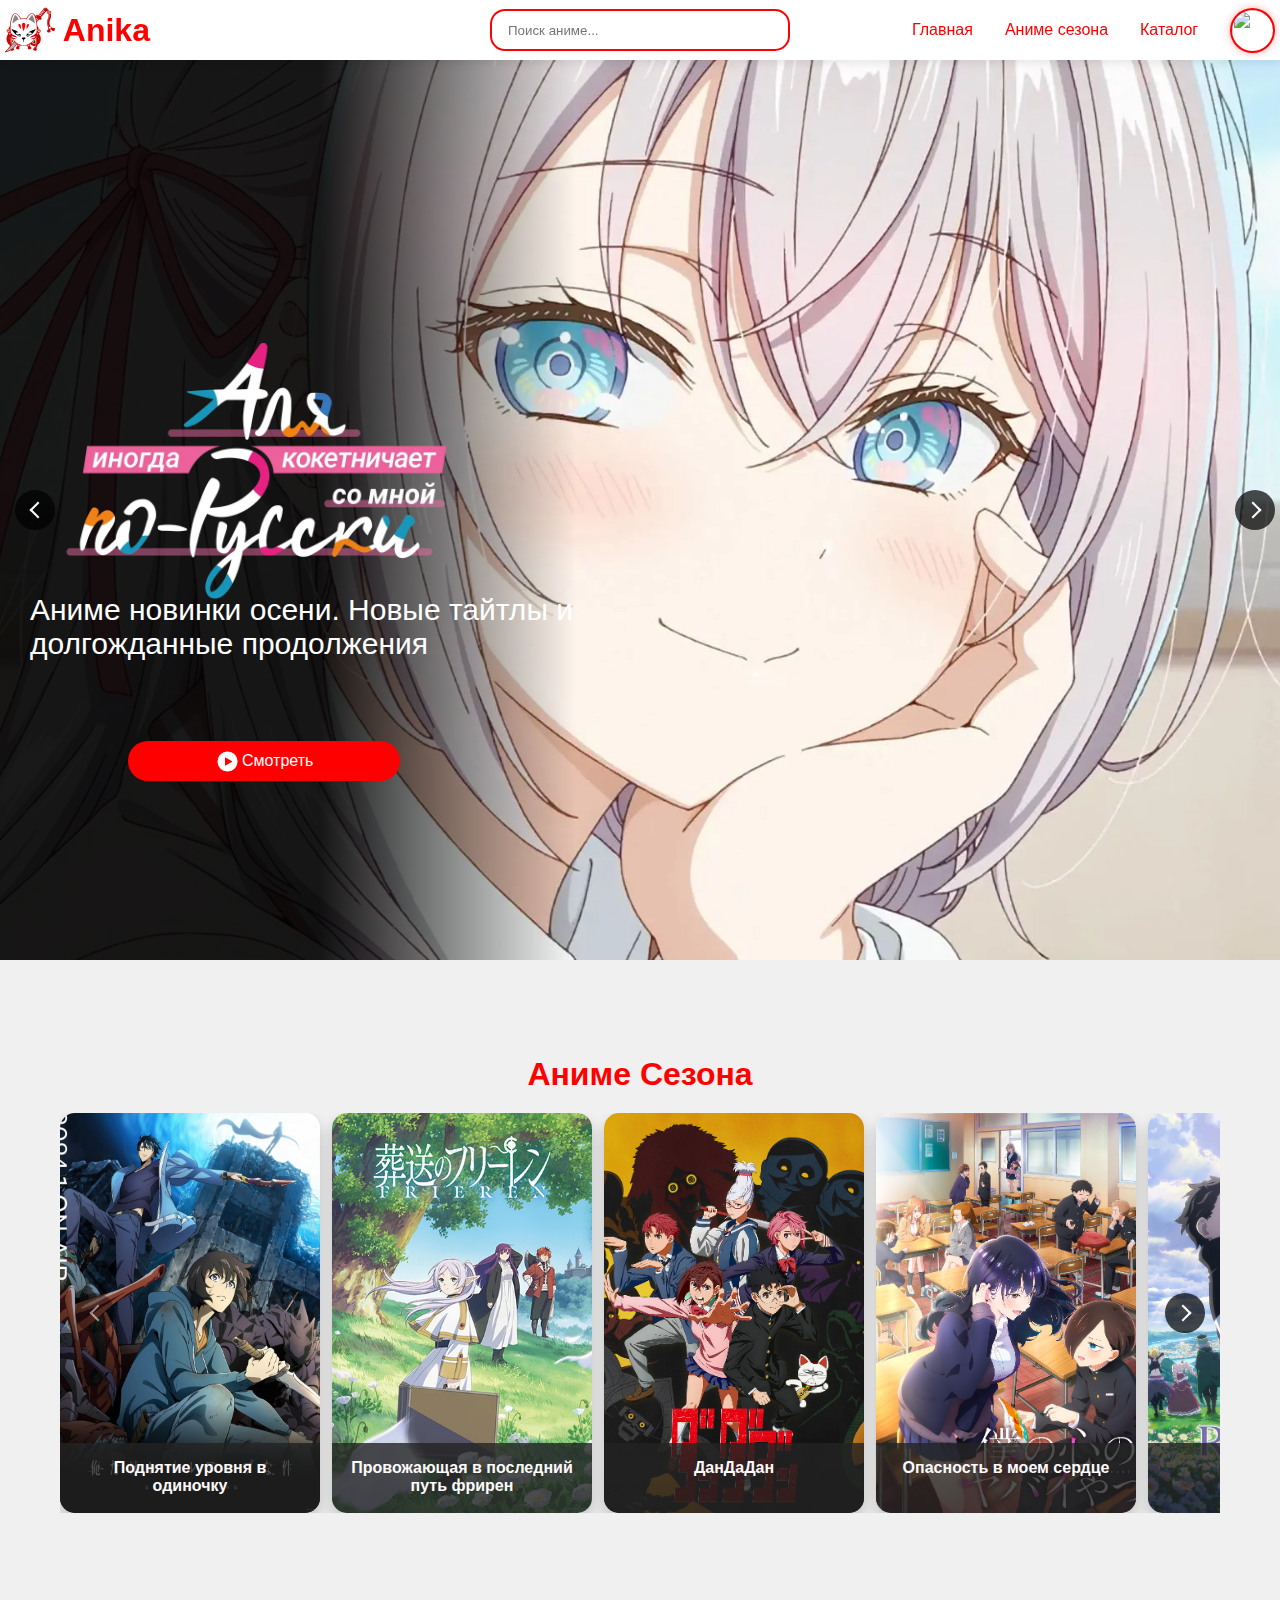
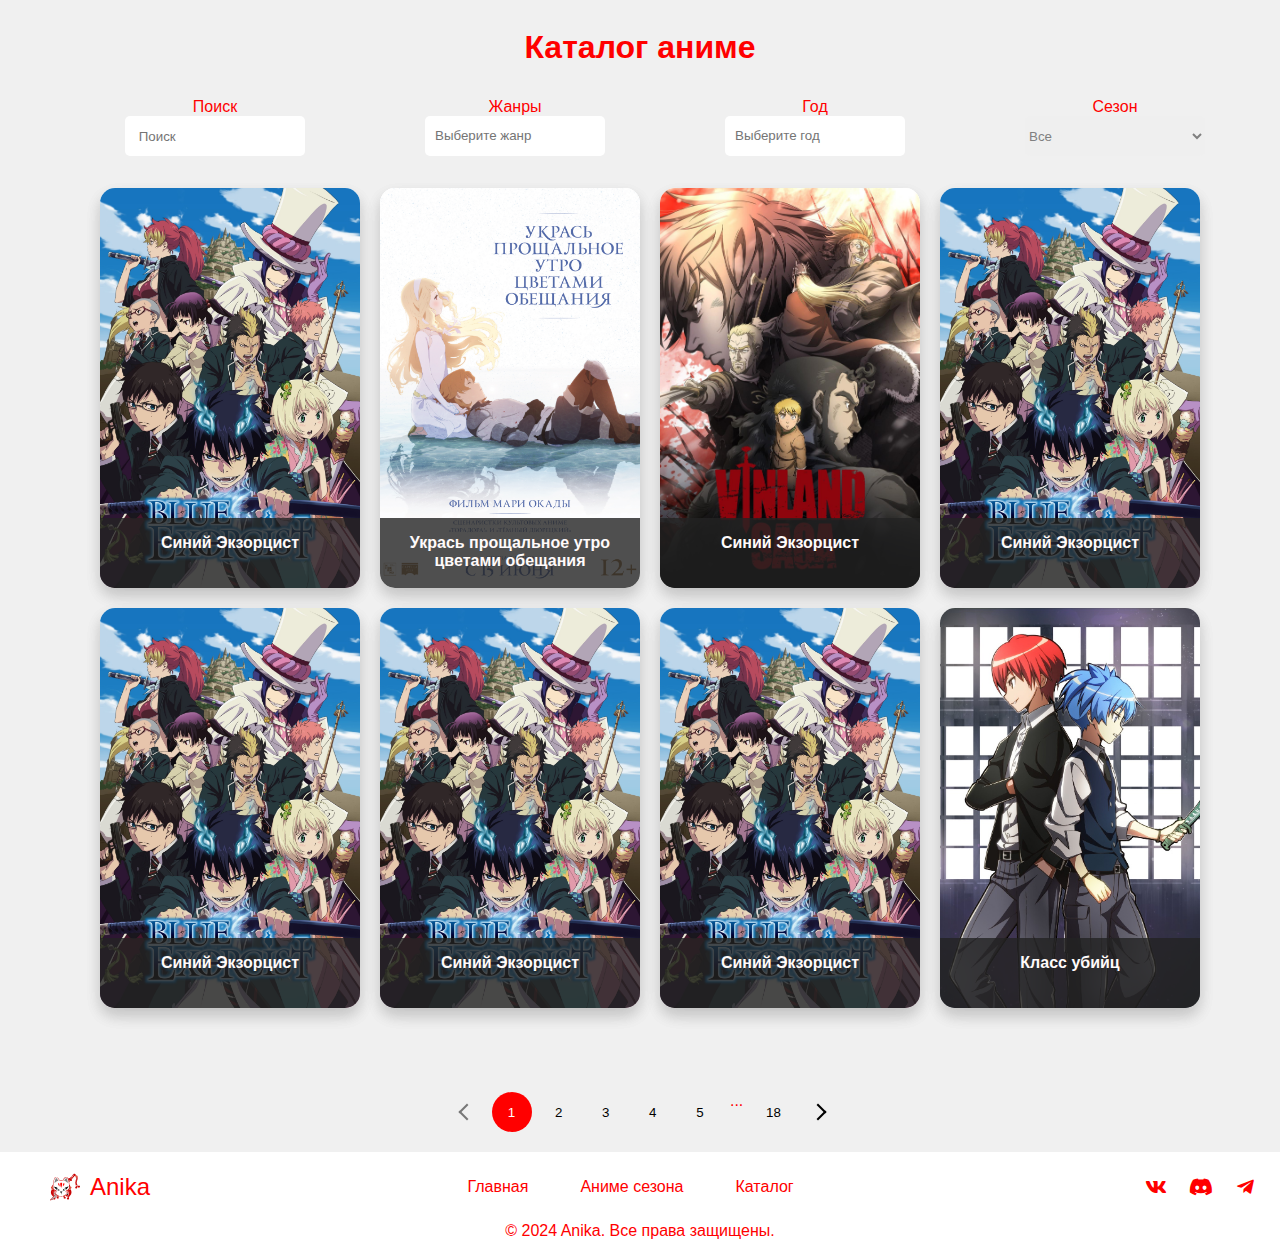
==== commit e907174a: "13.01" ====
--- a/index.html
+++ b/index.html
@@ -236,24 +236,25 @@
             </div>
         </div>
         <div class="anime-card container video-container">
-            <img src="/src/img/bleach.jpg" alt="Poster Image">
+            <img src="/src/img/farmagia.jpg" alt="Poster Image">
             <video muted type="video/mp4" disablePictureInPicture="true">
-                <source src="src/img/bleach.mp4">
+                <source src="src/img/farmagia.mp4">
             </video>
-            <div class="anime-card-title">Блич: Тысячелетняя кровавая война</div>
+            <div class="anime-card-title">Фармагия</div>
             <div class="tooltip">
                 <div class="tooltip-header">
-                    <span>Финальный сезон</span>
+                    <span>Ожидается выход серий</span>
                     <div class="rating-bar">
                         <div class="rating-fill" style="width: 91%;"></div>
                     </div>
-                    <span class="rating-value">91%</span>
+                    <span class="rating-value"></span>
                 </div>
                 <div class="studio">Pierrot</div>
-                <div class="info">Сериал • 13 эпизодов</div>
+                <div class="info">Сериал • 12 эпизодов</div>
                 <div class="tags">
                     <span class="tag">экшен</span>
-                    <span class="tag">сверхъестественное</span>
+                    <span class="tag">Фэнтези</span>
+                    <span class="tag">приключения</span>
                 </div>
             </div>
         </div>
@@ -280,26 +281,26 @@
             </div>
         </div>
         <div class="anime-card container video-container">
-            <img src="/src/img/jujutsu.jpg" alt="Poster Image">
+            <img src="/src/img/child_star.jpg" alt="Poster Image">
             <video muted type="video/mp4" disablePictureInPicture="true">
-                <source src="src/img/jujutsu.mp4">
+                <source src="src/img/child_star.mp4">
             </video>
-            <div class="anime-card-title">Магическая битва</div>
+            <div class="anime-card-title">Ребенок идола 2</div>
             <div class="tooltip">
                 <div class="tooltip-header">
-                    <span>2-й сезон, сейчас в эфире</span>
+                    <span>Вышел</span>
                     <div class="rating-bar">
-                        <div class="rating-fill" style="width: 94%;"></div>
+                        <div class="rating-fill" style="width: 86%;"></div>
                     </div>
-                    <span class="rating-value">94%</span>
-                </div>
-                <div class="studio">MAPPA</div>
-                <div class="info">Сериал • 23 эпизода</div>
+                    <span class="rating-value">86%</span>
+                </div>
+                <div class="studio">Doga Kobo</div>
+                <div class="info">Сериал • 13 эпизода</div>
                 <div class="tags">
-                    <span class="tag">экшен</span>
-                    <span class="tag">сверхъестественное</span>
-                </div>
-                <div class="catalog-description">Магическая битва - это аниме о...</div>
+                    <span class="tag">Сёнэн</span>
+                    <span class="tag">Драма</span>
+                </div>
+                <div class="catalog-description">Ребенок идола 2 - это аниме о...</div>
             </div>
         </div>
     </div>
@@ -398,7 +399,7 @@
     <div class="anime-card container video-container" data-season="Зима 2024" data-description="Синий Экзорцист" data-all_description="Тип: Сериал">
         <img src="src/img/Exorcist.jpg" alt="Poster Image">
         <video muted type="video/mp4" disablePictureInPicture="true">
-            <source src="src/img/ebc90f4e918d650f2b817093f7c02dc0.1080.mp4">
+            <source src="src/img/blue_exorcist.mp4">
         </video>
         <div class="anime-card-title">Синий Экзорцист</div>
         <div class="tooltip">
@@ -420,33 +421,32 @@
         </div>
     </div>
     <div class="anime-card container video-container" data-season="Зима 2024" data-description="Синий Экзорцист" data-all_description="Тип: Сериал">        
-        <img src="src/img/Exorcist.jpg" alt="Poster Image">
+        <img src="src/img/last_morning.jpg" alt="Poster Image">
         <video muted type="video/mp4" disablePictureInPicture="true">
-            <source src="src/img/ebc90f4e918d650f2b817093f7c02dc0.1080.mp4">
-        </video>
-        <div class="anime-card-title">Синий Экзорцист</div>
-        <div class="tooltip">
-            <div class="tooltip-header">
-                <span>Эпизод 8 выходит через 5 дней</span>
-                <div class="rating-bar">
-                    <div class="rating-fill" style="width: 85%;"></div>
-                </div>
-                <span class="rating-value">85%</span>
-            </div>
-            <div class="studio">Science SARU</div>
-            <div class="info">Сериал • 12 эпизодов</div>
-            <div class="tags">
-                <span class="tag">экшен</span>
-                <span class="tag">комедия</span>
+            <source src="src/img/last_morning.mp4">
+        </video>
+        <div class="anime-card-title">Укрась прощальное утро цветами обещания</div>
+        <div class="tooltip">
+            <div class="tooltip-header">
+                <span>Вышел</span>
+                <div class="rating-bar">
+                    <div class="rating-fill" style="width: 84%;"></div>
+                </div>
+                <span class="rating-value">84%</span>
+            </div>
+            <div class="studio">P.A. Works</div>
+            <div class="info">Фильм • 1 эпизодов</div>
+            <div class="tags">
+                <span class="tag">фэнтези</span>
                 <span class="tag">драма</span>
             </div>
             <div class="catalog-description">Синий Экзорцист - это аниме о...</div>
         </div>
     </div>
     <div class="anime-card container video-container" data-season="Зима 2024" data-description="Синий Экзорцист" data-all_description="Тип: Сериал">
-        <img src="src/img/Exorcist.jpg" alt="Poster Image">
+        <img src="src/img/vinland_saga.jpg" alt="Poster Image">
         <video muted type="video/mp4" disablePictureInPicture="true">
-            <source src="src/img/ebc90f4e918d650f2b817093f7c02dc0.1080.mp4">
+            <source src="src/img/Vinland Saga Official Trailer.mp4">
         </video>
         <div class="anime-card-title">Синий Экзорцист</div>
         <div class="tooltip">
@@ -3693,29 +3693,6 @@
             <div class="catalog-description">Семь смертных грехов - это аниме о...</div>
         </div>
     </div>
-     <div class="anime-card container video-container" data-season="Зима 2024" data-description="Стальной алхимик" data-all_description="Тип: Сериал">
-        <img src="src/img/Fullmetal_Alchemist.jpg" alt="Poster Image">
-        <video muted>
-            <source src="src/video/fullmetal_alchemist.mp4" type="video/mp4">
-        </video>
-        <div class="anime-card-title">Стальной алхимик</div>
-        <div class="tooltip">
-            <div class="tooltip-header">
-                <span>Полная серия</span>
-                <div class="rating-bar">
-                    <div class="rating-fill" style="width: 92%;"></div>
-                </div>
-                <span class="rating-value">92%</span>
-            </div>
-            <div class="studio">Studio Bones</div>
-            <div class="info">Сериал • 51 эпизод</div>
-            <div class="tags">
-                <span class="tag">экшен</span>
-                <span class="tag">приключения</span>
-            </div>
-            <div class="catalog-description">Стальной алхимик - это аниме о...</div>
-        </div>
-    </div>
      <div class="anime-card container video-container" data-season="Зима 2024" data-description="Код Гиас" data-all_description="Тип: Сериал">
         <img src="src/img/Code_Geass.jpg" alt="Poster Image">
         <video muted>
@@ -3737,627 +3714,6 @@
                 <span class="tag">меха</span>
             </div>
             <div class="catalog-description">Код Гиас - это аниме о...</div>
-        </div>
-    </div>
-     <div class="anime-card container video-container" data-season="Зима 2024" data-description="Моя геройская академия" data-all_description="Тип: Сериал">
-        <img src="src/img/My_Hero_Academia.jpg" alt="Poster Image">
-        <video muted>
-            <source src="src/video/my_hero_academia.mp4" type="video/mp4">
-        </video>
-        <div class="anime-card-title">Моя геройская академия</div>
-        <div class="tooltip">
-            <div class="tooltip-header">
-                <span>Эпизод 6 выходит через 1 неделю</span>
-                <div class="rating-bar">
-                    <div class="rating-fill" style="width: 94%;"></div>
-                </div>
-                <span class="rating-value">94%</span>
-            </div>
-            <div class="studio">Studio Bones</div>
-            <div class="info">Сериал • 25 эпизодов</div>
-            <div class="tags">
-                <span class="tag">экшен</span>
-                <span class="tag">комедия</span>
-            </div>
-            <div class="catalog-description">Моя геройская академия - это аниме о...</div>
-        </div>
-    </div>
-     <div class="anime-card container video-container" data-season="Зима 2024" data-description="Семь смертных грехов" data-all_description="Тип: Сериал">
-        <img src="src/img/Seven_Deadly_Sins.jpg" alt="Poster Image">
-        <video muted>
-            <source src="src/video/seven_deadly_sins.mp4" type="video/mp4">
-        </video>
-        <div class="anime-card-title">Семь смертных грехов</div>
-        <div class="tooltip">
-            <div class="tooltip-header">
-                <span>Полная серия</span>
-                <div class="rating-bar">
-                    <div class="rating-fill" style="width: 88%;"></div>
-                </div>
-                <span class="rating-value">88%</span>
-            </div>
-            <div class="studio">Studio A-1 Pictures</div>
-            <div class="info">Сериал • 24 эпизода</div>
-            <div class="tags">
-                <span class="tag">экшен</span>
-                <span class="tag">фэнтези</span>
-            </div>
-            <div class="catalog-description">Семь смертных грехов - это аниме о...</div>
-        </div>
-    </div>
-     <div class="anime-card container video-container" data-season="Зима 2024" data-description="Стальной алхимик" data-all_description="Тип: Сериал">
-        <img src="src/img/Fullmetal_Alchemist.jpg" alt="Poster Image">
-        <video muted>
-            <source src="src/video/fullmetal_alchemist.mp4" type="video/mp4">
-        </video>
-        <div class="anime-card-title">Стальной алхимик</div>
-        <div class="tooltip">
-            <div class="tooltip-header">
-                <span>Полная серия</span>
-                <div class="rating-bar">
-                    <div class="rating-fill" style="width: 92%;"></div>
-                </div>
-                <span class="rating-value">92%</span>
-            </div>
-            <div class="studio">Studio Bones</div>
-            <div class="info">Сериал • 51 эпизод</div>
-            <div class="tags">
-                <span class="tag">экшен</span>
-                <span class="tag">приключения</span>
-            </div>
-            <div class="catalog-description">Стальной алхимик - это аниме о...</div>
-        </div>
-    </div>
-     <div class="anime-card container video-container" data-season="Зима 2024" data-description="Код Гиас" data-all_description="Тип: Сериал">
-        <img src="src/img/Code_Geass.jpg" alt="Poster Image">
-        <video muted>
-            <source src="src/video/code_geass.mp4" type="video/mp4">
-        </video>
-        <div class="anime-card-title">Код Гиас</div>
-        <div class="tooltip">
-            <div class="tooltip-header">
-                <span>Полная серия</span>
-                <div class="rating-bar">
-                    <div class="rating-fill" style="width: 90%;"></div>
-                </div>
-                <span class="rating-value">90%</span>
-            </div>
-            <div class="studio">Sunrise</div>
-            <div class="info">Сериал • 50 эпизодов</div>
-            <div class="tags">
-                <span class="tag">экшен</span>
-                <span class="tag">меха</span>
-            </div>
-            <div class="catalog-description">Код Гиас - это аниме о...</div>
-        </div>
-    </div>
-     <div class="anime-card container video-container" data-season="Зима 2024" data-description="Моя геройская академия" data-all_description="Тип: Сериал">
-        <img src="src/img/My_Hero_Academia.jpg" alt="Poster Image">
-        <video muted>
-            <source src="src/video/my_hero_academia.mp4" type="video/mp4">
-        </video>
-        <div class="anime-card-title">Моя геройская академия</div>
-        <div class="tooltip">
-            <div class="tooltip-header">
-                <span>Эпизод 6 выходит через 1 неделю</span>
-                <div class="rating-bar">
-                    <div class="rating-fill" style="width: 94%;"></div>
-                </div>
-                <span class="rating-value">94%</span>
-            </div>
-            <div class="studio">Studio Bones</div>
-            <div class="info">Сериал • 25 эпизодов</div>
-            <div class="tags">
-                <span class="tag">экшен</span>
-                <span class="tag">комедия</span>
-            </div>
-            <div class="catalog-description">Моя геройская академия - это аниме о...</div>
-        </div>
-    </div>
-     <div class="anime-card container video-container" data-season="Зима 2024" data-description="Семь смертных грехов" data-all_description="Тип: Сериал">
-        <img src="src/img/Seven_Deadly_Sins.jpg" alt="Poster Image">
-        <video muted>
-            <source src="src/video/seven_deadly_sins.mp4" type="video/mp4">
-        </video>
-        <div class="anime-card-title">Семь смертных грехов</div>
-        <div class="tooltip">
-            <div class="tooltip-header">
-                <span>Полная серия</span>
-                <div class="rating-bar">
-                    <div class="rating-fill" style="width: 88%;"></div>
-                </div>
-                <span class="rating-value">88%</span>
-            </div>
-            <div class="studio">Studio A-1 Pictures</div>
-            <div class="info">Сериал • 24 эпизода</div>
-            <div class="tags">
-                <span class="tag">экшен</span>
-                <span class="tag">фэнтези</span>
-            </div>
-            <div class="catalog-description">Семь смертных грехов - это аниме о...</div>
-        </div>
-    </div>
-     <div class="anime-card container video-container" data-season="Зима 2024" data-description="Стальной алхимик" data-all_description="Тип: Сериал">
-        <img src="src/img/Fullmetal_Alchemist.jpg" alt="Poster Image">
-        <video muted>
-            <source src="src/video/fullmetal_alchemist.mp4" type="video/mp4">
-        </video>
-        <div class="anime-card-title">Стальной алхимик</div>
-        <div class="tooltip">
-            <div class="tooltip-header">
-                <span>Полная серия</span>
-                <div class="rating-bar">
-                    <div class="rating-fill" style="width: 92%;"></div>
-                </div>
-                <span class="rating-value">92%</span>
-            </div>
-            <div class="studio">Studio Bones</div>
-            <div class="info">Сериал • 51 эпизод</div>
-            <div class="tags">
-                <span class="tag">экшен</span>
-                <span class="tag">приключения</span>
-            </div>
-            <div class="catalog-description">Стальной алхимик - это аниме о...</div>
-        </div>
-    </div>
-     <div class="anime-card container video-container" data-season="Зима 2024" data-description="Код Гиас" data-all_description="Тип: Сериал">
-        <img src="src/img/Code_Geass.jpg" alt="Poster Image">
-        <video muted>
-            <source src="src/video/code_geass.mp4" type="video/mp4">
-        </video>
-        <div class="anime-card-title">Код Гиас</div>
-        <div class="tooltip">
-            <div class="tooltip-header">
-                <span>Полная серия</span>
-                <div class="rating-bar">
-                    <div class="rating-fill" style="width: 90%;"></div>
-                </div>
-                <span class="rating-value">90%</span>
-            </div>
-            <div class="studio">Sunrise</div>
-            <div class="info">Сериал • 50 эпизодов</div>
-            <div class="tags">
-                <span class="tag">экшен</span>
-                <span class="tag">меха</span>
-            </div>
-            <div class="catalog-description">Код Гиас - это аниме о...</div>
-        </div>
-    </div>
-     <div class="anime-card container video-container" data-season="Зима 2024" data-description="Моя геройская академия" data-all_description="Тип: Сериал">
-        <img src="src/img/My_Hero_Academia.jpg" alt="Poster Image">
-        <video muted>
-            <source src="src/video/my_hero_academia.mp4" type="video/mp4">
-        </video>
-        <div class="anime-card-title">Моя геройская академия</div>
-        <div class="tooltip">
-            <div class="tooltip-header">
-                <span>Эпизод 6 выходит через 1 неделю</span>
-                <div class="rating-bar">
-                    <div class="rating-fill" style="width: 94%;"></div>
-                </div>
-                <span class="rating-value">94%</span>
-            </div>
-            <div class="studio">Studio Bones</div>
-            <div class="info">Сериал • 25 эпизодов</div>
-            <div class="tags">
-                <span class="tag">экшен</span>
-                <span class="tag">комедия</span>
-            </div>
-            <div class="catalog-description">Моя геройская академия - это аниме о...</div>
-        </div>
-    </div>
-     <div class="anime-card container video-container" data-season="Зима 2024" data-description="Семь смертных грехов" data-all_description="Тип: Сериал">
-        <img src="src/img/Seven_Deadly_Sins.jpg" alt="Poster Image">
-        <video muted>
-            <source src="src/video/seven_deadly_sins.mp4" type="video/mp4">
-        </video>
-        <div class="anime-card-title">Семь смертных грехов</div>
-        <div class="tooltip">
-            <div class="tooltip-header">
-                <span>Полная серия</span>
-                <div class="rating-bar">
-                    <div class="rating-fill" style="width: 88%;"></div>
-                </div>
-                <span class="rating-value">88%</span>
-            </div>
-            <div class="studio">Studio A-1 Pictures</div>
-            <div class="info">Сериал • 24 эпизода</div>
-            <div class="tags">
-                <span class="tag">экшен</span>
-                <span class="tag">фэнтези</span>
-            </div>
-            <div class="catalog-description">Семь смертных грехов - это аниме о...</div>
-        </div>
-    </div>
-     <div class="anime-card container video-container" data-season="Зима 2024" data-description="Стальной алхимик" data-all_description="Тип: Сериал">
-        <img src="src/img/Fullmetal_Alchemist.jpg" alt="Poster Image">
-        <video muted>
-            <source src="src/video/fullmetal_alchemist.mp4" type="video/mp4">
-        </video>
-        <div class="anime-card-title">Стальной алхимик</div>
-        <div class="tooltip">
-            <div class="tooltip-header">
-                <span>Полная серия</span>
-                <div class="rating-bar">
-                    <div class="rating-fill" style="width: 92%;"></div>
-                </div>
-                <span class="rating-value">92%</span>
-            </div>
-            <div class="studio">Studio Bones</div>
-            <div class="info">Сериал • 51 эпизод</div>
-            <div class="tags">
-                <span class="tag">экшен</span>
-                <span class="tag">приключения</span>
-            </div>
-            <div class="catalog-description">Стальной алхимик - это аниме о...</div>
-        </div>
-    </div>
-     <div class="anime-card container video-container" data-season="Зима 2024" data-description="Код Гиас" data-all_description="Тип: Сериал">
-        <img src="src/img/Code_Geass.jpg" alt="Poster Image">
-        <video muted>
-            <source src="src/video/code_geass.mp4" type="video/mp4">
-        </video>
-        <div class="anime-card-title">Код Гиас</div>
-        <div class="tooltip">
-            <div class="tooltip-header">
-                <span>Полная серия</span>
-                <div class="rating-bar">
-                    <div class="rating-fill" style="width: 90%;"></div>
-                </div>
-                <span class="rating-value">90%</span>
-            </div>
-            <div class="studio">Sunrise</div>
-            <div class="info">Сериал • 50 эпизодов</div>
-            <div class="tags">
-                <span class="tag">экшен</span>
-                <span class="tag">меха</span>
-            </div>
-            <div class="catalog-description">Код Гиас - это аниме о...</div>
-        </div>
-    </div>
-     <div class="anime-card container video-container" data-season="Зима 2024" data-description="Моя геройская академия" data-all_description="Тип: Сериал">
-        <img src="src/img/My_Hero_Academia.jpg" alt="Poster Image">
-        <video muted>
-            <source src="src/video/my_hero_academia.mp4" type="video/mp4">
-        </video>
-        <div class="anime-card-title">Моя геройская академия</div>
-        <div class="tooltip">
-            <div class="tooltip-header">
-                <span>Эпизод 6 выходит через 1 неделю</span>
-                <div class="rating-bar">
-                    <div class="rating-fill" style="width: 94%;"></div>
-                </div>
-                <span class="rating-value">94%</span>
-            </div>
-            <div class="studio">Studio Bones</div>
-            <div class="info">Сериал • 25 эпизодов</div>
-            <div class="tags">
-                <span class="tag">экшен</span>
-                <span class="tag">комедия</span>
-            </div>
-            <div class="catalog-description">Моя геройская академия - это аниме о...</div>
-        </div>
-    </div>
-     <div class="anime-card container video-container" data-season="Зима 2024" data-description="Семь смертных грехов" data-all_description="Тип: Сериал">
-        <img src="src/img/Seven_Deadly_Sins.jpg" alt="Poster Image">
-        <video muted>
-            <source src="src/video/seven_deadly_sins.mp4" type="video/mp4">
-        </video>
-        <div class="anime-card-title">Семь смертных грехов</div>
-        <div class="tooltip">
-            <div class="tooltip-header">
-                <span>Полная серия</span>
-                <div class="rating-bar">
-                    <div class="rating-fill" style="width: 88%;"></div>
-                </div>
-                <span class="rating-value">88%</span>
-            </div>
-            <div class="studio">Studio A-1 Pictures</div>
-            <div class="info">Сериал • 24 эпизода</div>
-            <div class="tags">
-                <span class="tag">экшен</span>
-                <span class="tag">фэнтези</span>
-            </div>
-            <div class="catalog-description">Семь смертных грехов - это аниме о...</div>
-        </div>
-    </div>
-     <div class="anime-card container video-container" data-season="Зима 2024" data-description="Стальной алхимик" data-all_description="Тип: Сериал">
-        <img src="src/img/Fullmetal_Alchemist.jpg" alt="Poster Image">
-        <video muted>
-            <source src="src/video/fullmetal_alchemist.mp4" type="video/mp4">
-        </video>
-        <div class="anime-card-title">Стальной алхимик</div>
-        <div class="tooltip">
-            <div class="tooltip-header">
-                <span>Полная серия</span>
-                <div class="rating-bar">
-                    <div class="rating-fill" style="width: 92%;"></div>
-                </div>
-                <span class="rating-value">92%</span>
-            </div>
-            <div class="studio">Studio Bones</div>
-            <div class="info">Сериал • 51 эпизод</div>
-            <div class="tags">
-                <span class="tag">экшен</span>
-                <span class="tag">приключения</span>
-            </div>
-            <div class="catalog-description">Стальной алхимик - это аниме о...</div>
-        </div>
-    </div>
-     <div class="anime-card container video-container" data-season="Зима 2024" data-description="Код Гиас" data-all_description="Тип: Сериал">
-        <img src="src/img/Code_Geass.jpg" alt="Poster Image">
-        <video muted>
-            <source src="src/video/code_geass.mp4" type="video/mp4">
-        </video>
-        <div class="anime-card-title">Код Гиас</div>
-        <div class="tooltip">
-            <div class="tooltip-header">
-                <span>Полная серия</span>
-                <div class="rating-bar">
-                    <div class="rating-fill" style="width: 90%;"></div>
-                </div>
-                <span class="rating-value">90%</span>
-            </div>
-            <div class="studio">Sunrise</div>
-            <div class="info">Сериал • 50 эпизодов</div>
-            <div class="tags">
-                <span class="tag">экшен</span>
-                <span class="tag">меха</span>
-            </div>
-            <div class="catalog-description">Код Гиас - это аниме о...</div>
-        </div>
-    </div>
-     <div class="anime-card container video-container" data-season="Зима 2024" data-description="Моя геройская академия" data-all_description="Тип: Сериал">
-        <img src="src/img/My_Hero_Academia.jpg" alt="Poster Image">
-        <video muted>
-            <source src="src/video/my_hero_academia.mp4" type="video/mp4">
-        </video>
-        <div class="anime-card-title">Моя геройская академия</div>
-        <div class="tooltip">
-            <div class="tooltip-header">
-                <span>Эпизод 6 выходит через 1 неделю</span>
-                <div class="rating-bar">
-                    <div class="rating-fill" style="width: 94%;"></div>
-                </div>
-                <span class="rating-value">94%</span>
-            </div>
-            <div class="studio">Studio Bones</div>
-            <div class="info">Сериал • 25 эпизодов</div>
-            <div class="tags">
-                <span class="tag">экшен</span>
-                <span class="tag">комедия</span>
-            </div>
-            <div class="catalog-description">Моя геройская академия - это аниме о...</div>
-        </div>
-    </div>
-     <div class="anime-card container video-container" data-season="Зима 2024" data-description="Семь смертных грехов" data-all_description="Тип: Сериал">
-        <img src="src/img/Seven_Deadly_Sins.jpg" alt="Poster Image">
-        <video muted>
-            <source src="src/video/seven_deadly_sins.mp4" type="video/mp4">
-        </video>
-        <div class="anime-card-title">Семь смертных грехов</div>
-        <div class="tooltip">
-            <div class="tooltip-header">
-                <span>Полная серия</span>
-                <div class="rating-bar">
-                    <div class="rating-fill" style="width: 88%;"></div>
-                </div>
-                <span class="rating-value">88%</span>
-            </div>
-            <div class="studio">Studio A-1 Pictures</div>
-            <div class="info">Сериал • 24 эпизода</div>
-            <div class="tags">
-                <span class="tag">экшен</span>
-                <span class="tag">фэнтези</span>
-            </div>
-            <div class="catalog-description">Семь смертных грехов - это аниме о...</div>
-        </div>
-    </div>
-     <div class="anime-card container video-container" data-season="Зима 2024" data-description="Стальной алхимик" data-all_description="Тип: Сериал">
-        <img src="src/img/Fullmetal_Alchemist.jpg" alt="Poster Image">
-        <video muted>
-            <source src="src/video/fullmetal_alchemist.mp4" type="video/mp4">
-        </video>
-        <div class="anime-card-title">Стальной алхимик</div>
-        <div class="tooltip">
-            <div class="tooltip-header">
-                <span>Полная серия</span>
-                <div class="rating-bar">
-                    <div class="rating-fill" style="width: 92%;"></div>
-                </div>
-                <span class="rating-value">92%</span>
-            </div>
-            <div class="studio">Studio Bones</div>
-            <div class="info">Сериал • 51 эпизод</div>
-            <div class="tags">
-                <span class="tag">экшен</span>
-                <span class="tag">приключения</span>
-            </div>
-            <div class="catalog-description">Стальной алхимик - это аниме о...</div>
-        </div>
-    </div>
-     <div class="anime-card container video-container" data-season="Зима 2024" data-description="Код Гиас" data-all_description="Тип: Сериал">
-        <img src="src/img/Code_Geass.jpg" alt="Poster Image">
-        <video muted>
-            <source src="src/video/code_geass.mp4" type="video/mp4">
-        </video>
-        <div class="anime-card-title">Код Гиас</div>
-        <div class="tooltip">
-            <div class="tooltip-header">
-                <span>Полная серия</span>
-                <div class="rating-bar">
-                    <div class="rating-fill" style="width: 90%;"></div>
-                </div>
-                <span class="rating-value">90%</span>
-            </div>
-            <div class="studio">Sunrise</div>
-            <div class="info">Сериал • 50 эпизодов</div>
-            <div class="tags">
-                <span class="tag">экшен</span>
-                <span class="tag">меха</span>
-            </div>
-            <div class="catalog-description">Код Гиас - это аниме о...</div>
-        </div>
-    </div>
-     <div class="anime-card container video-container" data-season="Зима 2024" data-description="Моя геройская академия" data-all_description="Тип: Сериал">
-        <img src="src/img/My_Hero_Academia.jpg" alt="Poster Image">
-        <video muted>
-            <source src="src/video/my_hero_academia.mp4" type="video/mp4">
-        </video>
-        <div class="anime-card-title">Моя геройская академия</div>
-        <div class="tooltip">
-            <div class="tooltip-header">
-                <span>Эпизод 6 выходит через 1 неделю</span>
-                <div class="rating-bar">
-                    <div class="rating-fill" style="width: 94%;"></div>
-                </div>
-                <span class="rating-value">94%</span>
-            </div>
-            <div class="studio">Studio Bones</div>
-            <div class="info">Сериал • 25 эпизодов</div>
-            <div class="tags">
-                <span class="tag">экшен</span>
-                <span class="tag">комедия</span>
-            </div>
-            <div class="catalog-description">Моя геройская академия - это аниме о...</div>
-        </div>
-    </div>
-     <div class="anime-card container video-container" data-season="Зима 2024" data-description="Семь смертных грехов" data-all_description="Тип: Сериал">
-        <img src="src/img/Seven_Deadly_Sins.jpg" alt="Poster Image">
-        <video muted>
-            <source src="src/video/seven_deadly_sins.mp4" type="video/mp4">
-        </video>
-        <div class="anime-card-title">Семь смертных грехов</div>
-        <div class="tooltip">
-            <div class="tooltip-header">
-                <span>Полная серия</span>
-                <div class="rating-bar">
-                    <div class="rating-fill" style="width: 88%;"></div>
-                </div>
-                <span class="rating-value">88%</span>
-            </div>
-            <div class="studio">Studio A-1 Pictures</div>
-            <div class="info">Сериал • 24 эпизода</div>
-            <div class="tags">
-                <span class="tag">экшен</span>
-                <span class="tag">фэнтези</span>
-            </div>
-            <div class="catalog-description">Семь смертных грехов - это аниме о...</div>
-        </div>
-    </div>
-     <div class="anime-card container video-container" data-season="Зима 2024" data-description="Стальной алхимик" data-all_description="Тип: Сериал">
-        <img src="src/img/Fullmetal_Alchemist.jpg" alt="Poster Image">
-        <video muted>
-            <source src="src/video/fullmetal_alchemist.mp4" type="video/mp4">
-        </video>
-        <div class="anime-card-title">Стальной алхимик</div>
-        <div class="tooltip">
-            <div class="tooltip-header">
-                <span>Полная серия</span>
-                <div class="rating-bar">
-                    <div class="rating-fill" style="width: 92%;"></div>
-                </div>
-                <span class="rating-value">92%</span>
-            </div>
-            <div class="studio">Studio Bones</div>
-            <div class="info">Сериал • 51 эпизод</div>
-            <div class="tags">
-                <span class="tag">экшен</span>
-                <span class="tag">приключения</span>
-            </div>
-            <div class="catalog-description">Стальной алхимик - это аниме о...</div>
-        </div>
-    </div>
-     <div class="anime-card container video-container" data-season="Зима 2024" data-description="Код Гиас" data-all_description="Тип: Сериал">
-        <img src="src/img/Code_Geass.jpg" alt="Poster Image">
-        <video muted>
-            <source src="src/video/code_geass.mp4" type="video/mp4">
-        </video>
-        <div class="anime-card-title">Код Гиас</div>
-        <div class="tooltip">
-            <div class="tooltip-header">
-                <span>Полная серия</span>
-                <div class="rating-bar">
-                    <div class="rating-fill" style="width: 90%;"></div>
-                </div>
-                <span class="rating-value">90%</span>
-            </div>
-            <div class="studio">Sunrise</div>
-            <div class="info">Сериал • 50 эпизодов</div>
-            <div class="tags">
-                <span class="tag">экшен</span>
-                <span class="tag">меха</span>
-            </div>
-            <div class="catalog-description">Код Гиас - это аниме о...</div>
-        </div>
-    </div>
-     <div class="anime-card container video-container" data-season="Зима 2024" data-description="Моя геройская академия" data-all_description="Тип: Сериал">
-        <img src="src/img/My_Hero_Academia.jpg" alt="Poster Image">
-        <video muted>
-            <source src="src/video/my_hero_academia.mp4" type="video/mp4">
-        </video>
-        <div class="anime-card-title">Моя геройская академия</div>
-        <div class="tooltip">
-            <div class="tooltip-header">
-                <span>Эпизод 6 выходит через 1 неделю</span>
-                <div class="rating-bar">
-                    <div class="rating-fill" style="width: 94%;"></div>
-                </div>
-                <span class="rating-value">94%</span>
-            </div>
-            <div class="studio">Studio Bones</div>
-            <div class="info">Сериал • 25 эпизодов</div>
-            <div class="tags">
-                <span class="tag">экшен</span>
-                <span class="tag">комедия</span>
-            </div>
-            <div class="catalog-description">Моя геройская академия - это аниме о...</div>
-        </div>
-    </div>
-     <div class="anime-card container video-container" data-season="Зима 2024" data-description="Семь смертных грехов" data-all_description="Тип: Сериал">
-        <img src="src/img/Seven_Deadly_Sins.jpg" alt="Poster Image">
-        <video muted>
-            <source src="src/video/seven_deadly_sins.mp4" type="video/mp4">
-        </video>
-        <div class="anime-card-title">Семь смертных грехов</div>
-        <div class="tooltip">
-            <div class="tooltip-header">
-                <span>Полная серия</span>
-                <div class="rating-bar">
-                    <div class="rating-fill" style="width: 88%;"></div>
-                </div>
-                <span class="rating-value">88%</span>
-            </div>
-            <div class="studio">Studio A-1 Pictures</div>
-            <div class="info">Сериал • 24 эпизода</div>
-            <div class="tags">
-                <span class="tag">экшен</span>
-                <span class="tag">фэнтези</span>
-            </div>
-            <div class="catalog-description">Семь смертных грехов - это аниме о...</div>
-        </div>
-    </div>
-     <div class="anime-card container video-container" data-season="Зима 2024" data-description="Стальной алхимик" data-all_description="Тип: Сериал">
-        <img src="src/img/Fullmetal_Alchemist.jpg" alt="Poster Image">
-        <video muted>
-            <source src="src/video/fullmetal_alchemist.mp4" type="video/mp4">
-        </video>
-        <div class="anime-card-title">Стальной алхимик</div>
-        <div class="tooltip">
-            <div class="tooltip-header">
-                <span>Полная серия</span>
-                <div class="rating-bar">
-                    <div class="rating-fill" style="width: 92%;"></div>
-                </div>
-                <span class="rating-value">92%</span>
-            </div>
-            <div class="studio">Studio Bones</div>
-            <div class="info">Сериал • 51 эпизод</div>
-            <div class="tags">
-                <span class="tag">экшен</span>
-                <span class="tag">приключения</span>
-            </div>
-            <div class="catalog-description">Стальной алхимик - это аниме о...</div>
         </div>
     </div>
 </div>
--- a/src/css/style.css
+++ b/src/css/style.css
@@ -142,6 +142,9 @@
     display: flex;
     justify-content: center;
     align-items: center;
+    position: absolute;
+    left: 50%;
+    transform: translateX(-50%);
 }
 
 .search-input {
@@ -1081,6 +1084,12 @@
         width: 130%;
         font-size: 10px;
     }
+
+    .search-container {
+        position: static;
+        transform: none;
+        margin: 0 10px;
+    }
 }
 
 .loading {
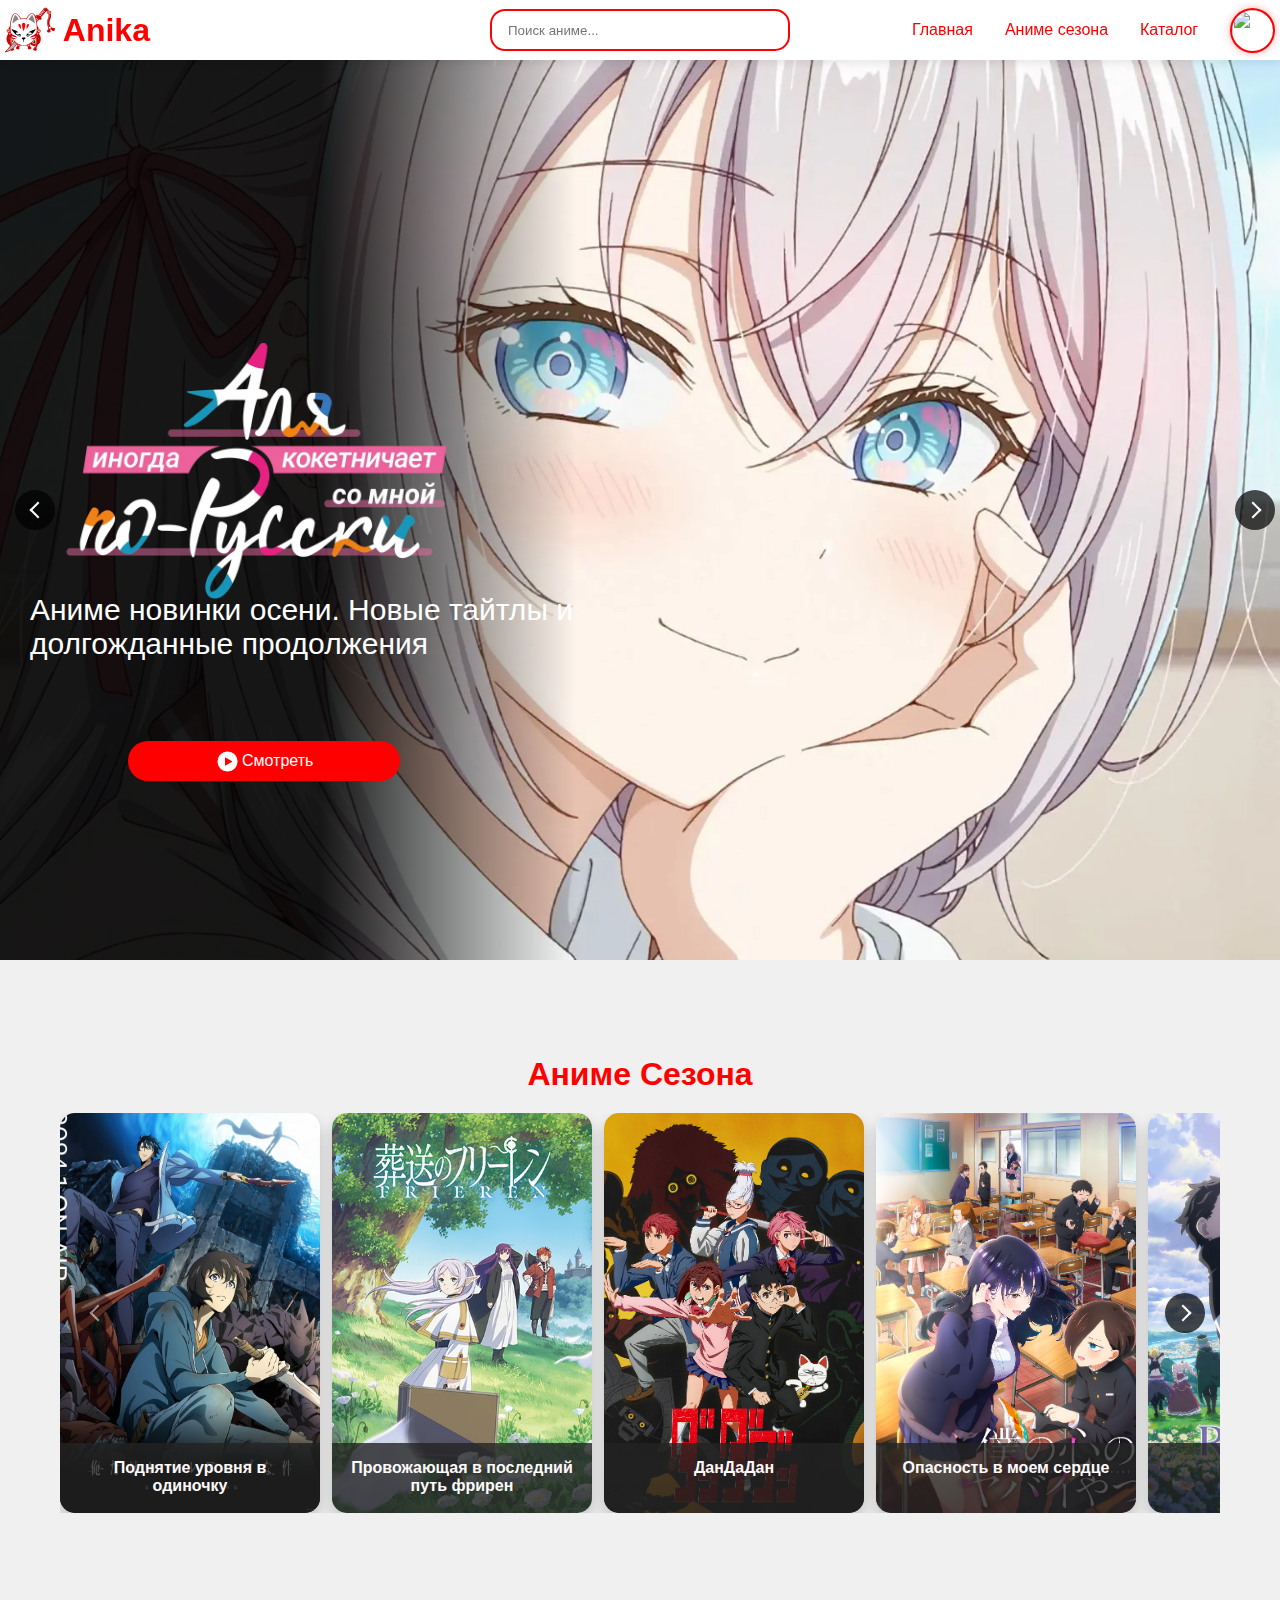
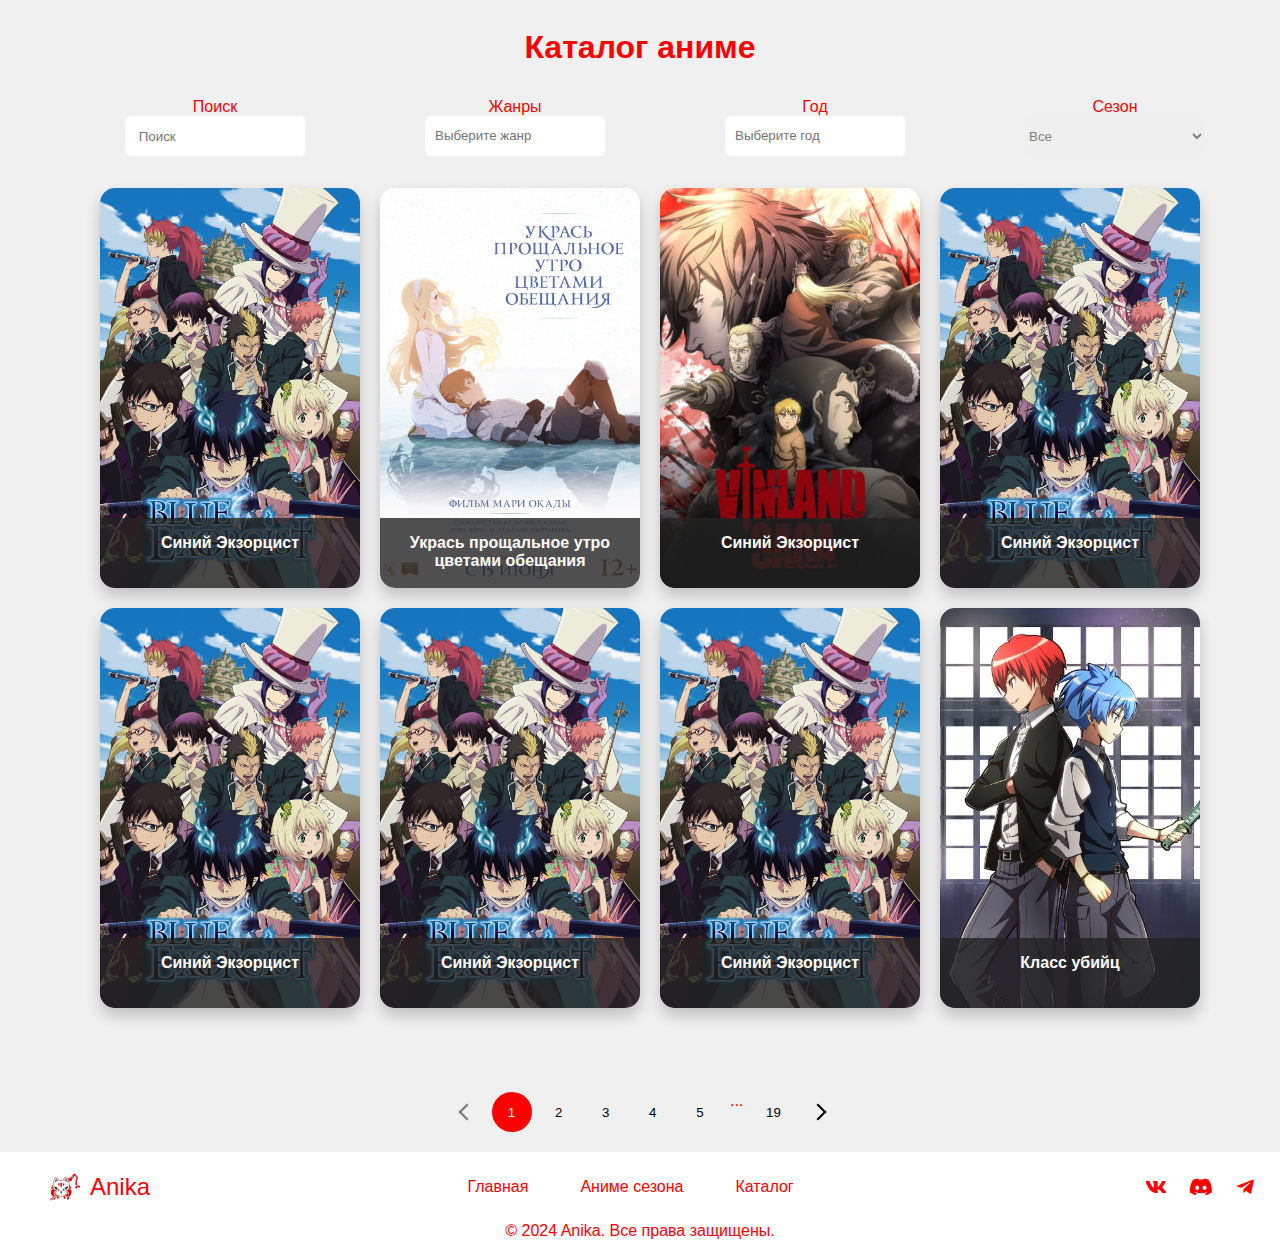
==== commit 8584bc1d: "16.01" ====
--- a/index.html
+++ b/index.html
@@ -119,7 +119,7 @@
 <div class="season-slider">
     <button class="season-nav season-prev" aria-label="Предыдущие аниме"></button>
     <div class="season-slides">
-        <div class="anime-card card container video-container">
+        <div class="anime-card card container video-container"  data-background="src/img/dandan.jpeg">
             <img id="posterImage" src="src/img/Solo.jpg" alt="Poster Image">
             <video muted id="myVideo" type="video/mp4" disablePictureInPicture="true">
                 <source src="src/img/58800769ab1d87cca5f2846001f64095.1080.mp4">
@@ -396,7 +396,7 @@
     </div>
 </div>
 <div class="catalog">
-    <div class="anime-card container video-container" data-season="Зима 2024" data-description="Синий Экзорцист" data-all_description="Тип: Сериал">
+    <div class="anime-card container video-container" data-season="Зима 2024" data-description="Синий Экзорцист" data-all_description="Тип: Сериал" data-background="src/img/dandan.jpeg">
         <img src="src/img/Exorcist.jpg" alt="Poster Image">
         <video muted type="video/mp4" disablePictureInPicture="true">
             <source src="src/img/blue_exorcist.mp4">
@@ -420,7 +420,7 @@
             <div class="catalog-description">Синий Экзорцист - это аниме о...</div>
         </div>
     </div>
-    <div class="anime-card container video-container" data-season="Зима 2024" data-description="Синий Экзорцист" data-all_description="Тип: Сериал">        
+    <div class="anime-card container video-container" data-season="Зима 2024" data-description="Синий Экзорцист" data-all_description="Тип: Сериал" data-background="src/img/Exorcist.jpg">        
         <img src="src/img/last_morning.jpg" alt="Poster Image">
         <video muted type="video/mp4" disablePictureInPicture="true">
             <source src="src/img/last_morning.mp4">
@@ -443,7 +443,7 @@
             <div class="catalog-description">Синий Экзорцист - это аниме о...</div>
         </div>
     </div>
-    <div class="anime-card container video-container" data-season="Зима 2024" data-description="Синий Экзорцист" data-all_description="Тип: Сериал">
+    <div class="anime-card container video-container" data-season="Зима 2024" data-description="Синий Экзорцист" data-all_description="Тип: Сериал" data-background="src/img/Exorcist.jpg">
         <img src="src/img/vinland_saga.jpg" alt="Poster Image">
         <video muted type="video/mp4" disablePictureInPicture="true">
             <source src="src/img/Vinland Saga Official Trailer.mp4">
@@ -467,7 +467,7 @@
             <div class="catalog-description">Синий Экзорцист - это аниме о...</div>
         </div>
     </div>
-    <div class="anime-card container video-container" data-season="Зима 2024" data-description="Синий Экзорцист" data-all_description="Тип: Сериал">
+    <div class="anime-card container video-container" data-season="Зима 2024" data-description="Синий Экзорцист" data-all_description="Тип: Сериал" data-background="src/img/Exorcist.jpg">
         <img src="src/img/Exorcist.jpg" alt="Poster Image">
         <video muted type="video/mp4" disablePictureInPicture="true">
             <source src="src/img/ebc90f4e918d650f2b817093f7c02dc0.1080.mp4">
@@ -491,7 +491,7 @@
             <div class="catalog-description">Синий Экзорцист - это аниме о...</div>
         </div>
     </div>
-    <div class="anime-card container video-container" data-season="Зима 2024" data-description="Синий Экзорцист" data-all_description="Тип: Сериал">
+    <div class="anime-card container video-container" data-season="Зима 2024" data-description="Синий Экзорцист" data-all_description="Тип: Сериал" data-background="src/img/Exorcist.jpg">
         <img src="src/img/Exorcist.jpg" alt="Poster Image">
         <video muted type="video/mp4" disablePictureInPicture="true">
             <source src="src/img/ebc90f4e918d650f2b817093f7c02dc0.1080.mp4">
@@ -515,7 +515,7 @@
             <div class="catalog-description">Синий Экзорцист - это аниме о...</div>
         </div>
     </div>
-    <div class="anime-card container video-container" data-season="Зима 2024" data-description="Синий Экзорцист" data-all_description="Тип: Сериал">
+    <div class="anime-card container video-container" data-season="Зима 2024" data-description="Синий Экзорцист" data-all_description="Тип: Сериал" data-background="src/img/Exorcist.jpg">
         <img src="src/img/Exorcist.jpg" alt="Poster Image">
         <video muted type="video/mp4" disablePictureInPicture="true">
             <source src="src/img/ebc90f4e918d650f2b817093f7c02dc0.1080.mp4">
@@ -540,7 +540,7 @@
         </div>
     </div>
     <!-- Первая страница с 8 карточками -->
-    <div class="anime-card container video-container" data-season="Зима 2024" data-description="Синий Экзорцист" data-all_description="Тип: Сериал">
+    <div class="anime-card container video-container" data-season="Зима 2024" data-description="Синий Экзорцист" data-all_description="Тип: Сериал" data-background="src/img/Exorcist.jpg">
         <img src="src/img/Exorcist.jpg" alt="Poster Image">
         <video muted type="video/mp4" disablePictureInPicture="true">
             <source src="src/img/ebc90f4e918d650f2b817093f7c02dc0.1080.mp4">
@@ -3691,6 +3691,29 @@
                 <span class="tag">фэнтези</span>
             </div>
             <div class="catalog-description">Семь смертных грехов - это аниме о...</div>
+        </div>
+    </div>
+     <div class="anime-card container video-container" data-season="Зима 2024" data-description="Стальной алхимик" data-all_description="Тип: Сериал">
+        <img src="src/img/Fullmetal_Alchemist.jpg" alt="Poster Image">
+        <video muted>
+            <source src="src/video/fullmetal_alchemist.mp4" type="video/mp4">
+        </video>
+        <div class="anime-card-title">Стальной алхимик</div>
+        <div class="tooltip">
+            <div class="tooltip-header">
+                <span>Полная серия</span>
+                <div class="rating-bar">
+                    <div class="rating-fill" style="width: 92%;"></div>
+                </div>
+                <span class="rating-value">92%</span>
+            </div>
+            <div class="studio">Studio Bones</div>
+            <div class="info">Сериал • 51 эпизод</div>
+            <div class="tags">
+                <span class="tag">экшен</span>
+                <span class="tag">приключения</span>
+            </div>
+            <div class="catalog-description">Стальной алхимик - это аниме о...</div>
         </div>
     </div>
      <div class="anime-card container video-container" data-season="Зима 2024" data-description="Код Гиас" data-all_description="Тип: Сериал">
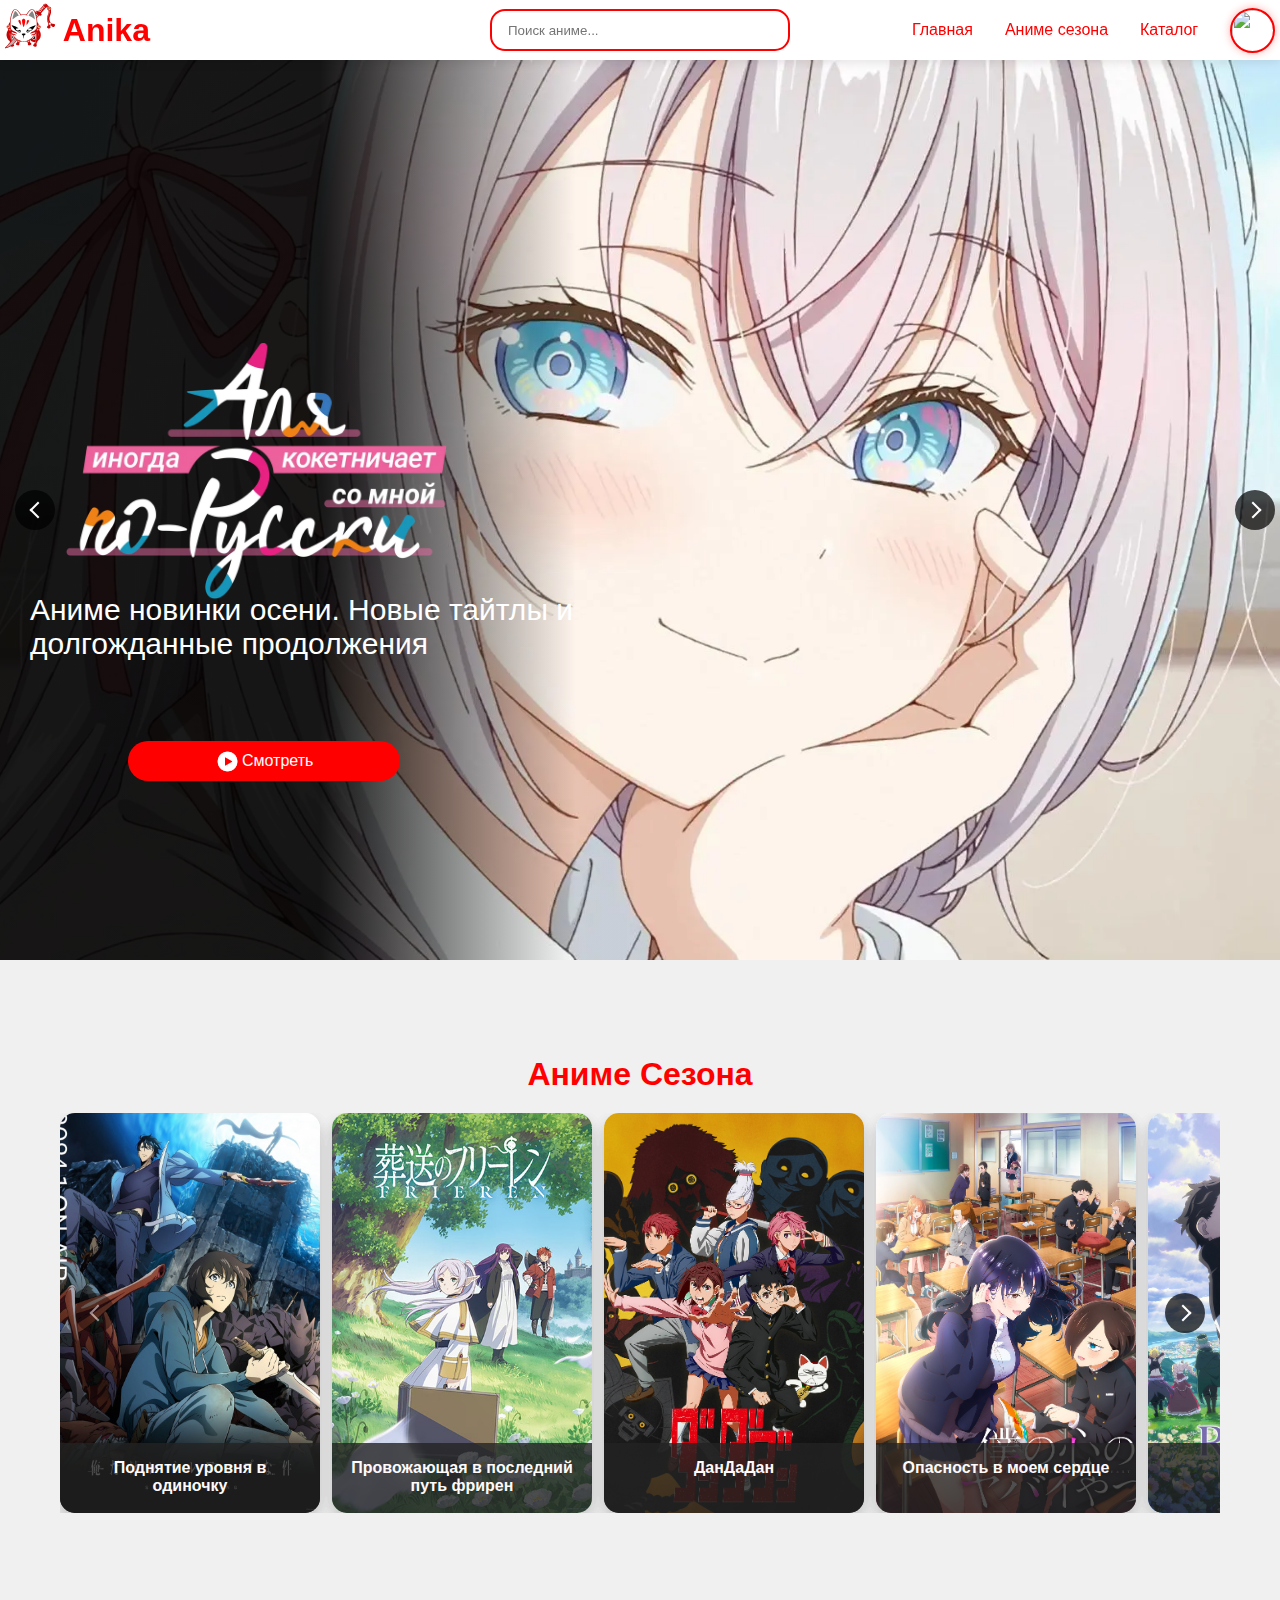
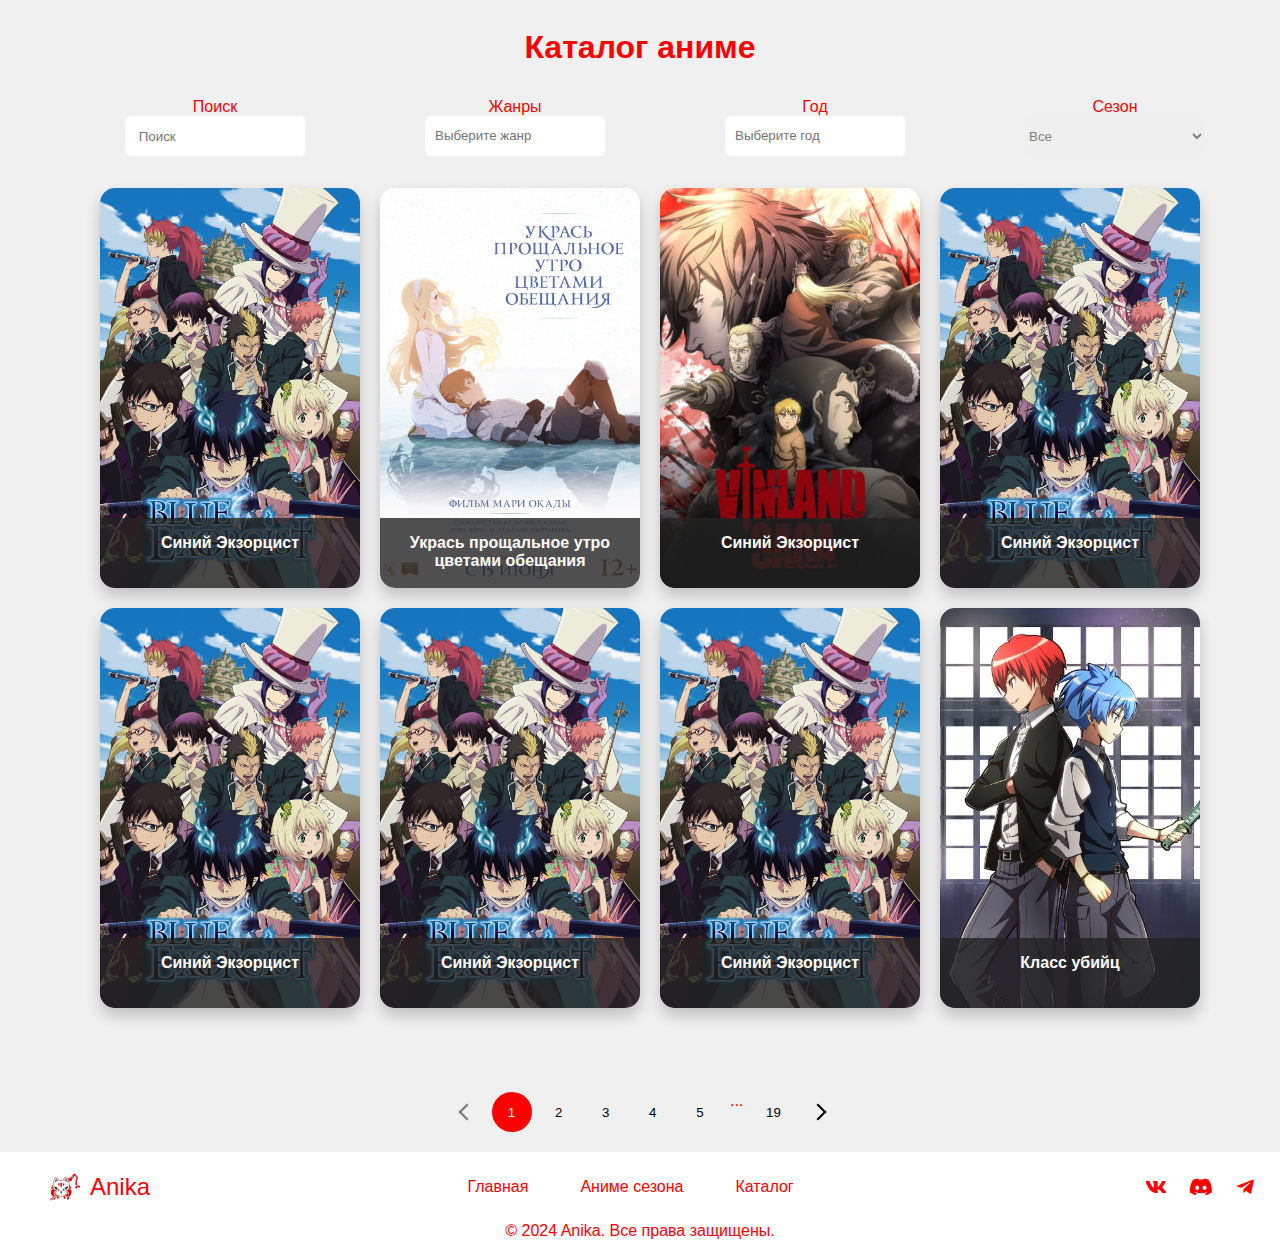
==== commit 53ff1a03: "24.01" ====
--- a/index.html
+++ b/index.html
@@ -13,8 +13,8 @@
     <header>
         <div class="header-content">
             <div class="logo">
-                <img src="/src/img/logo.svg" alt="Логотип">
-                Anika
+                <a href="index.html"><img src="/src/img/logo.svg" alt="Логотип"></a>
+                <a href="index.html" style="all:unset; cursor: pointer;">Anika</a>
             </div>
             <div class="search-container">
                 <input type="text" placeholder="Поиск аниме..." class="search-input">
--- a/src/css/style.css
+++ b/src/css/style.css
@@ -485,10 +485,7 @@
 
 .tooltip {
     display: none;
-    position: absolute; 
-    top: 50%; 
-    left: 105%; 
-    transform: translateY(-50%); 
+    position: absolute;
     background-color: #f9f9f9;
     color: #333;
     padding: 20px;
@@ -499,9 +496,10 @@
     transition: all 0.3s ease;
     font-size: 14px;
 }
+
 .anime-card:hover .tooltip {
     display: flex;
-    flex-direction: row;
+    flex-direction: column;
 }
 
 .tooltip-header {
@@ -511,6 +509,26 @@
     font-size: 16px;
     margin-bottom: 10px;
 }
+
+/* Темная тема для тултипов */
+.dark-theme .tooltip {
+    background: #1e1e1e;
+    color: #fff;
+    border: 1px solid rgba(255, 255, 255, 0.1);
+}
+
+/* Адаптивность для тултипов */
+@media (max-width: 768px) {
+    .tooltip {
+        width: 280px;
+        font-size: 12px;
+    }
+    
+    .tooltip-header {
+        font-size: 14px;
+    }
+}
+
 .tooltip.tooltip-left {
     left: auto;
     right: 100%;
@@ -532,7 +550,6 @@
 }
 
 .tags {
-    margin-top: 10px;
     display: flex;
     flex-direction: row;
 }
@@ -553,7 +570,6 @@
 }
 
 .rating {
-    margin-left: 10px;
     font-size: 14px;
 }
 
